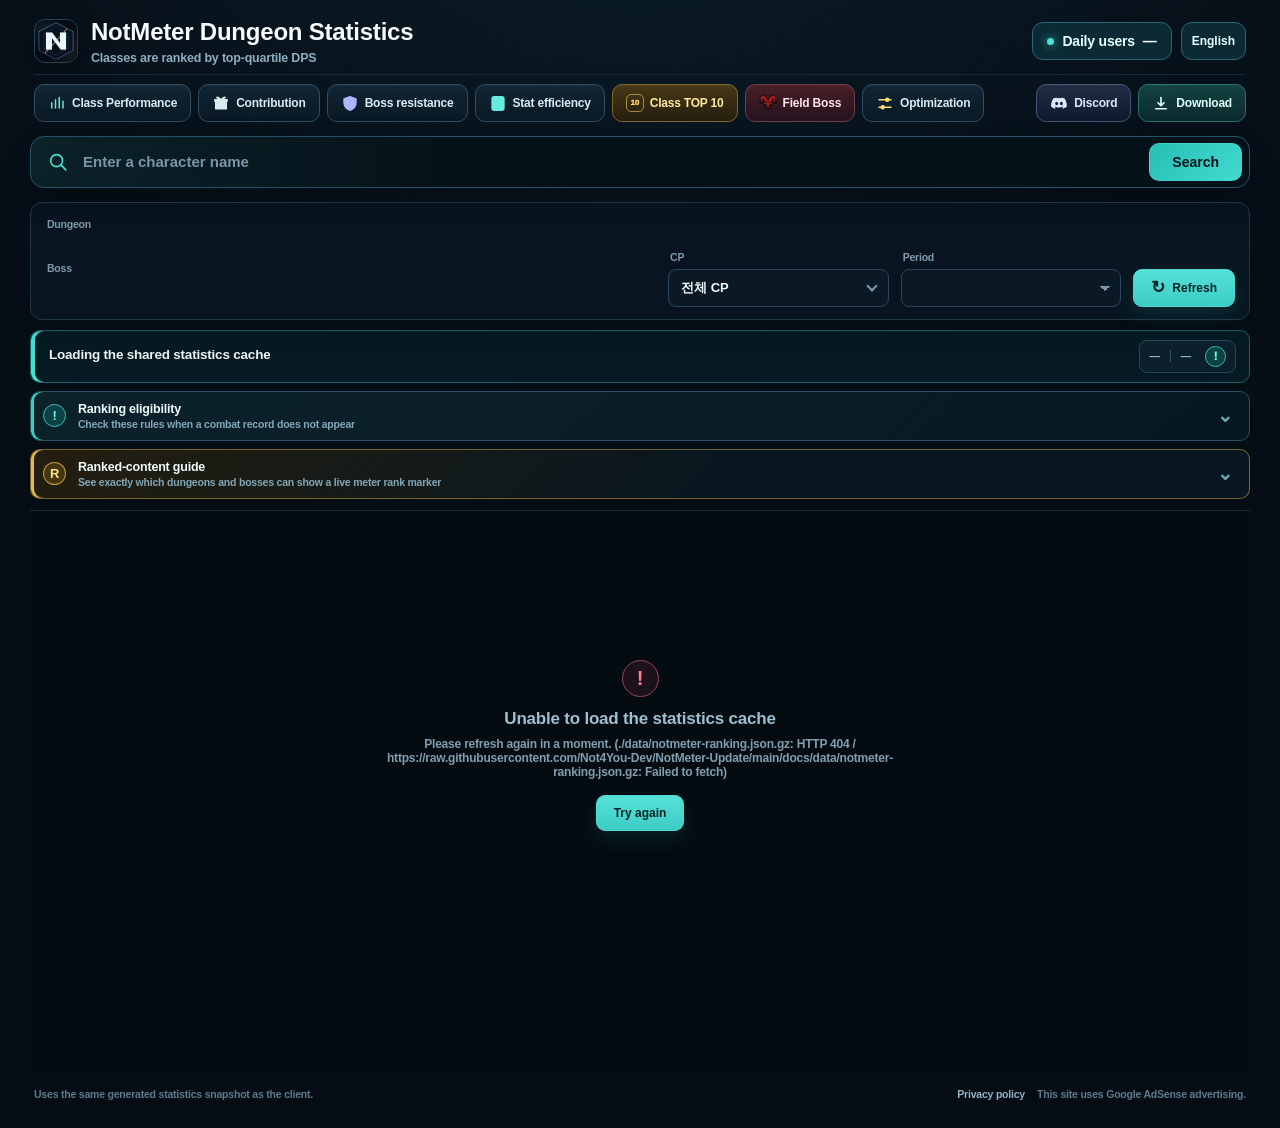
==== docs/index.html @ 3ff5338d "NotMeter 통계 페이지 갱신: index.html" ====
<!doctype html>
<html lang="ko">
<head>
  <meta charset="utf-8">
  <meta name="viewport" content="width=device-width, initial-scale=1">
  <meta name="theme-color" content="#07111a">
  <meta name="description" content="NotMeter 던전 통계와 직업별 DPS 랭킹을 웹에서 확인하세요.">
  <meta name="google-adsense-account" content="ca-pub-7318383767094918">
  <meta property="og:type" content="website">
  <meta property="og:title" content="NotMeter 던전 통계">
  <meta property="og:description" content="직업별 상위 25% DPS와 TOP 20 랭킹을 동일한 통계 캐시로 확인하세요.">
  <meta property="og:url" content="https://notmeter.com/">
  <meta property="og:image" content="https://notmeter.com/assets/og.png">
  <meta name="twitter:card" content="summary_large_image">
  <meta name="twitter:title" content="NotMeter 던전 통계">
  <meta name="twitter:description" content="직업별 상위 25% DPS와 TOP 20 랭킹">
  <meta name="twitter:image" content="https://notmeter.com/assets/og.png">
  <title>NotMeter 던전 통계</title>
  <link rel="canonical" href="https://notmeter.com/">
  <link rel="icon" type="image/png" href="./assets/notmeter-icon.png">
  <link rel="stylesheet" href="./assets/app.css?v=20260821-2">
  <link rel="stylesheet" href="./assets/stat-efficiency.css?v=20260820-04">
  <link rel="stylesheet" href="./assets/character.css?v=20260820-22">
  <script>
    (() => {
      const requestedView = new URLSearchParams(window.location.search).get("view") || "ranking";
      const pageView = ["ranking", "class-top10", "class-performance", "contribution", "boss-resistance", "stat-efficiency", "field-boss", "optimization", "character"]
        .includes(requestedView) ? requestedView : "ranking";
      let savedLocale = "";
      try {
        savedLocale = localStorage.getItem("notmeter-stats-locale") || "";
      } catch {
        // Storage can be unavailable in privacy mode; browser language remains safe.
      }
      const browserLocale = String(navigator.language || "").toLowerCase();
      const locale = ["ko", "en", "zh-TW"].includes(savedLocale)
        ? savedLocale
        : browserLocale.startsWith("zh")
          ? "zh-TW"
          : browserLocale.startsWith("ko") ? "ko" : "en";
      const routeMetadata = {
        ko: {
          ranking: {
            title: "NotMeter 던전 통계",
            description: "NotMeter 던전 통계와 직업별 DPS 랭킹을 웹에서 확인하세요."
          },
          "class-top10": {
            title: "NotMeter 클래스 종합 TOP 10",
            description: "여러 던전과 CP 구간의 성적을 합산한 클래스별 종합 TOP 10을 확인하세요."
          },
          "class-performance": {
            title: "NotMeter CP 보정 직업 DPS 통계",
            description: "이번 주 동일 조건 전투기록을 CP로 보정해 직업별 DPS 성능과 신뢰도를 비교합니다."
          },
          "contribution": {
            title: "NotMeter 기여도 통계",
            description: "이번 주 주요 던전 최종 보스에서 직업별 기여도 5% 미만 발생 빈도를 확인합니다."
          },
          "boss-resistance": {
            title: "NotMeter 보스 저항 통계",
            description: "전체 기간 누적 표본으로 보스별 강타·완벽 저항과 치명타·회피 판정을 분석합니다."
          },
          "stat-efficiency": {
            title: "NotMeter 스탯 효율 계산기",
            description: "딜미터기에서 복사한 내 스탯으로 직업과 스킬별 성장 효율을 간편하게 비교합니다."
          },
          "field-boss": {
            title: "NotMeter 필드보스 현황",
            description: "NotMeter가 수집한 서버별 필드보스 출현 시간과 남은 시간을 확인하세요."
          },
          "optimization": {
            title: "NotMeter 아이온2 그래픽 최적화",
            description: "PC 사양과 증상에 맞는 안전한 아이온2 Unreal Engine 5 설정을 생성합니다."
          },
          "character": {
            title: "NotMeter 캐릭터 검색",
            description: "아이온2 캐릭터의 장비, 영혼 각인, 마석, 스킬과 성장 정보를 한눈에 확인하세요."
          }
        },
        en: {
          ranking: {
            title: "NotMeter Dungeon Statistics",
            description: "Explore NotMeter dungeon statistics and DPS rankings by class."
          },
          "class-top10": {
            title: "NotMeter Class Overall TOP 10",
            description: "View the overall class TOP 10 aggregated across dungeons and CP brackets."
          },
          "class-performance": {
            title: "NotMeter CP-adjusted Class DPS",
            description: "Compare weekly class DPS and confidence using CP-adjusted encounters under matching conditions."
          },
          "contribution": {
            title: "NotMeter Contribution Statistics",
            description: "Compare how often each class falls below 5% contribution on key final bosses this week."
          },
          "boss-resistance": {
            title: "NotMeter Boss Resistance Statistics",
            description: "Estimate Evasion, Critical, Power-hit, and Perfect resistance for each boss from live stats and combat outcomes."
          },
          "stat-efficiency": {
            title: "NotMeter Stat Efficiency Calculator",
            description: "Paste stats copied from NotMeter to compare upgrades by class and skill."
          },
          "field-boss": {
            title: "NotMeter Field Boss Status",
            description: "Check field boss spawn times and remaining time collected by NotMeter for each server."
          },
          "optimization": {
            title: "NotMeter AION2 Graphics Optimizer",
            description: "Generate safe AION2 Unreal Engine 5 settings for your PC and performance issues."
          },
          "character": {
            title: "NotMeter Character Search",
            description: "View AION2 equipment, soul engravings, manastones, skills, and progression in one place."
          }
        },
        "zh-TW": {
          ranking: {
            title: "NotMeter 副本統計",
            description: "查看 NotMeter 副本統計與各職業 DPS 排名。"
          },
          "class-top10": {
            title: "NotMeter 職業綜合 TOP 10",
            description: "查看彙整多個副本與 CP 區間成績的各職業綜合 TOP 10。"
          },
          "class-performance": {
            title: "NotMeter CP 校正職業 DPS 統計",
            description: "使用本週相同條件的戰鬥紀錄校正 CP，比較各職業 DPS 表現與可信度。"
          },
          "contribution": {
            title: "NotMeter 貢獻度統計",
            description: "查看本週主要副本最終首領中，各職業貢獻度低於 5% 的發生頻率。"
          },
          "boss-resistance": {
            title: "NotMeter 首領抗性統計",
            description: "結合角色屬性與戰鬥判定，查看各首領的迴避、暴擊抗性、強擊抗性與完美抗性推估值。"
          },
          "stat-efficiency": {
            title: "NotMeter 屬性效率計算器",
            description: "貼上從 NotMeter 複製的角色屬性，比較各職業與技能的成長效率。"
          },
          "field-boss": {
            title: "NotMeter 世界首領現況",
            description: "查看 NotMeter 收集的各伺服器世界首領出現時間與剩餘時間。"
          },
          "optimization": {
            title: "NotMeter AION2 圖形最佳化",
            description: "依照電腦配備與問題，產生安全的 AION2 Unreal Engine 5 設定。"
          },
          "character": {
            title: "NotMeter 角色搜尋",
            description: "一次查看 AION2 角色的裝備、靈魂刻印、魔石、技能與成長資訊。"
          }
        }
      };
      const metadata = routeMetadata[locale][pageView] || routeMetadata[locale].ranking;

      const canonicalUrl = new URL("https://notmeter.com/");
      canonicalUrl.searchParams.set("view", pageView);
      const canonical = canonicalUrl.toString();
      const setMeta = (selector, content) => {
        const element = document.querySelector(selector);
        if (element) {
          element.setAttribute("content", content);
        }
      };

      document.documentElement.lang = locale;
      document.title = metadata.title;
      document.querySelector('link[rel="canonical"]')?.setAttribute(
        "href",
        pageView === "ranking" ? "https://notmeter.com/" : canonical);
      setMeta('meta[name="description"]', metadata.description);
      setMeta('meta[property="og:title"]', metadata.title);
      setMeta('meta[property="og:description"]', metadata.description);
      setMeta('meta[property="og:url"]', pageView === "ranking" ? "https://notmeter.com/" : canonical);
      setMeta('meta[name="twitter:title"]', metadata.title);
      setMeta('meta[name="twitter:description"]', metadata.description);
    })();
  </script>
  <script async src="https://pagead2.googlesyndication.com/pagead/js/adsbygoogle.js?client=ca-pub-7318383767094918" crossorigin="anonymous"></script>
  <script src="./assets/field-boss-catalog.js?v=20260819-2" defer></script>
  <script src="./assets/field-boss-kibelisk-catalog.js?v=20260819-2" defer></script>
  <script src="./assets/combat-detail-buffs.js?v=20260821-2" defer></script>
  <script src="./assets/stats-copy.zh-TW.js?v=20260819-2" defer></script>
  <script src="./assets/stat-efficiency.js?v=20260820-04" defer></script>
  <script src="./assets/character.js?v=20260820-23" defer></script>
  <script src="./assets/app.js?v=20260821-2" defer></script>
</head>
<body>
  <div class="ambient ambient-one" aria-hidden="true"></div>
  <div class="ambient ambient-two" aria-hidden="true"></div>

  <main class="app-shell">
    <header class="topbar">
      <div class="brand">
        <img class="brand-icon" src="./assets/notmeter-icon.png" width="44" height="44" alt="">
        <div>
          <h1 id="page-title">NotMeter 던전 통계</h1>
          <p id="page-subtitle">직업별 상위 25% DPS 기준으로 정렬합니다</p>
        </div>
      </div>
      <div class="topbar-actions">
        <nav class="service-links" aria-label="NotMeter 바로가기" data-i18n-aria-label="serviceLinksAria">
          <a class="service-link class-performance-link" id="class-performance-button" href="./?view=class-performance" aria-current="false">
            <span class="feature-new-badge" data-feature-new-until="2026-08-17T13:40:00+09:00" data-i18n-title="newFeature" hidden>NEW</span>
            <span class="service-link-icon class-performance-link-icon" aria-hidden="true">
              <svg viewBox="0 0 24 24" focusable="false">
                <path d="M5 18V11M10 18V7M15 18V4M20 18V9"></path>
              </svg>
            </span>
            <span class="service-link-label" data-i18n="classPerformance">직업 성능</span>
          </a>
          <a class="service-link contribution-link" id="contribution-button" href="./?view=contribution" aria-current="false">
            <span class="feature-new-badge" data-feature-new-until="2026-08-19T23:59:59+09:00" data-i18n-title="newFeature" hidden>NEW</span>
            <span class="service-link-icon contribution-link-icon" aria-hidden="true">
              <svg viewBox="0 0 24 24" focusable="false">
                <path d="M4 9h16v11H4zM3 6h18v4H3zM12 6v14M8 6c-2.4 0-3.5-3.2-.7-3.2C9.6 2.8 12 6 12 6M16 6c2.4 0 3.5-3.2.7-3.2C14.4 2.8 12 6 12 6"></path>
              </svg>
            </span>
            <span class="service-link-label" data-i18n="contributionStats">기여도 통계</span>
          </a>
          <a class="service-link boss-resistance-link" id="boss-resistance-button" href="./?view=boss-resistance" aria-current="false">
            <span class="feature-new-badge" data-feature-new-until="2026-08-22T23:59:59+09:00" data-i18n-title="newFeature" hidden>NEW</span>
            <span class="service-link-icon boss-resistance-link-icon" aria-hidden="true">
              <svg viewBox="0 0 24 24" focusable="false">
                <path d="M12 3 20 6v5c0 5-3.2 8.3-8 10-4.8-1.7-8-5-8-10V6l8-3Z"></path>
                <path d="M12 7v9M8.5 11.5h7"></path>
              </svg>
            </span>
            <span class="service-link-label" data-i18n="bossResistanceStats">보스 저항 통계</span>
          </a>
          <a class="service-link stat-efficiency-link" id="stat-efficiency-button" href="./?view=stat-efficiency" aria-current="false">
            <span class="feature-new-badge" data-feature-new-until="2026-08-24T23:59:59+09:00" data-i18n-title="newFeature" hidden>NEW</span>
            <span class="service-link-icon stat-efficiency-link-icon" aria-hidden="true">
              <svg viewBox="0 0 24 24" focusable="false">
                <rect x="4" y="3" width="16" height="18" rx="3"></rect>
                <path d="M8 7h8M8 12h2m4 0h2M8 16h2m4 0h2"></path>
              </svg>
            </span>
            <span class="service-link-label" data-i18n="statEfficiencyCalculator">스탯 효율 계산기</span>
          </a>
          <a class="service-link class-top10-link" id="class-top10-button" href="./?view=class-top10" aria-current="false">
            <span class="service-link-icon class-top10-link-icon" aria-hidden="true">10</span>
            <span class="service-link-label" data-i18n="classTop10">클래스 TOP 10</span>
          </a>
          <a class="service-link field-boss-link" id="field-boss-button" href="./?view=field-boss" aria-current="false">
            <span class="service-link-icon field-boss-link-icon" aria-hidden="true">
              <img src="./assets/boss-icon.png" alt="">
            </span>
            <span class="service-link-label" data-i18n="fieldBoss">필드보스</span>
          </a>
          <a class="service-link optimization-link" id="optimization-button" href="./?view=optimization" aria-current="false">
            <span class="service-link-icon optimization-link-icon" aria-hidden="true">
              <svg viewBox="0 0 24 24" focusable="false">
                <path d="M4 7h9m4 0h3M4 17h3m4 0h9"></path>
                <circle cx="15" cy="7" r="2"></circle>
                <circle cx="9" cy="17" r="2"></circle>
              </svg>
            </span>
            <span class="service-link-label" data-i18n="optimization">최적화</span>
          </a>
          <a class="service-link discord-link" href="https://discord.com/invite/DuAuuhdrwy" target="_blank" rel="noopener noreferrer">
            <span class="service-link-icon discord-icon" aria-hidden="true">
              <svg viewBox="0 0 24 24" focusable="false">
                <path d="M19.5 5.34A17.2 17.2 0 0 0 15.44 4l-.5 1.02a15.7 15.7 0 0 0-5.86 0L8.56 4A17.4 17.4 0 0 0 4.5 5.35C1.93 9.12 1.23 12.8 1.58 16.43a16.5 16.5 0 0 0 4.98 2.52l1.2-1.64a10.8 10.8 0 0 1-1.9-.92l.47-.36c3.67 1.7 7.65 1.7 11.27 0l.48.36c-.61.36-1.25.67-1.91.92l1.2 1.64a16.4 16.4 0 0 0 4.98-2.52c.42-4.2-.72-7.84-2.85-11.09ZM8.87 14.22c-1.1 0-2.01-1.01-2.01-2.25s.89-2.26 2.01-2.26c1.13 0 2.03 1.02 2.01 2.26 0 1.24-.89 2.25-2.01 2.25Zm6.26 0c-1.1 0-2.01-1.01-2.01-2.25s.89-2.26 2.01-2.26c1.13 0 2.03 1.02 2.01 2.26 0 1.24-.88 2.25-2.01 2.25Z"/>
              </svg>
            </span>
            <span class="service-link-label" data-i18n="discord">디스코드</span>
          </a>
          <a class="service-link download-link" href="https://github.com/Not4You-Dev/NotMeter-Update/releases/latest/download/NotMeter.zip">
            <span class="service-link-icon download-icon" aria-hidden="true">
              <svg viewBox="0 0 24 24" focusable="false">
                <path d="M12 4v11m0 0 4-4m-4 4-4-4M5 19h14"/>
              </svg>
            </span>
            <span class="service-link-label" data-i18n="download">다운로드</span>
          </a>
        </nav>
        <div class="live-pill" title="최근 집계된 일일 사용자 수" data-i18n-title="dailyUsersTitle">
          <span class="live-dot" aria-hidden="true"></span>
          <span data-i18n="dailyUsers">일일 사용자</span>
          <strong id="daily-user-count">—</strong>
        </div>
        <button class="ghost-button" id="language-button" type="button" aria-label="언어 전환" data-i18n-aria-label="languageSwitchAria">EN</button>
      </div>
    </header>

    <section class="global-character-search" id="global-character-search" aria-label="캐릭터 검색">
      <form class="character-search-form" id="character-search-form" role="search" autocomplete="off">
        <span class="character-search-mark" aria-hidden="true">
          <svg viewBox="0 0 24 24" focusable="false"><circle cx="10.5" cy="10.5" r="6.5"></circle><path d="m15.5 15.5 5 5"></path></svg>
        </span>
        <label class="sr-only" for="character-search-input">캐릭터 이름</label>
        <input id="character-search-input" name="character" type="search" maxlength="20"
          placeholder="캐릭터 이름을 입력하세요" aria-controls="character-search-popover"
          aria-expanded="false" spellcheck="false">
        <button id="character-search-submit" type="submit">검색</button>
      </form>
      <div class="character-search-popover" id="character-search-popover" hidden>
        <div class="character-search-popover-head">
          <div class="character-search-popover-heading">
            <strong id="character-search-popover-title">최근 검색한 캐릭터</strong>
            <div class="character-search-race-filters" id="character-search-race-filters" role="group"
              aria-label="종족 필터" hidden>
              <button type="button" data-search-race="all" aria-pressed="true">전체</button>
              <button type="button" data-search-race="elyos" aria-pressed="false">천족</button>
              <button type="button" data-search-race="asmodian" aria-pressed="false">마족</button>
            </div>
          </div>
          <span id="character-search-status" aria-live="polite">최대 10개까지 저장됩니다</span>
        </div>
        <div class="character-search-results" id="character-search-results"></div>
      </div>
    </section>

    <aside class="sponsor-mobile" aria-label="광고" data-i18n-aria-label="advertisementAria">
      <a class="sponsor-mobile-link" href="https://buly.kr/8IySyKj" target="_blank"
        rel="sponsored noopener noreferrer" aria-label="사종키나 광고 페이지 열기" data-i18n-aria-label="sponsorOpenAria">
        <span class="sponsor-ad-badge" data-i18n="advertisement">광고</span>
        <img src="./assets/sponsor-kinah-mobile.jpg" width="960" height="480"
          decoding="async" alt="사종키나 키나 직접 최저가 판매 광고">
      </a>
    </aside>

    <section class="optimization-surface" id="optimization-surface" hidden>
      <div class="optimization-surface-heading">
        <div>
          <span class="optimization-surface-kicker">AION2 ENGINE.INI</span>
          <h2 data-i18n="optimizationSurfaceTitle">그래픽 최적화 설정</h2>
          <p data-i18n="optimizationSurfaceDescription">현재 페이지에서 설정을 생성하며 상단 메뉴와 광고는 그대로 유지됩니다.</p>
        </div>
        <a class="ranking-back-button" id="optimization-back-button" href="./">
          <span class="ranking-back-button-icon" aria-hidden="true">←</span>
          <span data-i18n="backToRanking">랭킹으로 돌아가기</span>
        </a>
      </div>
      <div class="optimization-frame-shell">
        <iframe id="optimization-frame"
          title="아이온2 그래픽 최적화 설정 생성기"
          data-i18n-title="optimizationFrameTitle"
          data-src="./optimization.html?embed=1&amp;v=20260815-1"
          allow="clipboard-write"
          loading="eager"></iframe>
      </div>
    </section>

    <section class="character-surface" id="character-surface" hidden>
      <header class="character-page-heading">
        <div>
          <span class="character-page-kicker">AION2 CHARACTER · OFFICIAL DATA</span>
          <h2 id="character-page-title">캐릭터 정보</h2>
          <p id="character-page-description">장비 옵션과 영혼 각인, 마석을 한 화면에서 비교할 수 있습니다.</p>
        </div>
        <a class="ranking-back-button" id="character-back-button" href="./">
          <span class="ranking-back-button-icon" aria-hidden="true">←</span>
          <span>랭킹으로 돌아가기</span>
        </a>
      </header>
      <div class="character-page-state" id="character-loading-state">
        <div class="spinner" aria-hidden="true"></div>
        <strong>공식 캐릭터 정보를 불러오는 중입니다</strong>
        <span>장비별 영혼 각인과 마석을 함께 확인하고 있습니다.</span>
      </div>
      <div class="character-page-state character-page-error" id="character-error-state" hidden>
        <div class="error-mark" aria-hidden="true">!</div>
        <strong id="character-error-title">캐릭터 정보를 불러오지 못했습니다</strong>
        <span id="character-error-message">잠시 후 다시 시도해 주세요.</span>
        <button class="refresh-button compact" id="character-retry-button" type="button">다시 시도</button>
      </div>
      <div class="character-profile-content" id="character-profile-content" hidden></div>
    </section>

    <section class="contribution-surface" id="contribution-surface" hidden>
      <div class="contribution-heading">
        <div class="contribution-heading-copy">
          <span class="contribution-heading-icon" aria-hidden="true"><svg viewBox="0 0 24 24" focusable="false"><path d="M4 9h16v11H4zM3 6h18v4H3zM12 6v14M8 6c-2.4 0-3.5-3.2-.7-3.2C9.6 2.8 12 6 12 6M16 6c2.4 0 3.5-3.2.7-3.2C14.4 2.8 12 6 12 6"></path></svg></span>
          <div>
            <span class="contribution-kicker">FINAL BOSS · SHARE &lt; 5% · THIS WEEK</span>
            <h2 data-i18n="contributionStatsTitle">최종 보스 기여도 통계</h2>
            <p data-i18n="contributionStatsDescription">이번 주 주요 던전 최종 보스에서 직업별 기여도 5% 미만 발생 빈도를 비교합니다.</p>
          </div>
        </div>
        <a class="ranking-back-button" id="contribution-back-button" href="./"><span class="ranking-back-button-icon" aria-hidden="true">←</span><span data-i18n="backToRanking">랭킹으로 돌아가기</span></a>
      </div>
      <div class="contribution-summary" id="contribution-summary" hidden>
        <div><span data-i18n="contributionPeriod">집계 기간</span><strong id="contribution-period">—</strong></div>
        <div><span data-i18n="contributionRecords">최종 보스 기록</span><strong id="contribution-records">—</strong></div>
        <div><span data-i18n="contributionSamples">플레이어 표본</span><strong id="contribution-samples">—</strong></div>
        <div><span data-i18n="contributionLowSamples">5% 미만</span><strong id="contribution-low-samples">—</strong></div>
      </div>
      <nav class="contribution-tabs" id="contribution-tabs" aria-label="기여도 통계 던전 선택" data-i18n-aria-label="contributionDungeonAria"></nav>
      <div class="contribution-state" id="contribution-loading-state"><div class="spinner" aria-hidden="true"></div><p data-i18n="contributionLoading">이번 주 기여도 통계 캐시를 불러오는 중입니다</p></div>
      <div class="contribution-state contribution-error-state" id="contribution-error-state" hidden><div class="error-mark" aria-hidden="true">!</div><strong data-i18n="contributionLoadError">기여도 통계 캐시를 불러오지 못했습니다</strong><p id="contribution-error-message"></p><button class="refresh-button compact" id="contribution-retry-button" type="button" data-i18n="retry">다시 시도</button></div>
      <div class="contribution-state" id="contribution-empty-state" hidden><p data-i18n="contributionEmpty">이번 주 집계 가능한 최종 보스 기록이 아직 없습니다</p></div>
      <div class="contribution-content" id="contribution-content" hidden>
        <div class="contribution-content-heading"><div><strong id="contribution-dungeon-title">—</strong><span id="contribution-boss-title">—</span></div><span data-i18n="contributionSortGuide">5% 미만 발생률 높은 순</span></div>
        <div class="contribution-table-heading" aria-hidden="true"><span data-i18n="job">직업</span><span data-i18n="contributionLowCount">5% 미만</span><span data-i18n="contributionTotalCount">전체 표본</span><span data-i18n="contributionRate">발생률</span></div>
        <div class="contribution-rows" id="contribution-rows"></div>
      </div>
      <details class="contribution-method" open>
        <summary data-i18n="contributionMethodTitle">기여도 통계는 어떻게 계산하나요?</summary>
        <div class="contribution-method-grid">
          <article><b>01</b><strong data-i18n="contributionMethodScopeTitle">집계 대상</strong><p data-i18n="contributionMethodScopeText">이번 주 수요일 05:00부터 다음 수요일 05:00까지 저장된 4개 던전의 최종 보스 확정 처치 기록만 사용합니다.</p></article>
          <article><b>02</b><strong data-i18n="contributionMethodFormulaTitle">5% 계산</strong><p data-i18n="contributionMethodFormulaText">처치기록에 저장된 기여도를 사용하며 5% 미만만 집계합니다. 과거 기록은 저장된 피해량과 보스 MAX HP로 같은 기준을 복원하고, 정확히 5%는 제외합니다.</p></article>
          <article><b>03</b><strong data-i18n="contributionMethodSampleTitle">표본 단위</strong><p data-i18n="contributionMethodSampleText">한 캐릭터가 여러 번 참여하면 각 전투를 별도 표본으로 셉니다. 발생률은 5% 미만 표본 수 ÷ 해당 직업 전체 표본 수입니다.</p></article>
          <article><b>04</b><strong data-i18n="contributionMethodTrustTitle">신뢰성 기준</strong><p data-i18n="contributionMethodTrustText">서버·직업·파티원이 모두 확인되고 통계 유효성 검증을 통과한 완전한 기록만 사용합니다. 불완전하거나 변조가 의심되는 기록은 제외합니다.</p></article>
        </div>
        <p class="contribution-caution" data-i18n="contributionCaution">이 지표는 보상 기준 미달이 발생한 빈도이며 직업 DPS 순위가 아닙니다. 파티 구성·공략 역할·숙련도 차이를 함께 고려해 해석해 주세요.</p>
      </details>
    </section>

    <section class="boss-resistance-surface" id="boss-resistance-surface" hidden>
      <div class="boss-resistance-page-heading">
        <div class="boss-resistance-page-heading-copy">
          <span class="boss-resistance-page-icon" aria-hidden="true">
            <svg viewBox="0 0 24 24" focusable="false">
              <path d="M12 3 20 6v5c0 5-3.2 8.3-8 10-4.8-1.7-8-5-8-10V6l8-3Z"></path>
              <path d="M12 7v9M8.5 11.5h7"></path>
            </svg>
          </span>
          <div>
            <span class="boss-resistance-page-kicker">ALL TIME · ACCURACY · CRITICAL · HARD HIT · PERFECT</span>
            <h2 data-i18n="bossResistanceStatsTitle">보스 저항 통계</h2>
            <p data-i18n="bossResistanceStatsDescription">강타·완벽 저항은 추정값을 표시하고, 치명타·회피는 수치 구간별 판정 표본으로 환산식을 검증합니다.</p>
          </div>
        </div>
        <a class="ranking-back-button" id="boss-resistance-back-button" href="./">
          <span class="ranking-back-button-icon" aria-hidden="true">←</span>
          <span data-i18n="backToRanking">랭킹으로 돌아가기</span>
        </a>
      </div>
      <div class="boss-resistance-guide">
        <span data-i18n="bossResistanceAllTime">전체 기간 누적</span>
        <p data-i18n="bossResistanceSamplesGuide">치명타·회피는 유효 스탯 구간별 성공·실패를 분리해 수집하며, 검증된 환산식이 나오기 전에는 저항 수치를 표시하지 않습니다. 페리·막기는 회피와 별도 판정입니다.</p>
      </div>
      <nav class="boss-resistance-tabs" id="boss-resistance-tabs" aria-label="보스 저항 통계 던전 선택" data-i18n-aria-label="bossResistanceDungeonAria"></nav>
      <div class="boss-resistance-content" id="boss-resistance-content" hidden>
        <div class="boss-resistance-content-heading">
          <strong id="boss-resistance-dungeon-title">—</strong>
          <span data-i18n="bossResistanceAllTime">전체 기간 누적</span>
        </div>
        <div class="boss-resistance-rows" id="boss-resistance-rows"></div>
      </div>
      <div class="boss-resistance-empty" id="boss-resistance-empty" hidden data-i18n="bossResistanceNoData">표시할 보스 정보가 없습니다.</div>
    </section>

    <section class="stat-efficiency-surface" id="stat-efficiency-surface" hidden>
      <div class="stat-efficiency-heading">
        <div class="stat-efficiency-heading-copy">
          <span class="stat-efficiency-heading-icon" aria-hidden="true">
            <svg viewBox="0 0 24 24" focusable="false">
              <rect x="4" y="3" width="16" height="18" rx="3"></rect>
              <path d="M8 7h8M8 12h2m4 0h2M8 16h2m4 0h2"></path>
            </svg>
          </span>
          <div>
            <span class="stat-efficiency-kicker">MY BUILD · GROWTH GUIDE</span>
            <h2 data-stat-i18n="title">스탯 효율 계산기</h2>
            <p data-stat-i18n="subtitle">내 캐릭터에서 무엇을 올려야 가장 강해지는지 비교합니다.</p>
          </div>
        </div>
        <a class="ranking-back-button" id="stat-efficiency-back-button" href="./">
          <span class="ranking-back-button-icon" aria-hidden="true">←</span>
          <span data-i18n="backToRanking">랭킹으로 돌아가기</span>
        </a>
      </div>

      <section class="stat-import-card" aria-labelledby="stat-import-title">
        <div class="stat-import-copy">
          <span class="stat-import-step">1</span>
          <div>
            <strong id="stat-import-title" data-stat-i18n="importTitle">딜미터기에서 복사한 내 스탯 붙여넣기</strong>
            <p data-stat-i18n="importDescription">딜미터기 처치 기록 상단의 ‘내 스탯 복사’를 누른 뒤 아래 칸에 붙여넣으면 현재 캐릭터 스탯이 자동 입력됩니다.</p>
          </div>
        </div>
        <div class="stat-import-control">
          <textarea id="stat-import" rows="1" autocomplete="off" autocapitalize="off" spellcheck="false"
            data-stat-i18n-placeholder="importPlaceholder" placeholder="여기를 누르고 Ctrl+V로 붙여넣기"></textarea>
          <span class="stat-import-status" id="stat-import-status" aria-live="polite" data-stat-i18n="importWaiting">복사한 값을 기다리고 있습니다</span>
        </div>
      </section>

      <section class="test-notice" role="note">
        <span aria-hidden="true">!</span>
        <div>
          <strong data-stat-i18n="noticeTitle">테스트 기능 안내</strong>
          <p data-stat-i18n="notice">이 기능은 테스트 기능이며, 신뢰 테스트가 진행전 입니다.</p>
        </div>
      </section>

      <section class="efficiency-hero">
        <div>
          <span class="efficiency-kicker" data-stat-i18n="heroKicker">실전 데이터 기반</span>
          <h3 data-stat-i18n="heroTitle">직업 전체 전투 기준 성장 우선순위를 확인하세요</h3>
          <p data-stat-i18n="heroDescription">주신 스탯과 PVE·보스 스탯을 함께 비교하며, 던전에서 받은 정상적인 파티 버프도 분석에 반영합니다.</p>
        </div>
        <div class="model-state collecting" id="model-state" aria-live="polite">
          <span class="model-state-dot" aria-hidden="true"></span>
          <div>
            <strong id="model-state-title" data-stat-i18n="collecting">표본 수집 중 · 준비 중</strong>
            <span id="model-sample-count">표본 수 확인 중</span>
          </div>
        </div>
      </section>

      <section class="source-scope" aria-label="수집 대상">
        <span data-stat-i18n="sourceOnly">분석 대상</span>
        <strong data-stat-i18n="deus">잠식된 데우스 연구기지(어려움)</strong>
        <i aria-hidden="true"></i>
        <strong data-stat-i18n="noiran">노이란의 숨겨진 유산(4단계)</strong>
      </section>

      <section class="calculation-guide" aria-labelledby="calculation-guide-title">
        <div class="calculation-guide-heading">
          <span aria-hidden="true">?</span>
          <div>
            <strong id="calculation-guide-title" data-stat-i18n="guideTitle">어떤 결과가 표시되나요?</strong>
            <p data-stat-i18n="guideDescription">스탯을 넣지 않아도 통계를 볼 수 있고, 내 스탯을 붙여넣으면 개인 기준으로 자동 보정됩니다.</p>
          </div>
        </div>
        <div class="calculation-guide-modes">
          <article>
            <b data-stat-i18n="guideOverviewTitle">스탯 미입력 · 전체 통계</b>
            <span data-stat-i18n="guideOverviewDescription">선택한 직업의 실제 표본 중 대표 스탯을 기준으로 전체 전투 효율 순위를 바로 보여줍니다.</span>
          </article>
          <i aria-hidden="true">→</i>
          <article class="personal">
            <b data-stat-i18n="guidePersonalTitle">내 스탯 붙여넣기 · 개인 보정</b>
            <span data-stat-i18n="guidePersonalDescription">현재 공격력·증폭·판정 수치를 반영해 내 캐릭터에서 실제로 더 유리한 순위로 자동 변경합니다.</span>
          </article>
        </div>
        <div class="calculation-method" aria-label="스탯 효율 계산 기준" data-stat-i18n-aria-label="methodAria">
          <strong data-stat-i18n="methodTitle">어떻게 계산하나요?</strong>
          <div class="calculation-method-grid">
            <article><b data-stat-i18n="methodDataTitle">1. 실전 표본 수집</b><span data-stat-i18n="methodDataDescription">지원 던전에서 최종 스탯·직업·스킬·공격 방향·보스 상태가 함께 확인된 피해만 사용합니다.</span></article>
            <article><b data-stat-i18n="methodModelTitle">2. 직업별 피해 모델</b><span data-stat-i18n="methodModelDescription">여러 사용자의 표본을 교차 검증하고 특정 설치의 과도한 업로드 비중을 제한해 직업 전체 전투를 구성합니다.</span></article>
            <article><b data-stat-i18n="methodCompareTitle">3. 상승 전후 재계산</b><span data-stat-i18n="methodCompareDescription">현재 기준에서 각 스탯을 +1, +10 또는 +1%p 바꿔 보스 기대 피해 변화량을 동일 조건으로 비교합니다.</span></article>
            <article><b data-stat-i18n="methodValidationTitle">4. 검증 후 공개</b><span data-stat-i18n="methodValidationDescription">서로 다른 사용자 수와 중앙·상위 오차 기준을 통과한 직업 결과만 표시하며 실패 모델은 기존 결과를 대체하지 않습니다.</span></article>
          </div>
        </div>
      </section>

      <div class="efficiency-layout">
        <form class="efficiency-form" id="efficiency-form" novalidate>
          <section class="efficiency-card">
            <header><span>01</span><div><h3 data-stat-i18n="combatProfile">전투 조건</h3><p data-stat-i18n="combatProfileHelp">직업만 선택하면 검증된 보스의 전체 스킬·공격 방향 표본을 종합합니다.</p></div></header>
            <div class="field-grid profile-grid job-profile-grid">
              <div class="job-profile-summary">
                <span data-stat-i18n="analysisScope">분석 범위</span>
                <strong data-stat-i18n="jobOverallScope">직업 전체 전투 종합</strong>
                <small data-stat-i18n="jobOverallHelp">스킬·레벨·특성을 따로 고르지 않고 실제 수집된 전체 전투 표본으로 계산합니다.</small>
              </div>
            </div>
          </section>

          <section class="efficiency-card divine-card">
            <header><span>02</span><div><h3 data-stat-i18n="divineStats">주신 스탯</h3><p data-stat-i18n="divineStatsHelp">각 스탯 1당 확인된 상승 효과를 함께 표시합니다.</p></div></header>
            <div class="field-grid divine-grid">
              <label><span data-stat-i18n="power">위력</span><small data-stat-i18n="powerGrowth">1당 공격력 증가 +0.1%p</small><input name="power" type="number" min="0" max="10000" required></label>
              <label><span data-stat-i18n="vitality">체력</span><small data-stat-i18n="growthPending">공격 연동 효과 확인 중</small><input name="vitality" type="number" min="0" max="10000" required></label>
              <label><span data-stat-i18n="agility">민첩</span><small data-stat-i18n="growthPending">공격 연동 효과 확인 중</small><input name="agility" type="number" min="0" max="10000" required></label>
              <label><span data-stat-i18n="knowledge">지식</span><small data-stat-i18n="growthPending">공격 연동 효과 확인 중</small><input name="knowledge" type="number" min="0" max="10000" required></label>
              <label><span data-stat-i18n="precision">정확</span><small data-stat-i18n="precisionGrowth">1당 명중·치명타 증가 +0.1%p</small><input name="precision" type="number" min="0" max="10000" required></label>
              <label><span data-stat-i18n="will">의지</span><small data-stat-i18n="growthPending">공격 연동 효과 확인 중</small><input name="will" type="number" min="0" max="10000" required></label>
              <label><span data-stat-i18n="justice">정의</span><small data-stat-i18n="justiceGrowth">1당 완벽 +0.2%p</small><input name="justice" type="number" min="0" max="10000" required></label>
              <label><span data-stat-i18n="freedom">자유</span><small data-stat-i18n="freedomGrowth">1당 명중 증가 +0.2%p</small><input name="freedom" type="number" min="0" max="10000" required></label>
              <label><span data-stat-i18n="illusion">환상</span><small data-stat-i18n="illusionGrowth">1당 재시전 시간 −0.2%p</small><input name="illusion" type="number" min="0" max="10000" required></label>
              <label><span data-stat-i18n="life">생명</span><small data-stat-i18n="growthPending">공격 연동 효과 확인 중</small><input name="life" type="number" min="0" max="10000" required></label>
              <label><span data-stat-i18n="time">시간</span><small data-stat-i18n="timeGrowth">1당 전투 속도 +0.2%p</small><input name="time" type="number" min="0" max="10000" required></label>
              <label><span data-stat-i18n="destruction">파괴</span><small data-stat-i18n="destructionGrowth">1당 공격력 증가 +0.2%p</small><input name="destruction" type="number" min="0" max="10000" required></label>
              <label><span data-stat-i18n="death">죽음</span><small data-stat-i18n="deathGrowth">1당 치명타 증가 +0.2%p</small><input name="death" type="number" min="0" max="10000" required></label>
              <label><span data-stat-i18n="wisdom">지혜</span><small data-stat-i18n="wisdomGrowth">1당 강타 +0.2%p</small><input name="wisdom" type="number" min="0" max="10000" required></label>
              <label><span data-stat-i18n="destiny">운명</span><small data-stat-i18n="growthPending">공격 연동 효과 확인 중</small><input name="destiny" type="number" min="0" max="10000" required></label>
              <label><span data-stat-i18n="space">공간</span><small data-stat-i18n="growthPending">공격 연동 효과 확인 중</small><input name="space" type="number" min="0" max="10000" required></label>
            </div>
          </section>

          <section class="efficiency-card">
            <header><span>03</span><div><h3 data-stat-i18n="attackStats">공격 스탯</h3><p data-stat-i18n="attackStatsHelp">복사 기능을 사용하면 자동 입력됩니다.</p></div></header>
            <div class="field-grid stat-grid">
			  <label><span data-stat-i18n="attack">기초 공격력</span><input name="attack" type="number" min="1" max="10000000" required></label>
			  <label><span data-stat-i18n="additionalAttack">추가 공격력</span><input name="additionalAttack" type="number" min="0" max="10000000" required></label>
			  <label><span data-stat-i18n="minimumAttack">최소 공격력</span><input name="minimumAttack" type="number" min="0" max="10000000" required></label>
			  <label><span data-stat-i18n="maximumAttack">최대 공격력</span><input name="maximumAttack" type="number" min="0" max="10000000" required></label>
			  <label><span data-stat-i18n="criticalAttackPower">치명타 공격력</span><input name="criticalAttackPower" type="number" min="0" max="10000000" required></label>
			  <label><span data-stat-i18n="sealstoneAdditionalDamage">봉혼석 추가 피해</span><input name="sealstoneAdditionalDamage" type="number" min="0" max="10000000" required></label>
              <label><span data-stat-i18n="accuracy">명중</span><input name="accuracy" type="number" min="0" max="10000000" required></label>
			  <label><span data-stat-i18n="weaponAccuracy">무기 명중</span><input name="weaponAccuracy" type="number" min="0" max="10000000" required></label>
              <label><span data-stat-i18n="critical">치명타</span><input name="critical" type="number" min="0" max="10000000" required></label>
			  <label><span data-stat-i18n="defense">방어력</span><input name="defense" type="number" min="0" max="10000000" required></label>
			  <label><span data-stat-i18n="armorDefense">방어구 방어력</span><input name="armorDefense" type="number" min="0" max="10000000" required></label>
              <label><span data-stat-i18n="penetration">관통</span><input name="penetration" type="number" min="0" max="10000000" required></label>
              <label><span data-stat-i18n="pveAttack">PVE 공격력</span><input name="pveAttack" type="number" min="0" max="10000000" value="0"></label>
              <label><span data-stat-i18n="pveAccuracy">PVE 명중</span><input name="pveAccuracy" type="number" min="0" max="10000000" value="0"></label>
              <label><span data-stat-i18n="bossAttack">보스 공격력</span><input name="bossAttack" type="number" min="0" max="10000000" value="0"></label>
              <label><span data-stat-i18n="frontAttack">전방 공격력</span><input name="frontAttack" type="number" min="0" max="10000000" value="0"></label>
              <label><span data-stat-i18n="backAttack">후방 공격력</span><input name="backAttack" type="number" min="0" max="10000000" value="0"></label>
			  <label><span data-stat-i18n="frontCritical">전방 치명타</span><input name="frontCritical" type="number" min="0" max="10000000" value="0"></label>
			  <label><span data-stat-i18n="backCritical">후방 치명타</span><input name="backCritical" type="number" min="0" max="10000000" value="0"></label>
            </div>
          </section>

          <section class="efficiency-card">
            <header><span>04</span><div><h3 data-stat-i18n="percentStats">증폭·판정 스탯</h3><p data-stat-i18n="percentStatsHelp">화면에 표시된 값을 그대로 사용합니다.</p></div></header>
            <div class="field-grid stat-grid percent-grid">
			  <label><span data-stat-i18n="attackIncrease">공격력 증가율</span><input name="attackIncreasePercent" type="number" min="0" max="1000" step="0.01" value="0"></label>
			  <label><span data-stat-i18n="accuracyIncrease">명중 증가율</span><input name="accuracyIncreasePercent" type="number" min="0" max="1000" step="0.01" value="0"></label>
			  <label><span data-stat-i18n="criticalIncrease">치명타 증가율</span><input name="criticalIncreasePercent" type="number" min="0" max="1000" step="0.01" value="0"></label>
			  <label><span data-stat-i18n="defenseIncrease">방어력 증가율</span><input name="defenseIncreasePercent" type="number" min="0" max="1000" step="0.01" value="0"></label>
              <label><span data-stat-i18n="damageAmp">피해 증폭</span><input name="damageAmplificationPercent" type="number" min="0" max="1000" step="0.01" value="0"></label>
              <label><span data-stat-i18n="weaponAmp">무기 피해 증폭</span><input name="weaponDamageAmplificationPercent" type="number" min="0" max="1000" step="0.01" value="0"></label>
              <label><span data-stat-i18n="pveAmp">PVE 피해 증폭</span><input name="pveDamageAmplificationPercent" type="number" min="0" max="1000" step="0.01" value="0"></label>
              <label><span data-stat-i18n="bossAmp">보스 피해 증폭</span><input name="bossDamageAmplificationPercent" type="number" min="0" max="1000" step="0.01" value="0"></label>
              <label><span data-stat-i18n="criticalAmp">치명타 피해 증폭</span><input name="criticalDamageAmplificationPercent" type="number" min="0" max="1000" step="0.01" value="0"></label>
              <label><span data-stat-i18n="additionalHit">다단 히트 적중</span><input name="additionalHitAccuracyPercent" type="number" min="0" max="1000" step="0.01" value="0"></label>
              <label><span data-stat-i18n="perfect">완벽</span><input name="perfectPercent" type="number" min="0" max="1000" step="0.01" value="0"></label>
              <label><span data-stat-i18n="hardHit">강타</span><input name="hardHitPercent" type="number" min="0" max="1000" step="0.01" value="0"></label>
              <label><span data-stat-i18n="cooldownTime">재시전 시간</span><input name="cooldownTimePercent" type="number" min="-95" max="0" step="0.01" value="0" placeholder="-37.2"></label>
              <label><span data-stat-i18n="combatSpeed">전투 속도</span><input name="combatSpeedPercent" type="number" min="0" max="1000" step="0.01" value="0"></label>
              <label><span data-stat-i18n="frontAmp">전방 피해 증폭</span><input name="frontDamageAmplificationPercent" type="number" min="0" max="1000" step="0.01" value="0"></label>
              <label><span data-stat-i18n="backAmp">후방 피해 증폭</span><input name="backDamageAmplificationPercent" type="number" min="0" max="1000" step="0.01" value="0"></label>
            </div>
          </section>

		  <section class="efficiency-card">
			<header><span>05</span><div><h3 data-stat-i18n="attributeStats">속성·대상 증폭</h3></div></header>
			<div class="field-grid stat-grid percent-grid">
			  <label><span data-stat-i18n="waterAmp">물 속성 증폭</span><input name="waterDamageAmplificationPercent" type="number" min="0" max="1000" step="0.01" value="0"></label>
			  <label><span data-stat-i18n="fireAmp">불 속성 증폭</span><input name="fireDamageAmplificationPercent" type="number" min="0" max="1000" step="0.01" value="0"></label>
			  <label><span data-stat-i18n="windAmp">바람 속성 증폭</span><input name="windDamageAmplificationPercent" type="number" min="0" max="1000" step="0.01" value="0"></label>
			  <label><span data-stat-i18n="earthAmp">땅 속성 증폭</span><input name="earthDamageAmplificationPercent" type="number" min="0" max="1000" step="0.01" value="0"></label>
			  <label><span data-stat-i18n="holyAmp">신성 속성 증폭</span><input name="holyDamageAmplificationPercent" type="number" min="0" max="1000" step="0.01" value="0"></label>
			  <label><span data-stat-i18n="darkAmp">암흑 속성 증폭</span><input name="darkDamageAmplificationPercent" type="number" min="0" max="1000" step="0.01" value="0"></label>
			  <label><span data-stat-i18n="intellectAmp">지성형 피해 증폭</span><input name="intellectDamageAmplificationPercent" type="number" min="0" max="1000" step="0.01" value="0"></label>
			  <label><span data-stat-i18n="feralAmp">야성형 피해 증폭</span><input name="feralDamageAmplificationPercent" type="number" min="0" max="1000" step="0.01" value="0"></label>
			  <label><span data-stat-i18n="natureAmp">자연형 피해 증폭</span><input name="natureDamageAmplificationPercent" type="number" min="0" max="1000" step="0.01" value="0"></label>
			  <label><span data-stat-i18n="transAmp">변이형 피해 증폭</span><input name="transDamageAmplificationPercent" type="number" min="0" max="1000" step="0.01" value="0"></label>
			</div>
		  </section>

          <button class="calculate-button" type="submit" data-stat-i18n="calculate">효율 계산</button>
          <p class="form-error" id="form-error" role="alert" hidden></p>
        </form>

        <aside class="result-column">
          <section class="result-job-picker" aria-labelledby="result-job-picker-title">
            <div class="result-job-picker-heading">
              <strong id="result-job-picker-title" data-stat-i18n="jobPickerTitle">비교할 직업 선택</strong>
              <span data-stat-i18n="jobPickerHelp">직업 마크를 누르면 전체 효율 순위가 즉시 변경됩니다.</span>
            </div>
            <div class="result-job-options" id="result-job-options" role="group" aria-labelledby="result-job-picker-title"></div>
            <select class="job-picker-native" id="job" name="jobName" form="efficiency-form" required tabindex="-1" aria-hidden="true"></select>
          </section>
          <section class="result-card" id="result-card">
            <header><div><span class="result-kicker" data-stat-i18n="resultKicker">직업 전체 분석</span><h3 data-stat-i18n="resultTitle">스탯 효율 순위</h3><small class="result-source" id="result-source">직업 대표 표본 기준</small></div><span class="confidence pending" id="confidence">검증 전</span></header>
			<div class="displayed-stats" id="displayed-stats" hidden>
			  <div class="displayed-stats-heading">
				<div><strong data-stat-i18n="displayedStatsTitle">실시간 스탯 시뮬레이션</strong><span data-stat-i18n="displayedStatsHelp">복사 기준에서 입력값을 바꾸면 게임 표시 최종 스탯이 바로 갱신됩니다.</span></div>
				<button id="simulation-reset" type="button" data-stat-i18n="simulationReset">복사 기준으로 초기화</button>
			  </div>
			  <div class="displayed-stats-grid">
				<div><span data-stat-i18n="displayedAttack">최종 공격력</span><strong id="displayed-attack">—</strong><small id="displayed-attack-delta"></small></div>
				<div><span data-stat-i18n="displayedAccuracy">최종 명중</span><strong id="displayed-accuracy">—</strong><small id="displayed-accuracy-delta"></small></div>
				<div><span data-stat-i18n="displayedCritical">최종 치명타</span><strong id="displayed-critical">—</strong><small id="displayed-critical-delta"></small></div>
				<div><span data-stat-i18n="displayedDefense">최종 방어력</span><strong id="displayed-defense">—</strong><small id="displayed-defense-delta"></small></div>
				<div><span data-stat-i18n="displayedCooldownTime">재시전 시간</span><strong id="displayed-cooldownTimePercent">—</strong><small id="displayed-cooldownTimePercent-delta"></small></div>
				<div><span data-stat-i18n="displayedCombatSpeed">전투 속도</span><strong id="displayed-combatSpeedPercent">—</strong><small id="displayed-combatSpeedPercent-delta"></small></div>
			  </div>
			  <div class="simulation-damage"><span data-stat-i18n="simulationDamage">예상 종합 피해 변화</span><strong id="simulation-damage-gain">—</strong><small id="simulation-damage-state" data-stat-i18n="simulationWaiting">기준 스탯을 붙여넣으면 자동 계산됩니다.</small></div>
            </div>
            <div class="result-empty" id="result-empty"><span class="result-empty-mark" aria-hidden="true">∿</span><strong>직업 전체 통계를 불러오는 중입니다</strong><p>스탯 입력 없이도 직업별 집계 순위를 볼 수 있습니다.</p></div>
            <div class="result-summary" id="result-summary" hidden></div>
            <section class="result-directional" id="result-directional" hidden></section>
            <details class="result-details" id="result-details" open hidden>
              <summary id="result-details-label">전체 효율 순위</summary>
              <div class="result-list" id="result-list" hidden></div>
            </details>
            <footer><span data-stat-i18n="resultGuide">+1, +10, +1%p 단위별 순위이며 서로 다른 단위끼리는 직접 비교하지 않습니다.</span><b id="formula-version">—</b></footer>
          </section>
          <section class="quality-card">
            <h3 data-stat-i18n="easyTitle">간편하게 사용하는 방법</h3>
            <ol>
              <li data-stat-i18n="easyOne">딜미터기 처치 기록 상단에서 ‘내 스탯 복사’를 누릅니다.</li>
              <li data-stat-i18n="easyTwo">이 페이지 상단 입력칸에 붙여넣습니다.</li>
              <li data-stat-i18n="easyThree">직업만 확인하고 계산하면 전체 스킬·공격 방향 표본을 종합한 순위가 표시됩니다.</li>
            </ol>
          </section>
        </aside>
      </div>
    </section>

    <section class="field-boss-surface" id="field-boss-surface" hidden>
      <div class="field-boss-heading">
        <div class="field-boss-heading-copy">
          <span class="field-boss-heading-icon" aria-hidden="true">
            <img src="./assets/boss-icon.png" alt="">
          </span>
          <div>
            <h2 data-i18n="fieldBossStatus">필드보스 현황</h2>
          </div>
        </div>
        <a class="ranking-back-button field-boss-back-button" id="field-boss-back-button" href="./">
          <span class="ranking-back-button-icon" aria-hidden="true">←</span>
          <span data-i18n="backToRanking">랭킹으로 돌아가기</span>
        </a>
      </div>

      <div class="field-boss-controls">
        <div class="filter-field field-boss-server-field">
          <label for="field-boss-server" data-i18n="server">서버</label>
          <div class="field-boss-server-search">
            <span class="field-boss-server-search-icon" aria-hidden="true"></span>
            <input id="field-boss-server" type="text" role="combobox"
              autocomplete="off" autocapitalize="off" spellcheck="false"
              aria-autocomplete="list" aria-expanded="false"
              aria-controls="field-boss-server-results"
              data-i18n-placeholder="fieldBossServerSearchPlaceholder"
              placeholder="서버명 또는 초성 검색">
            <div class="field-boss-server-results" id="field-boss-server-results"
              role="listbox" hidden></div>
          </div>
        </div>
        <button class="refresh-button" id="field-boss-refresh-button" type="button">
          <span class="refresh-glyph" aria-hidden="true">↻</span>
          <span data-i18n="refresh">새로고침</span>
        </button>
      </div>

      <div class="field-boss-snapshot" id="field-boss-snapshot" hidden>
        <div>
          <strong id="field-boss-snapshot-title">—</strong>
          <span id="field-boss-snapshot-caption">—</span>
        </div>
        <div class="field-boss-snapshot-meta">
          <strong id="field-boss-entry-count">—</strong>
          <span id="field-boss-cache-age">—</span>
        </div>
      </div>

      <div class="field-boss-state" id="field-boss-loading-state">
        <div class="spinner" aria-hidden="true"></div>
        <p data-i18n="fieldBossLoading">필드보스 공유 캐시를 불러오는 중입니다</p>
      </div>
      <div class="field-boss-state field-boss-error-state" id="field-boss-error-state" hidden>
        <div class="error-mark" aria-hidden="true">!</div>
        <strong data-i18n="fieldBossLoadError">필드보스 캐시를 불러오지 못했습니다</strong>
        <p id="field-boss-error-message"></p>
        <button class="refresh-button compact" id="field-boss-retry-button" type="button" data-i18n="retry">다시 시도</button>
      </div>
      <div class="field-boss-state" id="field-boss-empty-state" hidden>
        <p data-i18n="fieldBossEmpty">선택한 서버에서 수집된 필드보스 시간이 아직 없습니다</p>
      </div>

      <div class="field-boss-content" id="field-boss-content" hidden>
        <nav class="field-boss-tabs" id="field-boss-tabs" aria-label="필드보스 지역" data-i18n-aria-label="fieldBossRegionsAria"></nav>
        <div class="field-boss-list" id="field-boss-list"></div>
      </div>
    </section>

    <section class="class-performance-surface" id="class-performance-surface" hidden>
      <div class="class-performance-heading">
        <div>
          <span class="class-performance-kicker">CP 800K+ · PARTY GAP ≤100K · SHARE &gt;10%</span>
          <h2 data-i18n="classPerformanceTitle">CP 보정 직업 DPS 통계</h2>
          <p data-i18n="classPerformanceDescription">이번 주 검증 기록 중 CP 800K 이상·파티 CP 차이 100K 이하·기여도 10% 초과 표본을 같은 보스·10K CP 조건으로 맞춘 상대 지표입니다. 원시 DPS 순위가 아닙니다.</p>
        </div>
        <button class="ranking-back-button" id="class-performance-back-button" type="button">
          <span class="ranking-back-button-icon" aria-hidden="true">←</span>
          <span data-i18n="backToRanking">랭킹으로 돌아가기</span>
        </button>
      </div>

      <div class="class-performance-method">
        <article>
          <span class="class-performance-method-index">01</span>
          <div>
            <strong data-i18n="classPerformanceCpTitle">검증 기록만 수집</strong>
            <p data-i18n="classPerformanceCpText">이번 주 통계 검증을 통과한 보스 처치 중 서버·캐릭터·직업이 확인되고 CP가 800K 이상인 기록만 사용합니다. 최대 CP 제한은 없습니다.</p>
          </div>
        </article>
        <article>
          <span class="class-performance-method-index">02</span>
          <div>
            <strong data-i18n="classPerformancePartyTitle">파티 표본 정제</strong>
            <p data-i18n="classPerformancePartyText">파티원 정보가 모두 확인되고 CP 최고·최저 차이가 100K 이하인 전투만 사용하며, 파티 총 피해 기여도가 10%를 초과한 캐릭터만 표본에 포함합니다.</p>
          </div>
        </article>
        <article>
          <span class="class-performance-method-index">03</span>
          <div>
            <strong data-i18n="classPerformanceDedupeTitle">캐릭터별 대표 기록</strong>
            <p data-i18n="classPerformanceDedupeText">같은 캐릭터·보스는 한 번만 반영합니다. 기록이 2회 이상이면 최대 상위 3회 중 두 번째 기록을 사용해 단발성 고점을 줄입니다.</p>
          </div>
        </article>
        <article>
          <span class="class-performance-method-index">04</span>
          <div>
            <strong data-i18n="classPerformanceTrustTitle">동일 조건끼리 비교</strong>
            <p data-i18n="classPerformanceTrustText">같은 던전·보스·10K CP 안에서만 직업을 비교하고, 조건별 직업 중앙값을 100으로 환산합니다.</p>
          </div>
        </article>
      </div>

      <section class="class-performance-proof" aria-labelledby="class-performance-proof-title">
        <article class="class-performance-proof-card calculation">
          <div class="class-performance-proof-heading">
            <div>
              <span data-i18n="classPerformanceFormulaKicker">점수 산식</span>
              <h3 id="class-performance-proof-title" data-i18n="classPerformanceFormulaTitle">100점은 어떻게 계산하나요?</h3>
            </div>
            <b data-i18n="classPerformanceVerifiedBadge">검증 통과 기록만</b>
          </div>
          <div class="class-performance-formula" data-i18n="classPerformanceFormulaExpression">직업 백분위 DPS ÷ 동일 조건 직업 중앙값 × 100</div>
          <p data-i18n="classPerformanceFormulaText">점수 105는 같은 보스·같은 10K CP 조건의 직업 중앙값보다 관측 DPS가 약 5% 높다는 뜻입니다.</p>
          <div class="class-performance-proof-rule">
            <strong data-i18n="classPerformanceCellGateTitle">비교 셀 통과 조건</strong>
            <span data-i18n="classPerformanceCellGateText">동일 보스·10K CP에 전체 대표 기록 30개 이상, 직업별 5개 이상, 비교 가능한 직업 4개 이상일 때만 계산합니다.</span>
          </div>
          <div class="class-performance-proof-rule">
            <strong data-i18n="classPerformanceCombineTitle">콘텐츠 균등 합산</strong>
            <span data-i18n="classPerformanceCombineText">CP 구간의 표본 수는 완만하게 반영하고, 최종 점수는 각 보스를 같은 비중의 기하평균으로 합쳐 인기 보스 쏠림을 줄입니다.</span>
          </div>
        </article>

        <article class="class-performance-proof-card confidence">
          <div class="class-performance-proof-heading">
            <div>
              <span data-i18n="classPerformanceConfidenceKicker">순위 공개 기준</span>
              <h3 data-i18n="classPerformanceConfidenceTitle">신뢰도 A·B·C는 무엇인가요?</h3>
            </div>
            <b class="confidence-basis" data-i18n="classPerformanceConfidenceBasis">P75 기준</b>
          </div>
          <div class="class-performance-grade-list">
            <div class="grade-a"><strong>A</strong><span data-i18n="classPerformanceGradeAText">고유 250명+ · 콘텐츠 75% 이상·최소 6개 · 95% 오차 ±4% 이하</span></div>
            <div class="grade-b"><strong>B</strong><span data-i18n="classPerformanceGradeBText">고유 100명+ · 콘텐츠 50% 이상·최소 4개 · 95% 오차 ±7% 이하</span></div>
            <div class="grade-c"><strong>C</strong><span data-i18n="classPerformanceGradeCText">고유 40명+ · 콘텐츠 최소 3개 · 95% 오차 ±12% 이하</span></div>
            <div class="grade-off"><strong>—</strong><span data-i18n="classPerformanceGradeOffText">C 기준 미달은 표본 부족으로 표시하고 순위에서 제외</span></div>
          </div>
          <p class="class-performance-confidence-note" data-i18n="classPerformanceConfidenceNote">95% 신뢰구간은 콘텐츠를 하나씩 제외했을 때의 점수 변화와 고유 캐릭터 수를 함께 반영한 추정 범위입니다. 집계 가능한 전체 콘텐츠가 기준 개수보다 적으면 전체 콘텐츠 수를 기준으로 판정합니다.</p>
        </article>
      </section>

      <section class="class-performance-composition" aria-labelledby="class-performance-composition-title">
        <div class="class-performance-composition-heading">
          <div>
            <span data-i18n="classPerformanceCompositionKicker">직업 제외 필터</span>
            <h3 id="class-performance-composition-title" data-i18n="classPerformanceCompositionTitle">제외할 직업 선택</h3>
            <p data-i18n="classPerformanceCompositionText">보고 싶지 않은 직업을 여러 개 선택하면 해당 직업이 한 명도 없는 파티 기록만 다시 집계합니다.</p>
          </div>
          <button class="class-performance-composition-reset" id="class-performance-composition-reset" type="button" data-i18n="classPerformanceCompositionReset">제외 초기화</button>
        </div>
        <div class="class-performance-composition-jobs" id="class-performance-composition-jobs" aria-label="제외할 파티 직업" data-i18n-aria-label="classPerformanceCompositionAria"></div>
        <div class="class-performance-composition-status" id="class-performance-composition-status" aria-live="polite">제외 직업 없음 · 전체 파티 집계</div>
      </section>

      <div class="class-performance-toolbar">
        <div class="class-performance-metric-selector">
          <div class="class-performance-metrics" role="group" aria-label="성능 지표" data-i18n-aria-label="classPerformanceMetricsAria">
            <button type="button" data-performance-metric="p50Score">P50</button>
            <button type="button" data-performance-metric="p75Score" class="active">P75</button>
            <button type="button" data-performance-metric="p90Score">P90</button>
          </div>
          <div class="class-performance-metric-guide" aria-live="polite">
            <strong id="class-performance-metric-title" data-i18n="classPerformanceP75Title">P75 · 상위 25% 기준</strong>
            <p id="class-performance-metric-description" data-i18n="classPerformanceP75Text">전체 기록의 75%가 이 값 이하인 지점으로, 숙련된 유저의 실전 성능을 비교합니다.</p>
          </div>
        </div>
        <div class="class-performance-summary" id="class-performance-summary">—</div>
      </div>

      <div class="class-performance-state" id="class-performance-pending">
        <div class="spinner" aria-hidden="true"></div>
        <strong data-i18n="classPerformancePending">신뢰도 통계 캐시 갱신을 기다리는 중입니다.</strong>
      </div>
      <div class="class-performance-state" id="class-performance-empty" hidden>
        <strong data-i18n="classPerformanceEmpty">신뢰도 기준을 충족한 직업 표본이 아직 없습니다.</strong>
      </div>
      <div class="class-performance-chart" id="class-performance-chart" hidden></div>

      <details class="class-performance-notice" open>
        <summary data-i18n="classPerformanceNoticeTitle">이 통계를 어디까지 신뢰할 수 있나요?</summary>
        <p data-i18n="classPerformanceNoticeText">CP 800K 이상·파티 CP 차이 100K 이하·기여도 10% 초과 조건과 보스·중복 캐릭터·표본 부족 보정을 적용한 이번 주 실전 비교 지표입니다. A가 가장 안정적이고 C는 참고 가능한 최소 기준입니다. 파티 버프·보스별 역할·숙련도 차이까지 완전히 제거할 수는 없으므로 밸런스의 절대 판정이나 이론상 최대 DPS가 아니라, 실제 수집 기록에서 반복 관측된 경향으로 해석해 주세요.</p>
      </details>
    </section>

    <section class="class-top10-surface" id="class-top10-surface" hidden>
      <div class="class-top10-heading">
        <div>
          <span class="class-top10-kicker">ALL CONTENT</span>
          <h2 data-i18n="classTop10Title">클래스별 종합 TOP 10</h2>
          <p data-i18n="classTop10Description">모든 CP의 던전·악몽·허수아비 TOP 20 성적을 합산한 클래스별 종합 랭킹입니다.</p>
        </div>
        <button class="ranking-back-button" id="class-top10-back-button" type="button">
          <span class="ranking-back-button-icon" aria-hidden="true">←</span>
          <span data-i18n="backToRanking">랭킹으로 돌아가기</span>
        </button>
      </div>

      <div class="class-top10-guide">
        <article>
          <span class="class-top10-guide-index">01</span>
          <div>
            <strong data-i18n="classTop10ScoreTitle">점수 계산</strong>
            <p data-i18n="classTop10ScoreText">1위 100점부터 20위 5점까지 5점 간격으로 환산합니다.</p>
          </div>
        </article>
        <article>
          <span class="class-top10-guide-index">02</span>
          <div>
            <strong data-i18n="classTop10EntryTitle">종합 랭킹 조건</strong>
            <p data-i18n="classTop10EntryText">종합 점수, 총합 DPS, 1위 횟수, TOP 20 진입 콘텐츠 수 순으로 TOP 10을 선정합니다.</p>
          </div>
        </article>
        <article>
          <span class="class-top10-guide-index">03</span>
          <div>
            <strong data-i18n="classTop10DedupeTitle">중복 기록 처리</strong>
            <p data-i18n="classTop10DedupeText">전체 CP·전체 기간 TOP 20의 실제 순위를 그대로 사용하며, 캐릭터별 최고 DPS와 갱신된 CP를 함께 반영합니다.</p>
          </div>
        </article>
      </div>

      <nav class="class-top10-tabs" id="class-top10-tabs" aria-label="클래스 선택" data-i18n-aria-label="classTabsAria"></nav>

      <div class="class-top10-state" id="class-top10-pending" hidden>
        <div class="spinner" aria-hidden="true"></div>
        <strong data-i18n="classTop10Pending">종합 랭킹 캐시 갱신을 기다리는 중입니다.</strong>
      </div>
      <div class="class-top10-state" id="class-top10-empty" hidden>
        <strong data-i18n="classTop10Empty">모든 콘텐츠 TOP 20 조건을 충족한 기록이 아직 없습니다.</strong>
      </div>

      <div class="table-scroll class-top10-table-scroll" id="class-top10-view" hidden>
        <table class="ranking-table class-top10-table">
          <thead>
            <tr>
              <th class="rank-column" data-i18n="rank">순위</th>
              <th data-i18n="character">캐릭터</th>
              <th class="number-column" data-i18n="combinedScore">종합 점수</th>
              <th class="number-column" data-i18n="totalDps">총합 DPS</th>
              <th class="number-column" data-i18n="firstPlaces">1위 횟수</th>
              <th data-i18n="contentResults">콘텐츠 성적</th>
            </tr>
          </thead>
          <tbody id="class-top10-rows"></tbody>
        </table>
      </div>
    </section>

    <section class="filter-panel" aria-label="통계 필터" data-i18n-aria-label="statsFiltersAria">
      <div class="filter-choice filter-choice-dungeon">
        <div class="filter-choice-heading">
          <span data-i18n="dungeon">던전</span>
          <button class="filter-expand-button" id="dungeon-filter-more" type="button" hidden></button>
        </div>
        <div class="filter-button-list dungeon-filter-buttons" id="dungeon-filter-buttons" role="radiogroup" aria-label="던전 선택" data-i18n-aria-label="dungeonSelectionAria"></div>
        <select class="filter-native-select" id="dungeon-filter" tabindex="-1" aria-hidden="true"></select>
      </div>
      <div class="filter-choice filter-choice-boss">
        <div class="filter-choice-heading">
          <span data-i18n="boss">보스</span>
        </div>
        <div class="filter-button-list boss-filter-buttons" id="boss-filter-buttons" role="radiogroup" aria-label="보스 선택" data-i18n-aria-label="bossSelectionAria"></div>
        <select class="filter-native-select" id="boss-filter" tabindex="-1" aria-hidden="true"></select>
      </div>
      <div class="filter-field filter-cp-field">
        <span>CP</span>
        <button class="cp-filter-toggle" id="cp-filter-toggle" type="button"
          aria-haspopup="dialog" aria-expanded="false" aria-controls="cp-filter-menu"
          data-i18n-aria-label="cpSelectionAria">
          <span id="cp-filter-current">전체 CP</span>
          <span class="cp-filter-toggle-glyph" aria-hidden="true"></span>
        </button>
        <div class="cp-filter-menu" id="cp-filter-menu" role="dialog"
          aria-modal="false" aria-labelledby="cp-filter-menu-title" hidden>
          <div class="cp-filter-menu-heading">
            <div>
              <strong id="cp-filter-menu-title" data-i18n="cpSelectionTitle">CP 구간 선택</strong>
              <span data-i18n="cpSelectionDescription">빠른 선택 또는 100K 묶음 안의 25K 구간을 선택하세요</span>
            </div>
            <button class="cp-filter-menu-close" id="cp-filter-menu-close" type="button"
              aria-label="CP 구간 선택 닫기" data-i18n-aria-label="cpSelectionCloseAria">×</button>
          </div>
          <section class="cp-filter-menu-section">
            <strong data-i18n="cpQuickTitle">빠른 선택</strong>
            <div class="cp-filter-quick" id="cp-filter-quick"></div>
          </section>
          <section class="cp-filter-menu-section cp-filter-preset-section">
            <strong data-i18n="cpPresetTitle">25K 구간</strong>
            <div class="cp-filter-groups" id="cp-filter-groups"></div>
          </section>
        </div>
        <select class="filter-native-select" id="cp-filter" tabindex="-1" aria-hidden="true"></select>
      </div>
      <label class="filter-field">
        <span data-i18n="period">기간</span>
        <select id="period-filter"></select>
      </label>
      <button class="refresh-button" id="refresh-button" type="button">
        <span class="refresh-glyph" aria-hidden="true">↻</span>
        <span data-i18n="refresh">새로고침</span>
      </button>
    </section>

    <section class="custom-cp-panel" id="custom-cp-panel" hidden>
      <div class="custom-cp-heading">
        <strong data-i18n="customCpTitle">직접 CP 지정</strong>
        <span data-i18n="customCpDescription">400은 40만 CP이며, 최소값과 최대값 사이 기록만 조회합니다</span>
      </div>
      <label class="custom-cp-input">
        <span data-i18n="customCpMinimum">최소 CP</span>
        <span class="custom-cp-control">
          <input id="custom-cp-min" type="number" min="400" max="1998" step="1" inputmode="numeric" value="400">
          <b>K</b>
        </span>
      </label>
      <label class="custom-cp-input">
        <span data-i18n="customCpMaximum">최대 CP</span>
        <span class="custom-cp-control">
          <input id="custom-cp-max" type="number" min="401" max="1999" step="1" inputmode="numeric" value="420">
          <b>K</b>
        </span>
      </label>
      <button class="custom-cp-apply" id="custom-cp-apply" type="button" data-i18n="customCpApply">적용</button>
      <span class="custom-cp-result" id="custom-cp-result"></span>
    </section>

    <section class="snapshot-bar" aria-live="polite">
      <div>
        <strong id="snapshot-title" data-i18n="loading">통계를 불러오는 중입니다</strong>
        <span id="snapshot-caption"></span>
      </div>
      <div class="snapshot-meta">
        <span id="sample-meta">—</span>
        <span class="meta-divider" aria-hidden="true"></span>
        <div class="generated-status">
          <span id="generated-meta">—</span>
          <span id="cache-age"></span>
          <details class="refresh-schedule">
            <summary aria-label="통계 갱신 시간 안내" data-i18n-aria-label="refreshScheduleAria">
              <span aria-hidden="true">!</span>
            </summary>
            <div class="refresh-schedule-card">
              <b data-i18n="refreshScheduleTitle">통계 갱신 시간 안내</b>
              <p data-i18n="refreshScheduleCadence">통계 집계는 매시 정각과 30분에 시작합니다.</p>
              <p data-i18n="refreshScheduleDelay">표시된 시각은 통계 생성본의 기준 시각입니다. 기록량이 많으면 집계·압축·업로드 처리에 시간이 더 걸려 홈페이지 반영이 늦어질 수 있습니다.</p>
              <p data-i18n="refreshSchedulePage">열어 둔 홈페이지는 약 5분마다 새 통계를 확인합니다. 바로 확인하려면 ‘새로고침’을 눌러주세요.</p>
            </div>
          </details>
        </div>
      </div>
    </section>

    <section class="weekly-guide ranking-entry-guide" id="ranking-entry-guide">
      <details>
        <summary>
          <span class="weekly-guide-icon" aria-hidden="true">!</span>
          <span class="weekly-guide-heading">
            <strong data-i18n="rankingEntryGuideTitle">랭킹 등록 기준 안내</strong>
            <span data-i18n="rankingEntryGuideSubtitle">기록이 보이지 않을 때 먼저 확인해 주세요</span>
          </span>
          <span class="weekly-guide-toggle" aria-hidden="true">⌄</span>
        </summary>
        <div class="weekly-guide-body">
          <div class="weekly-guide-copy">
            <div>
              <strong data-i18n="rankingEntrySpreadTitle">파티 전투력 차이</strong>
              <p data-i18n="rankingEntrySpread">전투 기록에서 CP가 확인된 파티원 중 최고 전투력과 최저 전투력의 차이가 200K(200,000) 이상이면 해당 전투 전체가 통계와 TOP 20 랭킹에서 제외됩니다.</p>
            </div>
            <div>
              <strong data-i18n="rankingEntryCalculationTitle">계산 방법</strong>
              <p data-i18n="rankingEntryCalculation">최고 CP − 최저 CP로 계산하며 정확히 200K인 경우도 제외됩니다. 예를 들어 900K와 700K가 함께 기록되면 차이가 200K이므로 등록되지 않습니다.</p>
            </div>
            <div>
              <strong data-i18n="rankingEntryPurposeTitle">적용 목적</strong>
              <p data-i18n="rankingEntryPurpose">버스 또는 전투력 격차가 큰 파티의 기록으로 인해 직업별 DPS 통계가 왜곡되는 것을 방지하기 위한 기준입니다.</p>
            </div>
            <div>
              <strong data-i18n="rankingEntryRankerDisplayTitle">딜미터기 랭커 표시</strong>
              <p data-i18n="rankingEntryRankerDisplay">실시간 랭커 아이콘과 랭커 닉네임 효과는 현재 감지 CP와 전체 기간 순위 기록이 같은 25K 구간일 때만 적용됩니다. 예: 900,000~924,999 구간 기록은 899,999 이하 또는 925,000 이상에서 모두 숨겨집니다. 선택한 스킨 설정은 유지되며, 다시 같은 구간의 TOP 3 자격이 확인되면 자동 복원됩니다.</p>
            </div>
          </div>
          <p class="weekly-guide-note" data-i18n="rankingEntryNote">CP를 알 수 없는 파티원은 차이 계산에서 제외됩니다. 일반 던전 기록은 확정 처치와 파티원 5인 이상 조건을 충족해야 하며, 1인 콘텐츠인 악몽은 1인 이상 확정 처치부터 집계합니다. 훈련용 허수아비는 별도 기준을 사용합니다.</p>
        </div>
      </details>
    </section>

    <section class="weekly-guide ranker-dungeon-guide" id="ranker-dungeon-guide">
      <details>
        <summary>
          <span class="weekly-guide-icon" aria-hidden="true">R</span>
          <span class="weekly-guide-heading">
            <strong data-i18n="rankerDungeonGuideTitle">구간 랭킹 던전 안내</strong>
            <span data-i18n="rankerDungeonGuideSubtitle">딜미터기 순위 마크가 표시되는 던전과 보스를 확인하세요</span>
          </span>
          <span class="weekly-guide-toggle" aria-hidden="true">⌄</span>
        </summary>
        <div class="weekly-guide-body ranker-dungeon-guide-body">
          <p class="ranker-dungeon-guide-intro" data-i18n="rankerDungeonGuideIntro">현재 딜미터기 구간 랭커 마크(TOP 20)는 아래 7개 콘텐츠에서 각 보스·직업·CP 구간별로 표시됩니다.</p>
          <div class="ranker-dungeon-list">
            <article class="ranker-dungeon-item" data-dungeon-key="deus-research-hard" data-ranking-basis="dps">
              <span class="ranker-dungeon-number" aria-hidden="true">01</span>
              <div>
                <strong data-i18n="rankerDungeonDeusTitle">잠식된 데우스 연구기지(어려움)</strong>
                <p data-i18n="rankerDungeonDeusBosses">감독관 그롬카스 · 연구소장 자일러스 · 오만의 아티엘</p>
              </div>
            </article>
            <article class="ranker-dungeon-item" data-dungeon-key="noiran-legacy-4" data-ranking-basis="dps">
              <span class="ranker-dungeon-number" aria-hidden="true">02</span>
              <div>
                <strong data-i18n="rankerDungeonNoiranTitle">노이란의 숨겨진 유산(4단계)</strong>
                <p data-i18n="rankerDungeonNoiranBosses">불완전한 브라운트 · 광기의 클로민스터 · 아스크란</p>
              </div>
            </article>
            <article class="ranker-dungeon-item" data-dungeon-key="bakron-trial" data-ranking-basis="dps">
              <span class="ranker-dungeon-number" aria-hidden="true">03</span>
              <div>
                <strong data-i18n="rankerDungeonBakronTitle">시련: 바크론의 공중섬</strong>
                <p data-i18n="rankerDungeonBakronBosses">티에 · 타몬 · 바크론</p>
              </div>
            </article>
            <article class="ranker-dungeon-item" data-dungeon-key="musphel-hard" data-ranking-basis="dps">
              <span class="ranker-dungeon-number" aria-hidden="true">04</span>
              <div>
                <strong data-i18n="rankerDungeonMusphelTitle">무스펠의 성배(어려움)</strong>
                <p data-i18n="rankerDungeonMusphelBosses">이스카리엘 · 칼드릭스</p>
              </div>
            </article>
            <article class="ranker-dungeon-item" data-dungeon-key="fallen-deva-hard" data-ranking-basis="dps">
              <span class="ranker-dungeon-number" aria-hidden="true">05</span>
              <div>
                <strong data-i18n="rankerDungeonFallenDevaTitle">타락한 데바의 성(어려움)</strong>
                <p data-i18n="rankerDungeonFallenDevaBosses">의지의 투르겐 · 금기의 마수 그리오사 · 위악의 바실루스</p>
              </div>
            </article>
            <article class="ranker-dungeon-item" data-dungeon-key="abyss-horn-4" data-ranking-basis="dps">
              <span class="ranker-dungeon-number" aria-hidden="true">06</span>
              <div>
                <strong data-i18n="rankerDungeonAbyssHornTitle">심연의 뿔 암굴(4단계)</strong>
                <p data-i18n="rankerDungeonAbyssHornBosses">카푸 · 다칸 · 가르가움</p>
              </div>
            </article>
            <article class="ranker-dungeon-item ranker-dungeon-item-special" data-dungeon-key="nightmare-atheron-10" data-ranking-basis="combat-time">
              <span class="ranker-dungeon-number" aria-hidden="true">07</span>
              <div>
                <strong data-i18n="rankerDungeonNightmareTitle">악몽</strong>
                <p data-i18n="rankerDungeonNightmareBosses">각성한 아테론 10단계 · DPS가 아닌 빠른 전투 시간 순</p>
              </div>
            </article>
          </div>
          <div class="ranker-dungeon-guide-notes">
            <p data-i18n="rankerDungeonGuideScope">일반 던전 6개는 높은 DPS 순, 악몽은 짧은 전투 시간 순으로 집계합니다. ‘전체 보스’ 조회는 통계를 한 번에 보는 기능이며, 랭커 마크는 각 보스의 개별 순위로 판정합니다.</p>
            <p data-i18n="rankerDungeonGuideDummy">훈련용 허수아비(1분)는 홈페이지 랭킹만 제공하며, 딜미터기 전투 종료 구간 순위·상위% 배지와 실시간 랭커 마크 대상에서는 제외됩니다.</p>
            <p data-i18n="rankerDungeonGuidePeriod">딜미터기 랭커 마크와 랭커 닉네임 효과는 전체 기간 기록을 기준으로 하되, 현재 감지 CP가 해당 기록과 같은 25K 구간일 때만 적용됩니다. 다른 구간으로 벗어나면 즉시 숨겨집니다.</p>
          </div>
        </div>
      </details>
    </section>

    <section class="weekly-guide" id="weekly-guide" hidden>
      <details>
        <summary>
          <span class="weekly-guide-icon" aria-hidden="true">i</span>
          <span class="weekly-guide-heading">
            <strong data-i18n="weeklyGuideTitle">▲▼ 이번 주 변화 표시 안내</strong>
            <span data-i18n="weeklyGuideSubtitle">직전 주 동일 조건의 직업별 상위 25% DPS와 비교합니다</span>
          </span>
          <span class="weekly-guide-toggle" aria-hidden="true">⌄</span>
        </summary>
        <div class="weekly-guide-body">
          <div class="weekly-guide-legend" aria-label="주간 변화 기호" data-i18n-aria-label="weeklyLegendAria">
            <span class="up"><b>▲</b><span data-i18n="weeklyUp">상승</span></span>
            <span class="down"><b>▼</b><span data-i18n="weeklyDown">하락</span></span>
            <span class="flat"><b>–</b><span data-i18n="weeklyFlat">변화 없음</span></span>
          </div>
          <div class="weekly-guide-copy">
            <div>
              <strong data-i18n="weeklyGuidePurposeTitle">표시 목적</strong>
              <p data-i18n="weeklyGuidePurpose">밸런스 패치 이후 직업별 실전 성능 흐름을 빠르게 비교하기 위한 참고 지표입니다.</p>
            </div>
            <div>
              <strong data-i18n="weeklyGuideBasisTitle">비교 기준</strong>
              <p data-i18n="weeklyGuideBasis">상위 25% DPS는 직업별 전체 표본에서 상위 25%가 시작되는 경계값(P75)입니다. 현재 선택한 던전·보스·CP 구간을 동일하게 맞춰 이번 주와 직전 주의 P75를 비교하며, 한 주는 매주 수요일 오전 5시부터 다음 수요일 오전 5시까지입니다.</p>
            </div>
            <div>
              <strong data-i18n="weeklyGuideMeaningTitle">퍼센트 의미</strong>
              <p data-i18n="weeklyGuideMeaning">변화율은 (이번 주 P75−직전 주 P75)÷직전 주 P75×100으로 계산합니다. ▲2.4%는 이번 주 값이 2.4% 높고, ▼2.4%는 2.4% 낮다는 뜻입니다.</p>
            </div>
            <div>
              <strong data-i18n="weeklyGuideRankingTitle">랭킹 반영 방식</strong>
              <p data-i18n="weeklyGuideRanking">직업 순서는 이번 주 상위 25% DPS로 정렬됩니다. 딜미터기·처치 기록의 랭커 표시, 상위 %, 구간 1~20위는 표본 확보를 위해 전체 기간 동일 조건을 기준으로 계산합니다.</p>
            </div>
          </div>
          <p class="weekly-guide-note" data-i18n="weeklyGuideNote">직전 주에 같은 조건의 기록이 없으면 화살표가 표시되지 않습니다. 화살표에 마우스를 올리면 이전·현재 DPS와 표본 수를 확인할 수 있습니다.</p>
        </div>
      </details>
    </section>

    <section class="ranking-panel">
      <div class="view-heading" id="class-heading" hidden>
        <button class="ranking-back-button" id="back-button" type="button">
          <span class="ranking-back-button-icon" aria-hidden="true">←</span>
          <span data-i18n="backToJobs">직업 목록으로</span>
        </button>
        <div>
          <div class="heading-line">
            <h2 id="class-title"></h2>
            <span class="top-badge" id="class-badge">TOP 20</span>
          </div>
          <p id="class-caption"></p>
        </div>
      </div>

      <div class="loading-state" id="loading-state">
        <div class="spinner" aria-hidden="true"></div>
        <p data-i18n="loading">동일한 통계 캐시를 불러오는 중입니다</p>
      </div>

      <div class="error-state" id="error-state" hidden>
        <div class="error-mark" aria-hidden="true">!</div>
        <h2 data-i18n="loadError">통계 캐시를 불러오지 못했습니다</h2>
        <p id="error-message"></p>
        <button class="refresh-button compact" id="retry-button" type="button" data-i18n="retry">다시 시도</button>
      </div>

      <div class="empty-state" id="empty-state" hidden>
        <p data-i18n="empty">선택한 조건에 해당하는 통계가 아직 없습니다</p>
      </div>

      <div class="table-scroll" id="summary-view" hidden>
        <table class="ranking-table summary-table">
          <thead>
            <tr>
              <th class="rank-column" data-i18n="rank">순위</th>
              <th data-i18n="job">직업</th>
              <th class="number-column" id="sample-column-heading" data-i18n="sample">표본</th>
              <th class="number-column" data-i18n="top25">상위 25%</th>
              <th class="number-column" data-i18n="median">중앙값</th>
              <th class="number-column" data-i18n="max">최고</th>
              <th class="distribution-column" data-i18n="distribution">분포</th>
              <th class="chevron-column"><span class="sr-only" data-i18n="details">상세</span></th>
            </tr>
          </thead>
          <tbody id="summary-rows"></tbody>
        </table>
      </div>

      <div class="table-scroll" id="class-view" hidden>
        <table class="ranking-table class-table">
          <thead>
            <tr>
              <th class="rank-column" data-i18n="rank">순위</th>
              <th data-i18n="character">캐릭터</th>
              <th data-i18n="boss">보스</th>
              <th class="number-column" data-i18n="duration">전투 시간</th>
              <th class="number-column">DPS</th>
              <th class="detail-column" data-i18n="details">상세</th>
            </tr>
          </thead>
          <tbody id="class-rows"></tbody>
        </table>
      </div>
    </section>

    <footer class="page-footer">
      <span data-i18n="cacheNotice">클라이언트와 동일한 통계 생성본을 사용합니다.</span>
      <nav class="footer-links" aria-label="서비스 안내" data-i18n-aria-label="footerLinksAria">
        <a href="./privacy.html" data-i18n="privacyPolicy">개인정보처리방침</a>
        <span data-i18n="advertisingNotice">Google AdSense 광고를 사용합니다.</span>
      </nav>
    </footer>
  </main>

  <aside class="sponsor-rail" aria-label="광고" data-i18n-aria-label="advertisementAria">
    <a class="sponsor-ad-link" href="https://buly.kr/8IySyKj" target="_blank"
      rel="sponsored noopener noreferrer" aria-label="사종키나 광고 페이지 열기" data-i18n-aria-label="sponsorOpenAria">
      <span class="sponsor-ad-badge" data-i18n="advertisement">광고</span>
      <img src="./assets/sponsor-kinah.jpg" width="300" height="600"
        loading="lazy" decoding="async" alt="사종키나 키나 직접 최저가 판매 광고">
    </a>
  </aside>

  <div class="detail-modal" id="combat-detail-modal" hidden>
    <section class="detail-panel" role="dialog" aria-modal="true" aria-labelledby="detail-title">
      <header class="detail-header">
        <div class="detail-identity">
          <span id="detail-job-icon"></span>
          <div>
            <div class="detail-title-line">
              <img class="detail-boss-icon" src="./assets/boss-icon.png" alt="">
              <h2 id="detail-title">전투 상세 정보</h2>
              <span class="detail-duration" id="detail-duration">01:00</span>
            </div>
            <strong class="detail-character-line" id="detail-character"></strong>
          </div>
        </div>
        <button class="detail-close" id="detail-close" type="button" aria-label="닫기" data-i18n-aria-label="closeAria">×</button>
      </header>

      <nav class="detail-party-tabs" id="detail-party-tabs" aria-label="파티원" data-i18n-aria-label="partyTabsAria" hidden></nav>

      <div class="detail-display-settings">
        <div>
          <span class="detail-settings-mark" aria-hidden="true"></span>
          <strong><span data-i18n="visibleItems">표시 항목</span> <span id="detail-visible-count">14/14</span></strong>
        </div>
        <button id="detail-settings-toggle" type="button" data-i18n="openSettings">설정 열기</button>
      </div>
      <div class="detail-settings-options" id="detail-settings-options" hidden></div>

      <div class="detail-content">
        <aside class="detail-summary">
          <div class="detail-summary-metric"><span data-i18n="totalDamage">총 데미지</span><strong id="detail-total-damage">—</strong></div>
          <div class="detail-summary-metric"><span>DPS</span><strong id="detail-dps">—</strong></div>
          <div class="detail-summary-metric"><span data-i18n="contribution">기여도</span><strong id="detail-share">—</strong></div>
          <div class="detail-summary-metric"><span data-i18n="duration">전투 시간</span><strong id="detail-summary-duration">—</strong></div>
          <div class="detail-summary-metric detail-death-metric"><span data-i18n="deathCount">사망 횟수</span><strong id="detail-death-count">—</strong></div>
          <div class="detail-summary-metric" data-detail-metric="hits"><span data-i18n="hits">타수</span><strong id="detail-hits">—</strong></div>
          <div class="detail-summary-metric" data-detail-metric="parry"><span data-i18n="parry">페리</span><strong id="detail-parry-rate">—</strong></div>
          <div class="detail-summary-metric detail-cp-metric" id="detail-cp-row">
            <span class="detail-cp-label"><img src="./assets/combat-power.png" alt=""><span data-i18n="combatPower">전투력 CP</span></span>
            <strong id="detail-cp">—</strong>
          </div>
          <div class="detail-rate-grid">
            <div data-detail-metric="critical"><span data-i18n="critical">크리</span><strong id="detail-critical-rate">—</strong></div>
            <div data-detail-metric="front"><span data-i18n="front">전방</span><strong id="detail-front-rate">—</strong></div>
            <div data-detail-metric="back"><span data-i18n="back">후방</span><strong id="detail-back-rate">—</strong></div>
            <div data-detail-metric="perfect"><span data-i18n="perfect">완벽</span><strong id="detail-perfect-rate">—</strong></div>
            <div data-detail-metric="double"><span data-i18n="doubleDamage">강타</span><strong id="detail-double-rate">—</strong></div>
            <div data-detail-metric="avoidance"><span data-i18n="avoidance">회피</span><strong id="detail-evade-rate">—</strong></div>
            <div id="detail-block-row" data-detail-metric="avoidance" title="내 공격이 막힌 횟수가 아니라, 보스의 공격을 해당 캐릭터가 막아낸 횟수와 받은 직접 공격 대비 비율입니다"><span data-i18n="block">받은 공격 막기</span><strong id="detail-block-rate">—</strong></div>
          </div>
        </aside>

        <section class="detail-ledger">
          <div class="detail-ledger-header">
            <strong data-i18n="skill">스킬</strong>
            <strong data-i18n="damageHealing">피해 / 치유</strong>
          </div>
          <div class="detail-skill-list" id="detail-skill-rows"></div>
        </section>
      </div>

      <section class="detail-buff-strip" id="detail-buffs-section">
        <h3>
          <span data-i18n="buffUptime">버프 업타임</span>
          <span data-i18n="buffUptimeCaption"> / 전투 시간 대비 유지율</span>
          <span id="detail-buff-count"></span>
        </h3>
        <div class="detail-buffs" id="detail-buffs"></div>
      </section>
    </section>
  </div>
</body>
</html>
---- docs/assets/app.css ----
:root {
  color-scheme: dark;
  --bg: #050c13;
  --surface: #091520;
  --surface-2: #0c1a27;
  --surface-3: #102230;
  --line: #1e394c;
  --line-soft: #142a39;
  --text: #f3f8fb;
  --muted: #8da9bb;
  --muted-2: #68869a;
  --accent: #46e0d5;
  --accent-strong: #25c6bc;
  --cyan: #55d7ff;
  --yellow: #ffd96b;
  --danger: #ff6877;
  --radius: 12px;
  --font: "Pretendard", "SUIT", "Noto Sans KR", "Segoe UI", sans-serif;
}

html[lang="zh-TW"] {
  --font: "Noto Sans TC", "PingFang TC", "Microsoft JhengHei", "Segoe UI", sans-serif;
}

* {
  box-sizing: border-box;
}

html {
  min-width: 0;
  background: var(--bg);
}

body {
  min-height: 100vh;
  margin: 0;
  overflow-x: hidden;
  background:
    radial-gradient(circle at 50% -18%, rgba(25, 83, 105, 0.18), transparent 39rem),
    linear-gradient(180deg, #07111a 0%, var(--bg) 36rem);
  color: var(--text);
  font-family: var(--font);
  font-size: 14px;
  font-weight: 600;
  letter-spacing: -0.015em;
}

body.detail-open {
  overflow: hidden;
}

body.field-boss-view .filter-panel,
body.field-boss-view .custom-cp-panel,
body.field-boss-view .snapshot-bar,
body.field-boss-view .weekly-guide,
body.field-boss-view .ranking-panel {
  display: none !important;
}

body.class-top10-view .filter-panel,
body.class-top10-view .custom-cp-panel,
body.class-top10-view .snapshot-bar,
body.class-top10-view .weekly-guide,
body.class-top10-view .ranking-panel {
  display: none !important;
}

body.class-performance-view .filter-panel,
body.class-performance-view .custom-cp-panel,
body.class-performance-view .snapshot-bar,
body.class-performance-view .weekly-guide,
body.class-performance-view .ranking-panel {
  display: none !important;
}

body.optimization-view .filter-panel,
body.optimization-view .custom-cp-panel,
body.optimization-view .snapshot-bar,
body.optimization-view .weekly-guide,
body.optimization-view .ranking-panel {
  display: none !important;
}

body.contribution-view .filter-panel,
body.contribution-view .custom-cp-panel,
body.contribution-view .snapshot-bar,
body.contribution-view .weekly-guide,
body.contribution-view .ranking-panel {
  display: none !important;
}

body.boss-resistance-view .filter-panel,
body.boss-resistance-view .custom-cp-panel,
body.boss-resistance-view .snapshot-bar,
body.boss-resistance-view .weekly-guide,
body.boss-resistance-view .ranking-panel {
  display: none !important;
}

body.stat-efficiency-view .filter-panel,
body.stat-efficiency-view .custom-cp-panel,
body.stat-efficiency-view .snapshot-bar,
body.stat-efficiency-view .weekly-guide,
body.stat-efficiency-view .ranking-panel {
  display: none !important;
}

.contribution-surface {
  min-height: 620px;
  overflow: hidden;
  border: 1px solid #28515a;
  border-radius: 14px;
  background: linear-gradient(145deg, rgba(72, 224, 211, 0.055), transparent 32rem), rgba(6, 15, 23, 0.95);
  box-shadow: 0 18px 52px rgba(0, 0, 0, 0.22);
}

.contribution-surface[hidden],
.contribution-state[hidden],
.contribution-summary[hidden],
.contribution-content[hidden] { display: none; }

.contribution-heading,
.contribution-heading-copy,
.contribution-summary,
.contribution-content-heading,
.contribution-row-identity { display: flex; align-items: center; }

.contribution-heading { justify-content: space-between; gap: 18px; padding: 20px 22px 17px; border-bottom: 1px solid #1c3b46; background: rgba(8, 22, 31, 0.84); }
.contribution-heading-copy { gap: 13px; min-width: 0; }
.contribution-heading-icon { display: grid; width: 42px; height: 42px; flex: 0 0 auto; place-items: center; border: 1px solid #3f8f87; border-radius: 11px; color: #76e7d9; background: rgba(41, 143, 132, 0.16); }
.contribution-heading-icon svg { width: 24px; fill: none; stroke: currentColor; stroke-width: 1.7; stroke-linecap: round; stroke-linejoin: round; }
.contribution-kicker { color: #66dcd1; font-size: 9px; font-weight: 950; letter-spacing: .14em; }
.contribution-heading h2 { margin: 3px 0 0; color: #efffff; font-size: 22px; font-weight: 950; }
.contribution-heading p { margin: 5px 0 0; color: #8fa9b9; font-size: 13px; line-height: 1.5; }

.contribution-summary { display: grid; grid-template-columns: repeat(4, minmax(0, 1fr)); gap: 8px; padding: 13px 14px; }
.contribution-summary > div { padding: 11px 13px; border: 1px solid #20414d; border-radius: 9px; background: rgba(9, 28, 38, .76); }
.contribution-summary span { display: block; color: #7899aa; font-size: 10px; }
.contribution-summary strong { display: block; margin-top: 4px; color: #e7f8fa; font-size: 15px; font-variant-numeric: tabular-nums; }

.contribution-tabs { display: flex; gap: 7px; padding: 0 14px 13px; overflow-x: auto; }
.contribution-tab { min-height: 37px; padding: 0 14px; border: 1px solid #285463; border-radius: 8px; color: #a9c2ce; background: #0c1d29; white-space: nowrap; cursor: pointer; }
.contribution-tab:hover, .contribution-tab.active { border-color: #42cabe; color: #ecffff; background: rgba(35, 136, 132, .22); box-shadow: inset 0 -2px #48ded1; }

.contribution-state { min-height: 250px; display: grid; place-items: center; align-content: center; gap: 12px; padding: 30px; color: #91acb9; text-align: center; }
.contribution-content { padding: 0 14px 14px; }
.contribution-content-heading { justify-content: space-between; gap: 12px; padding: 12px 13px; border: 1px solid #214552; border-radius: 9px 9px 0 0; background: #0b202b; }
.contribution-content-heading > div { display: flex; flex-wrap: wrap; align-items: baseline; gap: 8px; }
.contribution-content-heading strong { color: #efffff; font-size: 16px; }
.contribution-content-heading span { color: #7fa4b3; font-size: 11px; }
.contribution-table-heading, .contribution-row { display: grid; grid-template-columns: minmax(170px, 1fr) 100px 100px 120px; align-items: center; gap: 8px; }
.contribution-table-heading { padding: 8px 13px; color: #6f94a6; font-size: 10px; }
.contribution-row { position: relative; min-height: 51px; padding: 7px 13px; overflow: hidden; border: 1px solid #1b3b48; border-radius: 8px; background: #0b1d29; font-variant-numeric: tabular-nums; }
.contribution-row::before { content: ""; position: absolute; inset: 0 auto 0 0; width: var(--contribution-rate); max-width: 100%; background: linear-gradient(90deg, rgba(234, 97, 91, .16), transparent); pointer-events: none; }
.contribution-row + .contribution-row { margin-top: 6px; }
.contribution-row > * { position: relative; z-index: 1; }
.contribution-row-identity { gap: 9px; }
.contribution-row-identity .job-icon { width: 30px; height: 30px; }
.contribution-row-rate { color: #ffbd76; font-size: 16px; }

.contribution-method { margin: 0 14px 14px; border: 1px solid #214552; border-radius: 10px; background: rgba(8, 25, 34, .82); }
.contribution-method summary { padding: 13px 15px; color: #d9f4f4; cursor: pointer; }
.contribution-method-grid { display: grid; grid-template-columns: repeat(2, minmax(0, 1fr)); gap: 8px; padding: 0 12px 12px; }
.contribution-method article { position: relative; min-height: 76px; padding: 11px 12px 10px 46px; border: 1px solid #1e404c; border-radius: 8px; background: rgba(11, 30, 40, .8); }
.contribution-method article b { position: absolute; top: 11px; left: 11px; display: grid; width: 25px; height: 25px; place-items: center; border: 1px solid #287a7b; border-radius: 6px; color: #6de1d8; font-size: 9px; }
.contribution-method article strong { color: #dceaf1; }
.contribution-method article p { margin: 5px 0 0; color: #86a6b5; font-size: 11px; line-height: 1.55; }
.contribution-caution { margin: 0 12px 12px; padding: 10px 12px; border-left: 3px solid #d29c49; color: #c2a978; background: rgba(126, 81, 21, .1); font-size: 11px; line-height: 1.55; }

button,
select,
input {
  font: inherit;
}

button,
select,
input,
.job-row {
  -webkit-tap-highlight-color: transparent;
}

.ambient {
  position: fixed;
  z-index: -1;
  width: 34rem;
  height: 34rem;
  border-radius: 50%;
  filter: blur(100px);
  opacity: 0.11;
  pointer-events: none;
}

.ambient-one {
  top: 16%;
  left: -24rem;
  background: #34d5ff;
}

.ambient-two {
  right: -25rem;
  bottom: 6%;
  background: #41dacb;
}

.app-shell {
  width: min(1220px, calc(100% - 28px));
  min-height: 100vh;
  margin: 0 auto;
  padding: 18px 0 28px;
}

.sponsor-rail {
  position: absolute;
  top: 138px;
  left: calc(50% + 626px);
  z-index: 2;
  display: none;
  width: 300px;
}

.sponsor-mobile {
  display: none;
  margin: 0 0 10px;
}

.sponsor-ad-link {
  position: relative;
  display: block;
  overflow: hidden;
  width: 300px;
  height: 600px;
  border: 1px solid rgba(223, 179, 63, 0.45);
  border-radius: 14px;
  background: #080b0d;
  box-shadow: 0 18px 54px rgba(0, 0, 0, 0.36);
  transition: border-color 140ms ease, box-shadow 140ms ease, transform 140ms ease;
}

.sponsor-ad-link:hover {
  border-color: rgba(255, 211, 92, 0.78);
  box-shadow: 0 22px 62px rgba(0, 0, 0, 0.48);
  transform: translateY(-2px);
}

.sponsor-ad-link:focus-visible {
  outline: 2px solid var(--accent);
  outline-offset: 3px;
}

.sponsor-ad-link img {
  display: block;
  width: 100%;
  height: 100%;
  object-fit: cover;
}

.sponsor-mobile-link {
  position: relative;
  display: block;
  overflow: hidden;
  width: 100%;
  aspect-ratio: 2 / 1;
  border: 1px solid rgba(223, 179, 63, 0.45);
  border-radius: 11px;
  background: #080b0d;
  box-shadow: 0 12px 34px rgba(0, 0, 0, 0.3);
}

.sponsor-mobile-link:focus-visible {
  outline: 2px solid var(--accent);
  outline-offset: 2px;
}

.sponsor-mobile-link img {
  display: block;
  width: 100%;
  height: 100%;
  object-fit: cover;
}

.sponsor-ad-badge {
  position: absolute;
  top: 8px;
  right: 8px;
  z-index: 1;
  padding: 4px 7px;
  border: 1px solid rgba(255, 255, 255, 0.2);
  border-radius: 999px;
  background: rgba(0, 0, 0, 0.68);
  color: rgba(255, 255, 255, 0.82);
  font-size: 10px;
  font-weight: 700;
  letter-spacing: 0;
}

body.detail-open .sponsor-rail,
body.detail-open .sponsor-mobile {
  visibility: hidden;
}

@media (min-width: 1900px) {
  .sponsor-rail {
    display: block;
  }
}

@media (max-width: 600px) {
  .sponsor-mobile {
    display: block;
  }
}

.topbar {
  display: grid;
  grid-template-columns: minmax(0, 1fr) auto auto;
  align-items: center;
  gap: 9px;
  min-height: 62px;
  margin-bottom: 14px;
  padding: 0 4px;
}

.brand {
  display: flex;
  min-width: 0;
  align-items: center;
  gap: 13px;
}

.brand > div {
  min-width: 0;
}

.brand-icon {
  width: 44px;
  height: 44px;
  flex: 0 0 auto;
  border: 1px solid #254253;
  border-radius: 11px;
  background: #07131d;
  object-fit: contain;
  box-shadow: 0 8px 30px rgba(0, 0, 0, 0.28);
}

h1,
h2,
p {
  margin: 0;
}

.brand h1 {
  overflow: hidden;
  color: #f8fbfd;
  font-size: clamp(19px, 2.4vw, 24px);
  font-weight: 900;
  line-height: 1.15;
  text-overflow: ellipsis;
  white-space: nowrap;
}

.brand p {
  margin-top: 5px;
  color: #8eadc0;
  font-size: 12.5px;
  font-weight: 700;
}

.topbar-actions {
  display: contents;
}

.service-links {
  display: flex;
  width: 100%;
  grid-column: 1 / -1;
  grid-row: 2;
  align-items: center;
  justify-content: flex-end;
  gap: 7px;
  padding-top: 9px;
  border-top: 1px solid var(--line-soft);
}

.service-link {
  position: relative;
  display: inline-flex;
  height: 38px;
  align-items: center;
  justify-content: center;
  gap: 6px;
  padding: 0 13px;
  border: 1px solid #314d61;
  border-radius: 10px;
  background: linear-gradient(180deg, rgba(18, 38, 54, 0.96), rgba(9, 24, 36, 0.96));
  color: #dceaf1;
  cursor: pointer;
  font-size: 12px;
  font-weight: 900;
  line-height: 1;
  text-decoration: none;
  white-space: nowrap;
  box-shadow: inset 0 1px rgba(255, 255, 255, 0.035);
  transition: border-color 120ms ease, background 120ms ease, color 120ms ease;
}

.feature-new-badge {
  position: absolute;
  top: -7px;
  right: -5px;
  z-index: 2;
  min-width: 27px;
  padding: 3px 5px 2px;
  border: 1px solid #ffe493;
  border-radius: 999px;
  background: linear-gradient(180deg, #ffe88c, #eeb53d);
  box-shadow: 0 2px 5px rgba(5, 17, 25, 0.48);
  color: #2a1b02;
  font-size: 8px;
  font-weight: 950;
  letter-spacing: 0.045em;
  line-height: 1;
  pointer-events: none;
  text-align: center;
}

.feature-new-badge[hidden] {
  display: none;
}

.optimization-link-icon {
  color: var(--yellow);
  line-height: 1;
}

.optimization-link {
  margin-right: auto;
}

.optimization-link-icon svg {
  fill: none;
  stroke: currentColor;
  stroke-linecap: round;
  stroke-linejoin: round;
  stroke-width: 2;
}

.optimization-link:hover,
.optimization-link:focus-visible,
.optimization-link.active {
  border-color: rgba(255, 217, 107, 0.58);
  background: linear-gradient(180deg, rgba(83, 67, 25, 0.98), rgba(43, 34, 15, 0.98));
  color: #fff3bd;
}

.class-performance-link-icon {
  color: #68e4dc;
}

.class-performance-link-icon svg {
  fill: none;
  stroke: currentColor;
  stroke-linecap: round;
  stroke-width: 2;
}

.class-performance-link:hover,
.class-performance-link:focus-visible,
.class-performance-link.active {
  border-color: rgba(70, 224, 213, 0.62);
  background: linear-gradient(180deg, rgba(18, 77, 82, 0.98), rgba(8, 38, 48, 0.98));
  color: #dcfffc;
}

.boss-resistance-link-icon {
  color: #a9b7ff;
}

.boss-resistance-link-icon svg {
  fill: none;
  stroke: currentColor;
  stroke-linecap: round;
  stroke-linejoin: round;
  stroke-width: 1.8;
}

.boss-resistance-link:hover,
.boss-resistance-link:focus-visible,
.boss-resistance-link.active {
  border-color: rgba(154, 172, 255, 0.62);
  background: linear-gradient(180deg, rgba(48, 57, 106, 0.98), rgba(22, 28, 61, 0.98));
  color: #edf0ff;
}

.stat-efficiency-link-icon {
  color: #66eadc;
}

.stat-efficiency-link-icon svg {
  fill: none;
  stroke: currentColor;
  stroke-linecap: round;
  stroke-linejoin: round;
  stroke-width: 1.8;
}

.stat-efficiency-link:hover,
.stat-efficiency-link:focus-visible {
  border-color: rgba(70, 224, 213, 0.62);
  background: linear-gradient(180deg, rgba(18, 77, 82, 0.98), rgba(8, 38, 48, 0.98));
  color: #dcfffc;
}

.service-link-icon {
  display: grid;
  width: 18px;
  height: 18px;
  flex: 0 0 auto;
  place-items: center;
}

.service-link-icon svg {
  display: block;
  width: 18px;
  height: 18px;
  fill: currentColor;
  transform: translateY(0.5px);
}

.download-icon svg {
  fill: none;
  stroke: currentColor;
  stroke-linecap: round;
  stroke-linejoin: round;
  stroke-width: 2.2;
}

.field-boss-link-icon img {
  display: block;
  width: 18px;
  height: 18px;
  object-fit: contain;
}

.service-link-label {
  display: block;
  height: 18px;
  line-height: 18px;
}

.discord-link {
  border-color: #405577;
  background: linear-gradient(180deg, rgba(32, 45, 69, 0.96), rgba(15, 27, 45, 0.96));
  color: #dfe7ff;
}

.field-boss-link {
  border-color: #6f3d49;
  background: linear-gradient(180deg, rgba(76, 31, 42, 0.96), rgba(38, 18, 28, 0.96));
  color: #ffe4e8;
}

.class-top10-link {
  border-color: #80672a;
  background: linear-gradient(180deg, rgba(74, 58, 20, 0.96), rgba(38, 30, 13, 0.96));
  color: #ffe9a0;
}

.class-top10-link:hover,
.class-top10-link.active {
  border-color: #d1a93d;
  background: linear-gradient(180deg, rgba(103, 79, 24, 0.98), rgba(52, 40, 15, 0.98));
  color: #fff7d1;
}

.class-top10-link-icon {
  border: 1px solid rgba(255, 220, 105, 0.55);
  border-radius: 5px;
  color: #ffdd69;
  font-size: 8px;
  font-variant-numeric: tabular-nums;
  font-weight: 950;
}

.field-boss-link:hover,
.field-boss-link.active {
  border-color: #dc6979;
  background: linear-gradient(180deg, rgba(108, 39, 53, 0.98), rgba(55, 22, 34, 0.98));
  color: #fff;
}

.download-link {
  border-color: #28736f;
  background: linear-gradient(180deg, rgba(20, 70, 69, 0.94), rgba(10, 42, 44, 0.96));
  color: #dffffb;
}

.optimization-surface {
  display: grid;
  gap: 10px;
  margin-bottom: 14px;
}

.optimization-surface[hidden] {
  display: none;
}

.optimization-surface-heading {
  display: flex;
  min-height: 70px;
  align-items: center;
  justify-content: space-between;
  gap: 18px;
  padding: 13px 15px;
  border: 1px solid rgba(255, 217, 107, 0.3);
  border-radius: var(--radius);
  background:
    linear-gradient(115deg, rgba(255, 217, 107, 0.075), transparent 32rem),
    rgba(9, 22, 33, 0.96);
  box-shadow: inset 4px 0 0 rgba(255, 217, 107, 0.88);
}

.optimization-surface-heading > div {
  min-width: 0;
}

.optimization-surface-kicker {
  display: block;
  margin-bottom: 4px;
  color: #d8b84f;
  font-size: 9px;
  font-weight: 950;
  letter-spacing: 0.15em;
}

.optimization-surface-heading h2 {
  color: #fff8df;
  font-size: 18px;
  font-weight: 950;
}

.optimization-surface-heading p {
  margin-top: 5px;
  color: var(--muted);
  font-size: 11.5px;
  font-weight: 650;
  line-height: 1.5;
}

.optimization-frame-shell {
  min-width: 0;
  overflow: hidden;
}

.optimization-frame-shell iframe {
  display: block;
  width: 100%;
  min-height: 820px;
  border: 0;
  background: transparent;
}

.discord-link:hover {
  border-color: #627dab;
  background: linear-gradient(180deg, rgba(44, 59, 89, 0.98), rgba(20, 35, 57, 0.98));
  color: #fff;
}

.download-link:hover {
  border-color: #39aaa2;
  background: linear-gradient(180deg, rgba(24, 91, 87, 0.98), rgba(11, 52, 53, 0.98));
  color: #fff;
}

.service-link:focus-visible {
  outline: 2px solid var(--accent);
  outline-offset: 2px;
}

.live-pill,
.ghost-button {
  min-height: 38px;
  border: 1px solid #286778;
  border-radius: 11px;
  background: rgba(12, 47, 56, 0.84);
  color: #eaffff;
}

.live-pill {
  display: flex;
  grid-column: 2;
  grid-row: 1;
  align-items: center;
  gap: 8px;
  padding: 0 14px;
  white-space: nowrap;
}

.live-pill strong {
  color: #fff;
  font-weight: 900;
}

.live-dot {
  width: 7px;
  height: 7px;
  border-radius: 50%;
  background: var(--accent);
  box-shadow: 0 0 10px rgba(70, 224, 213, 0.8);
}

.ghost-button {
  display: inline-flex;
  grid-column: 3;
  grid-row: 1;
  flex: 0 0 auto;
  align-items: center;
  justify-content: center;
  min-width: 42px;
  padding: 0 10px;
  cursor: pointer;
  font-size: 12px;
  font-weight: 900;
  white-space: nowrap;
  word-break: keep-all;
  transition: border-color 120ms ease, background 120ms ease;
}

.ghost-button:hover {
  border-color: #42b4bf;
  background: rgba(18, 65, 74, 0.96);
}

.field-boss-surface {
  display: grid;
  gap: 10px;
  margin-bottom: 14px;
}

.field-boss-surface[hidden] {
  display: none;
}

.field-boss-heading,
.field-boss-controls,
.field-boss-snapshot,
.field-boss-content {
  border: 1px solid var(--line);
  border-radius: var(--radius);
  background: rgba(9, 22, 33, 0.94);
}

.field-boss-heading {
  display: flex;
  min-height: 64px;
  align-items: center;
  justify-content: space-between;
  gap: 18px;
  padding: 12px 14px;
  box-shadow: inset 4px 0 0 #e66e7f;
}

.field-boss-heading-copy {
  display: flex;
  min-width: 0;
  align-items: center;
  gap: 12px;
}

.field-boss-heading-icon {
  display: grid;
  width: 42px;
  height: 42px;
  flex: 0 0 auto;
  place-items: center;
  border: 1px solid rgba(230, 110, 127, 0.5);
  border-radius: 10px;
  background: rgba(80, 25, 37, 0.62);
}

.field-boss-heading-icon img {
  width: 29px;
  height: 29px;
  object-fit: contain;
}

.field-boss-heading h2 {
  color: #f8fbfd;
  font-size: 17px;
  font-weight: 900;
}

.field-boss-heading p {
  margin-top: 5px;
  color: var(--muted);
  font-size: 11.5px;
}

.field-boss-back-button {
  min-width: 142px;
}

.field-boss-controls {
  display: grid;
  grid-template-columns: minmax(260px, 1fr) auto;
  align-items: end;
  gap: 10px;
  padding: 10px 14px;
}

.field-boss-server-field {
  position: relative;
}

.field-boss-server-field > label {
  padding-left: 2px;
  color: #7f9bac;
  font-size: 10.5px;
  font-weight: 800;
}

.field-boss-server-search {
  position: relative;
}

.field-boss-server-search-icon {
  position: absolute;
  z-index: 1;
  top: 50%;
  left: 13px;
  width: 11px;
  height: 11px;
  border: 2px solid #6e93a5;
  border-radius: 50%;
  pointer-events: none;
  transform: translateY(-58%);
}

.field-boss-server-search-icon::after {
  position: absolute;
  right: -5px;
  bottom: -3px;
  width: 5px;
  height: 2px;
  border-radius: 2px;
  background: #6e93a5;
  content: "";
  transform: rotate(45deg);
}

.field-boss-server-search input {
  width: 100%;
  height: 38px;
  padding: 0 12px 0 36px;
  border: 1px solid #29485d;
  border-radius: 8px;
  outline: none;
  background: #0b1925;
  color: #f3f8fb;
  font: inherit;
  font-size: 14px;
  font-weight: 800;
}

.field-boss-server-search input:focus {
  border-color: #3ccdc4;
  box-shadow: 0 0 0 2px rgba(60, 205, 196, 0.13);
}

.field-boss-server-results {
  position: absolute;
  z-index: 80;
  top: calc(100% + 6px);
  right: 0;
  left: 0;
  display: grid;
  max-height: 268px;
  grid-template-columns: repeat(2, minmax(0, 1fr));
  gap: 5px;
  padding: 7px;
  overflow-y: auto;
  border: 1px solid #31566a;
  border-radius: 9px;
  background: rgba(7, 18, 27, 0.99);
  box-shadow: 0 16px 38px rgba(0, 0, 0, 0.46);
}

.field-boss-server-option {
  display: flex;
  min-width: 0;
  height: 34px;
  align-items: center;
  justify-content: space-between;
  gap: 8px;
  padding: 0 10px;
  border: 1px solid #203e50;
  border-radius: 7px;
  background: #0c1d2a;
  color: #dcebf2;
  cursor: pointer;
  text-align: left;
}

.field-boss-server-option:hover,
.field-boss-server-option.active {
  border-color: #3ccdc4;
  background: rgba(21, 65, 72, 0.98);
  color: #ffffff;
}

.field-boss-server-option[aria-selected="true"] {
  box-shadow: inset 3px 0 0 #e66e7f;
}

.field-boss-server-option strong {
  overflow: hidden;
  font-size: 12px;
  font-weight: 900;
  text-overflow: ellipsis;
  white-space: nowrap;
}

.field-boss-server-option span {
  flex: 0 0 auto;
  color: #7293a5;
  font-size: 9.5px;
  font-weight: 800;
}

.field-boss-server-no-results {
  grid-column: 1 / -1;
  padding: 13px 10px;
  color: var(--muted);
  font-size: 11px;
  font-weight: 800;
  text-align: center;
}

.field-boss-snapshot {
  display: flex;
  min-height: 54px;
  align-items: center;
  justify-content: space-between;
  gap: 18px;
  padding: 10px 14px 10px 18px;
  border-color: #315060;
  background: rgba(8, 27, 39, 0.88);
  box-shadow: inset 4px 0 0 #e66e7f;
}

.field-boss-snapshot[hidden] {
  display: none;
}

.field-boss-snapshot > div:first-child {
  min-width: 0;
}

.field-boss-snapshot strong {
  display: block;
  overflow: hidden;
  color: #f2f8fb;
  font-size: 13px;
  font-weight: 900;
  text-overflow: ellipsis;
  white-space: nowrap;
}

.field-boss-snapshot span {
  display: block;
  margin-top: 3px;
  color: var(--muted);
  font-size: 10.5px;
}

.field-boss-snapshot-meta {
  flex: 0 0 auto;
  text-align: right;
}

.field-boss-snapshot-meta strong {
  color: #f3c2c9;
}

.field-boss-state {
  display: flex;
  min-height: 230px;
  align-items: center;
  justify-content: center;
  gap: 10px;
  flex-direction: column;
  border: 1px solid var(--line);
  border-radius: var(--radius);
  background: rgba(7, 17, 26, 0.76);
  color: var(--muted);
  text-align: center;
}

.field-boss-state[hidden] {
  display: none;
}

.field-boss-error-state strong {
  color: #f1f7fa;
  font-size: 15px;
}

.field-boss-error-state p {
  color: #91aebe;
  font-size: 11px;
}

.field-boss-content {
  overflow: hidden;
}

.field-boss-content[hidden] {
  display: none;
}

.field-boss-tabs {
  display: grid;
  grid-template-columns: repeat(6, minmax(0, 1fr));
  gap: 7px;
  padding: 10px;
  border-bottom: 1px solid var(--line);
  background: #0a1722;
}

.field-boss-tab {
  display: inline-flex;
  min-width: 0;
  height: 38px;
  align-items: center;
  justify-content: center;
  gap: 6px;
  padding: 0 8px;
  border: 1px solid #2a4355;
  border-radius: 9px;
  background: rgba(17, 35, 49, 0.8);
  color: #91a8b7;
  cursor: pointer;
  font-size: 11px;
  font-weight: 900;
  white-space: nowrap;
}

.field-boss-tab > span {
  display: inline-flex;
  height: 18px;
  box-sizing: border-box;
  align-items: center;
  justify-content: center;
  line-height: 1;
  vertical-align: middle;
}

.field-boss-tab-count {
  min-width: 19px;
  padding: 0 5px;
  border-radius: 999px;
  background: rgba(255, 255, 255, 0.06);
  color: #b5c8d2;
  font-size: 9px;
}

.field-boss-tab.has-data {
  border-color: rgba(104, 177, 185, 0.52);
  color: #d7edf0;
}

.field-boss-tab.active {
  border-color: #e66e7f;
  background: rgba(120, 39, 55, 0.5);
  color: #fff;
  box-shadow: inset 0 0 0 1px rgba(255, 167, 178, 0.12);
}

.field-boss-list {
  display: grid;
  grid-template-columns: repeat(2, minmax(0, 1fr));
  gap: 8px;
  padding: 10px;
}

.field-boss-row {
  display: grid;
  min-width: 0;
  min-height: 62px;
  grid-template-columns: 42px minmax(0, 1fr) auto;
  align-items: center;
  gap: 8px;
  padding: 8px 11px;
  border: 1px solid rgba(119, 151, 177, 0.31);
  border-radius: 10px;
  background: rgba(17, 30, 44, 0.88);
}

.field-boss-row.no-time {
  border-color: rgba(119, 151, 177, 0.16);
  background: rgba(13, 23, 34, 0.62);
}

.field-boss-row-icon {
  display: grid;
  width: 34px;
  height: 34px;
  place-items: center;
}

.field-boss-row-icon img {
  width: 27px;
  height: 27px;
  object-fit: contain;
}

.field-boss-row.no-time .field-boss-row-icon {
  opacity: 0.46;
}

.field-boss-row-copy {
  min-width: 0;
}

.field-boss-row-copy strong,
.field-boss-row-copy > span {
  display: block;
  overflow: hidden;
  text-overflow: ellipsis;
  white-space: nowrap;
}

.field-boss-row-copy strong {
  display: flex;
  align-items: baseline;
  gap: 4px;
  min-width: 0;
  color: #eff6fa;
  font-size: 12px;
  font-weight: 900;
}

.field-boss-row-copy > span {
  margin-top: 4px;
  color: #7e97a8;
  font-size: 9.5px;
}

.field-boss-row-name {
  flex: 0 1 auto;
  min-width: 0;
  overflow: hidden;
  text-overflow: ellipsis;
  white-space: nowrap;
}

.field-boss-kibelisk {
  flex: 0 1 auto;
  min-width: 0;
  overflow: hidden;
  color: #72c9cf;
  font-size: 10px;
  font-weight: 750;
  text-overflow: ellipsis;
  white-space: nowrap;
}

.field-boss-row.no-time .field-boss-kibelisk {
  color: #617e89;
}

.field-boss-row.no-time .field-boss-row-copy strong {
  color: #7f91a0;
}

.field-boss-remaining {
  min-width: 118px;
  color: #65ddd4;
  font-family: "Consolas", "Malgun Gothic", monospace;
  font-size: 11.5px;
  font-weight: 900;
  text-align: right;
  white-space: nowrap;
}

.field-boss-remaining.warning {
  color: #ffd36e;
}

.field-boss-remaining.soon,
.field-boss-remaining.reached {
  color: #ff7d8c;
}

.field-boss-remaining.no-time {
  color: #657d8c;
  font-family: var(--font);
  font-size: 10px;
}

.filter-panel {
  position: relative;
  display: grid;
  grid-template-columns: minmax(420px, 1.8fr) minmax(135px, 0.65fr) minmax(135px, 0.65fr) auto;
  gap: 12px;
  padding: 12px 14px;
  border: 1px solid var(--line);
  border-radius: var(--radius);
  background: rgba(9, 22, 33, 0.94);
  box-shadow: 0 14px 48px rgba(0, 0, 0, 0.16);
}

.filter-choice {
  display: grid;
  min-width: 0;
  gap: 6px;
}

.filter-choice-dungeon {
  grid-column: 1 / -1;
}

.filter-choice-heading {
  display: flex;
  min-height: 18px;
  align-items: center;
  justify-content: space-between;
  gap: 8px;
  padding: 0 2px;
  color: #7f9bac;
  font-size: 10.5px;
  font-weight: 800;
}

.filter-expand-button {
  display: inline-flex;
  min-width: 132px;
  height: 30px;
  align-items: center;
  justify-content: center;
  gap: 7px;
  padding: 0 13px;
  border: 1px solid #43c9c4;
  border-radius: 999px;
  background: linear-gradient(180deg, rgba(26, 119, 124, 0.96), rgba(13, 73, 83, 0.98));
  color: #efffff;
  box-shadow: inset 0 0 0 1px rgba(133, 245, 234, 0.12), 0 4px 14px rgba(35, 196, 188, 0.16);
  cursor: pointer;
  font-size: 10.5px;
  font-weight: 900;
  white-space: nowrap;
  transition: border-color 120ms ease, background 120ms ease, box-shadow 120ms ease, transform 120ms ease;
}

.filter-expand-button::after {
  content: "\25BE";
  color: #a8fff6;
  font-size: 11px;
  line-height: 1;
}

.filter-expand-button[aria-expanded="true"]::after {
  content: "\25B4";
}

.filter-expand-button:hover {
  border-color: #79eee5;
  background: linear-gradient(180deg, rgba(32, 143, 145, 0.98), rgba(16, 88, 97, 0.98));
  box-shadow: inset 0 0 0 1px rgba(175, 255, 246, 0.18), 0 6px 18px rgba(35, 196, 188, 0.23);
  transform: translateY(-1px);
}

.filter-expand-button:focus-visible {
  outline: 2px solid #9afff5;
  outline-offset: 2px;
}

.filter-button-list {
  display: grid;
  min-width: 0;
  gap: 7px;
}

.dungeon-filter-buttons {
  grid-template-columns: repeat(6, minmax(0, 1fr));
}

.boss-filter-buttons {
  grid-template-columns: repeat(auto-fit, minmax(112px, 1fr));
}

.boss-resistance-surface {
  min-height: 620px;
  overflow: hidden;
  border: 1px solid rgba(118, 139, 230, 0.48);
  border-radius: 14px;
  background: linear-gradient(145deg, rgba(112, 128, 220, 0.085), transparent 32rem), rgba(6, 15, 23, 0.96);
  box-shadow: 0 18px 52px rgba(0, 0, 0, 0.24);
}

.boss-resistance-surface[hidden],
.boss-resistance-content[hidden],
.boss-resistance-empty[hidden] {
  display: none;
}

.boss-resistance-page-heading,
.boss-resistance-page-heading-copy,
.boss-resistance-content-heading,
.boss-resistance-row,
.boss-resistance-boss,
.boss-resistance-metric {
  display: flex;
  align-items: center;
}

.boss-resistance-page-heading {
  justify-content: space-between;
  gap: 18px;
  padding: 20px 22px 17px;
  border-bottom: 1px solid rgba(101, 119, 196, 0.35);
  background: rgba(8, 19, 31, 0.9);
}

.boss-resistance-page-heading-copy {
  min-width: 0;
  gap: 13px;
}

.boss-resistance-page-icon {
  display: grid;
  width: 42px;
  height: 42px;
  flex: 0 0 auto;
  place-items: center;
  border: 1px solid rgba(154, 172, 255, 0.58);
  border-radius: 11px;
  color: #b6c2ff;
  background: rgba(79, 94, 171, 0.2);
}

.boss-resistance-page-icon svg {
  width: 25px;
  fill: none;
  stroke: currentColor;
  stroke-linecap: round;
  stroke-linejoin: round;
  stroke-width: 1.7;
}

.boss-resistance-page-kicker {
  color: #a9b7ff;
  font-size: 9px;
  font-weight: 950;
  letter-spacing: .13em;
}

.boss-resistance-page-heading h2 {
  margin: 3px 0 4px;
  color: var(--text);
  font-size: 20px;
}

.boss-resistance-page-heading p {
  margin: 0;
  color: var(--muted);
  font-size: 12px;
}

.boss-resistance-guide {
  display: flex;
  align-items: center;
  gap: 12px;
  margin: 16px 18px 0;
  padding: 12px 14px;
  border: 1px solid rgba(119, 139, 225, 0.3);
  border-radius: 10px;
  background: rgba(17, 29, 51, 0.76);
}

.boss-resistance-guide > span {
  flex: 0 0 auto;
  padding: 5px 9px;
  border: 1px solid rgba(154, 172, 255, 0.4);
  border-radius: 999px;
  color: #c9d1ff;
  font-size: 10px;
  font-weight: 850;
}

.boss-resistance-guide p {
  margin: 0;
  color: var(--muted);
  font-size: 11px;
  line-height: 1.55;
}

.boss-resistance-tabs {
  display: flex;
  gap: 7px;
  margin: 14px 18px;
  overflow-x: auto;
  padding-bottom: 3px;
  scrollbar-width: thin;
}

.boss-resistance-tab {
  min-height: 36px;
  flex: 0 0 auto;
  padding: 0 13px;
  border: 1px solid var(--line-strong);
  border-radius: 9px;
  color: var(--muted);
  background: rgba(10, 25, 37, 0.92);
  font: inherit;
  font-size: 11px;
  font-weight: 800;
  cursor: pointer;
}

.boss-resistance-tab:hover,
.boss-resistance-tab:focus-visible,
.boss-resistance-tab.active {
  border-color: rgba(154, 172, 255, 0.72);
  color: #eef0ff;
  background: rgba(55, 67, 124, 0.68);
}

.boss-resistance-content {
  margin: 0 18px 18px;
  overflow: hidden;
  border: 1px solid rgba(104, 123, 203, 0.38);
  border-radius: 12px;
  background: rgba(6, 16, 25, 0.74);
}

.boss-resistance-content-heading {
  justify-content: space-between;
  gap: 12px;
  padding: 13px 15px;
  border-bottom: 1px solid rgba(96, 114, 190, 0.3);
}

.boss-resistance-content-heading strong {
  color: var(--text);
  font-size: 15px;
}

.boss-resistance-content-heading span {
  color: #aab8f4;
  font-size: 10px;
  font-weight: 800;
}

.boss-resistance-row {
  display: grid;
  grid-template-columns: minmax(160px, 1.1fr) repeat(4, minmax(130px, .72fr));
  gap: 10px;
  align-items: center;
}

.boss-resistance-rows {
  display: grid;
  gap: 8px;
  padding: 10px;
}

.boss-resistance-row {
  padding: 10px;
  border: 1px solid var(--line);
  border-radius: 10px;
  background: linear-gradient(90deg, rgba(19, 42, 57, 0.94), rgba(11, 27, 40, 0.92));
}

.boss-resistance-boss {
  min-width: 0;
  gap: 10px;
}

.boss-resistance-order {
  display: grid;
  width: 25px;
  height: 25px;
  flex: 0 0 auto;
  place-items: center;
  border: 1px solid rgba(154, 172, 255, 0.42);
  border-radius: 7px;
  color: #c4ceff;
  background: rgba(71, 84, 153, 0.24);
  font-size: 10px;
  font-weight: 900;
}

.boss-resistance-boss-copy {
  display: grid;
  min-width: 0;
  gap: 4px;
}

.boss-resistance-boss-copy strong {
  overflow: hidden;
  color: var(--text);
  font-size: 13px;
  text-overflow: ellipsis;
  white-space: nowrap;
}

.boss-resistance-sample {
  width: max-content;
  max-width: 100%;
  padding: 2px 7px;
  border: 1px solid rgba(83, 214, 211, 0.28);
  border-radius: 999px;
  color: #86cfce;
  background: rgba(29, 117, 120, 0.12);
  font-size: 9px;
  font-weight: 800;
  line-height: 1.35;
}

.boss-resistance-metric {
  position: relative;
  min-width: 0;
  min-height: 66px;
  align-items: stretch;
  gap: 9px;
  padding: 9px 11px;
  overflow: hidden;
  border: 1px solid rgba(106, 128, 158, 0.38);
  border-radius: 9px;
  background: rgba(4, 14, 23, 0.58);
}

.boss-resistance-metric::before {
  width: 3px;
  flex: 0 0 auto;
  border-radius: 999px;
  background: #8f9ecf;
  content: "";
}

.boss-resistance-metric.hard-hit::before {
  background: #ffc760;
}

.boss-resistance-metric.perfect::before {
  background: #aab8ff;
}

.boss-resistance-metric.critical::before {
  background: #ff8f73;
}

.boss-resistance-metric.evasion::before {
  background: #55d9d3;
}

.boss-resistance-metric-label {
  align-self: center;
  flex: 0 0 auto;
  color: var(--muted);
  font-size: 10px;
  font-weight: 850;
}

.boss-resistance-reading {
  display: grid;
  min-width: 0;
  margin-left: auto;
  justify-items: end;
  align-content: center;
  gap: 1px;
  text-align: right;
}

.boss-resistance-setting-label {
  color: var(--muted-2);
  font-size: 8px;
  font-weight: 800;
}

.boss-resistance-reading > strong {
  color: #c8d1ff;
  font-size: 21px;
  font-weight: 950;
  font-variant-numeric: tabular-nums;
  line-height: 1.05;
}

.boss-resistance-metric.hard-hit .boss-resistance-reading > strong {
  color: #ffd274;
}

.boss-resistance-metric.critical .boss-resistance-reading > strong {
  color: #ffab96;
}

.boss-resistance-metric.evasion .boss-resistance-reading > strong {
  color: #7de6df;
}

.boss-resistance-measured {
  overflow: hidden;
  max-width: 100%;
  color: #8292a7;
  font-size: 8px;
  font-weight: 750;
  text-overflow: ellipsis;
  white-space: nowrap;
}

.boss-resistance-metric.pending .boss-resistance-reading > strong {
  color: var(--muted);
}

.boss-resistance-empty {
  margin: 18px;
  padding: 46px 18px;
  border: 1px dashed rgba(119, 138, 217, 0.38);
  border-radius: 12px;
  color: var(--muted);
  text-align: center;
}

@media (max-width: 1100px) {
  .boss-resistance-row {
    grid-template-columns: repeat(2, minmax(0, 1fr));
  }

  .boss-resistance-boss {
    grid-column: 1 / -1;
  }
}

@media (max-width: 760px) {
  .boss-resistance-page-heading {
    align-items: flex-start;
    flex-direction: column;
  }

  .boss-resistance-guide {
    align-items: flex-start;
    flex-direction: column;
  }

  .boss-resistance-row {
    grid-template-columns: 1fr;
  }

  .boss-resistance-boss {
    grid-column: auto;
  }

  .boss-resistance-metric {
    min-height: 58px;
  }
}

.filter-option-button {
  display: inline-flex;
  min-width: 0;
  height: 38px;
  align-items: center;
  justify-content: center;
  gap: 7px;
  padding: 0 11px;
  overflow: hidden;
  border: 1px solid #29485d;
  border-radius: 8px;
  background: #0b1925;
  color: #dce9ef;
  cursor: pointer;
  font-size: 12px;
  font-weight: 850;
  text-align: center;
  transition: border-color 120ms ease, background 120ms ease, color 120ms ease;
}

.filter-option-button > span {
  min-width: 0;
  overflow: hidden;
  text-overflow: ellipsis;
  white-space: nowrap;
}

.filter-option-button:hover {
  border-color: #3e8796;
  background: #102533;
  color: #ffffff;
}

.filter-option-button.is-active {
  border-color: #4edbd3;
  background: linear-gradient(180deg, rgba(31, 111, 119, 0.72), rgba(17, 69, 80, 0.86));
  color: #ffffff;
  box-shadow: inset 0 0 0 1px rgba(83, 229, 219, 0.2), 0 5px 16px rgba(31, 184, 178, 0.08);
}

.boss-filter-order {
  display: inline-flex;
  flex: 0 0 20px;
  height: 20px;
  align-items: center;
  justify-content: center;
  border: 1px solid rgba(104, 213, 210, 0.34);
  border-radius: 6px;
  background: rgba(4, 25, 33, 0.48);
  color: #8ee7e2;
  font-size: 10px;
}

.filter-option-button.is-active .boss-filter-order {
  border-color: rgba(141, 241, 232, 0.62);
  color: #ffffff;
}

.filter-native-select {
  display: none;
}

.filter-field {
  display: grid;
  min-width: 0;
  gap: 6px;
}

.filter-field > span {
  padding-left: 2px;
  color: #7f9bac;
  font-size: 10.5px;
  font-weight: 800;
}

.filter-cp-field {
  position: relative;
}

.cp-filter-toggle {
  display: flex;
  width: 100%;
  height: 38px;
  min-width: 0;
  align-items: center;
  justify-content: space-between;
  gap: 10px;
  padding: 0 12px;
  border: 1px solid #29485d;
  border-radius: 8px;
  background: #0b1925;
  color: #f3f8fb;
  cursor: pointer;
  font-size: 13px;
  font-weight: 800;
  text-align: left;
}

.cp-filter-toggle > span:first-child {
  min-width: 0;
  overflow: hidden;
  text-overflow: ellipsis;
  white-space: nowrap;
}

.cp-filter-toggle:hover,
.cp-filter-toggle[aria-expanded="true"] {
  border-color: #4edbd3;
  background: #102533;
}

.cp-filter-toggle-glyph {
  flex: 0 0 8px;
  width: 8px;
  height: 8px;
  border-right: 2px solid #7998a9;
  border-bottom: 2px solid #7998a9;
  transform: translateY(-2px) rotate(45deg);
  transition: transform 120ms ease;
}

.cp-filter-toggle[aria-expanded="true"] .cp-filter-toggle-glyph {
  transform: translateY(2px) rotate(225deg);
}

.cp-filter-menu {
  position: absolute;
  z-index: 120;
  top: calc(100% + 8px);
  right: 0;
  width: min(710px, calc(100vw - 44px));
  max-height: min(68vh, 650px);
  overflow-y: auto;
  overscroll-behavior: contain;
  padding: 14px;
  border: 1px solid #2c6072;
  border-radius: 12px;
  background: rgba(6, 17, 27, 0.985);
  box-shadow: 0 24px 72px rgba(0, 0, 0, 0.56), inset 0 0 0 1px rgba(83, 229, 219, 0.05);
}

.cp-filter-menu[hidden] {
  display: none;
}

.cp-filter-menu-heading {
  display: flex;
  align-items: flex-start;
  justify-content: space-between;
  gap: 14px;
  padding-bottom: 12px;
  border-bottom: 1px solid rgba(60, 105, 125, 0.44);
}

.cp-filter-menu-heading > div {
  display: grid;
  gap: 4px;
}

.cp-filter-menu-heading strong {
  color: #f5fbff;
  font-size: 15px;
}

.cp-filter-menu-heading span {
  color: #89a6b6;
  font-size: 11px;
}

.cp-filter-menu-close {
  display: inline-flex;
  flex: 0 0 30px;
  width: 30px;
  height: 30px;
  align-items: center;
  justify-content: center;
  border: 1px solid #315064;
  border-radius: 8px;
  background: #10202e;
  color: #b7cad4;
  cursor: pointer;
  font-size: 20px;
  line-height: 1;
}

.cp-filter-menu-close:hover {
  border-color: #4edbd3;
  color: #ffffff;
}

.cp-filter-menu-section {
  display: grid;
  gap: 8px;
  padding-top: 12px;
}

.cp-filter-menu-section > strong {
  color: #7f9bac;
  font-size: 10.5px;
  letter-spacing: 0.02em;
}

.cp-filter-quick {
  display: grid;
  grid-template-columns: repeat(3, minmax(0, 1fr));
  gap: 7px;
}

.cp-filter-groups {
  display: grid;
  grid-template-columns: repeat(2, minmax(0, 1fr));
  gap: 8px;
}

.cp-filter-group {
  display: grid;
  gap: 7px;
  padding: 9px;
  border: 1px solid rgba(47, 82, 102, 0.72);
  border-radius: 9px;
  background: rgba(11, 26, 38, 0.78);
}

.cp-filter-group > strong {
  color: #90b0c1;
  font-size: 10.5px;
}

.cp-filter-group-buttons {
  display: grid;
  grid-template-columns: repeat(2, minmax(0, 1fr));
  gap: 6px;
}

.cp-filter-option {
  display: inline-flex;
  min-width: 0;
  min-height: 34px;
  align-items: center;
  justify-content: center;
  padding: 5px 8px;
  border: 1px solid #29485d;
  border-radius: 7px;
  background: #0c1c28;
  color: #dce9ef;
  cursor: pointer;
  font-size: 11.5px;
  font-weight: 800;
  line-height: 1.15;
  text-align: center;
}

.cp-filter-option:hover {
  border-color: #3e8796;
  background: #122938;
  color: #ffffff;
}

.cp-filter-option.is-active {
  border-color: #4edbd3;
  background: linear-gradient(180deg, rgba(31, 125, 130, 0.85), rgba(14, 70, 82, 0.92));
  color: #ffffff;
  box-shadow: inset 0 0 0 1px rgba(127, 244, 234, 0.16);
}

select {
  width: 100%;
  height: 38px;
  padding: 0 38px 0 12px;
  border: 1px solid #29485d;
  border-radius: 8px;
  outline: none;
  background:
    linear-gradient(45deg, transparent 50%, #7998a9 50%) calc(100% - 15px) 16px / 5px 5px no-repeat,
    linear-gradient(135deg, #7998a9 50%, transparent 50%) calc(100% - 10px) 16px / 5px 5px no-repeat,
    #0b1925;
  color: #f3f8fb;
  font-size: 13px;
  font-weight: 800;
  appearance: none;
}

select:focus-visible,
button:focus-visible,
.job-row:focus-visible {
  outline: 2px solid var(--accent);
  outline-offset: 2px;
}

.refresh-button {
  display: inline-flex;
  align-items: center;
  justify-content: center;
  align-self: end;
  height: 38px;
  gap: 7px;
  padding: 0 17px;
  border: 1px solid #51d8d0;
  border-radius: 9px;
  background: linear-gradient(180deg, #55e1d7, #3ccdc4);
  color: #052224;
  cursor: pointer;
  font-size: 12px;
  font-weight: 900;
  box-shadow: 0 8px 22px rgba(44, 204, 195, 0.13);
  transition: filter 120ms ease, transform 120ms ease;
}

.refresh-button:hover {
  filter: brightness(1.06);
  transform: translateY(-1px);
}

.refresh-button:active {
  transform: translateY(0);
}

.refresh-button.compact {
  align-self: auto;
  height: 36px;
  margin-top: 16px;
}

.refresh-button[disabled] .refresh-glyph {
  animation: spin 800ms linear infinite;
}

.refresh-glyph {
  display: inline-block;
  font-size: 17px;
  line-height: 1;
}

.custom-cp-panel {
  display: grid;
  grid-template-columns: minmax(220px, 1fr) 140px 140px auto minmax(150px, auto);
  align-items: end;
  gap: 12px;
  margin-top: 8px;
  padding: 11px 14px;
  border: 1px solid #255466;
  border-radius: 10px;
  background: linear-gradient(135deg, rgba(9, 31, 42, 0.98), rgba(8, 23, 33, 0.98));
  box-shadow: inset 3px 0 0 var(--accent);
}

.custom-cp-panel[hidden] {
  display: none;
}

.custom-cp-heading {
  display: grid;
  align-self: center;
  gap: 3px;
}

.custom-cp-heading strong {
  color: #ecfbfc;
  font-size: 12.5px;
  font-weight: 900;
}

.custom-cp-heading span,
.custom-cp-result {
  color: var(--muted);
  font-size: 10.5px;
  font-weight: 700;
}

.custom-cp-input {
  display: grid;
  gap: 5px;
}

.custom-cp-input > span:first-child {
  padding-left: 2px;
  color: #7f9bac;
  font-size: 10.5px;
  font-weight: 800;
}

.custom-cp-control {
  display: grid;
  height: 38px;
  grid-template-columns: minmax(0, 1fr) 34px;
  align-items: center;
  overflow: hidden;
  border: 1px solid #2d6072;
  border-radius: 8px;
  background: #0b1925;
}

.custom-cp-control:focus-within {
  outline: 2px solid var(--accent);
  outline-offset: 2px;
}

.custom-cp-control input {
  width: 100%;
  height: 100%;
  padding: 0 8px 0 12px;
  border: 0;
  outline: 0;
  background: transparent;
  color: #f3f8fb;
  font-size: 13px;
  font-weight: 900;
}

.custom-cp-control b {
  color: var(--accent);
  font-size: 11px;
  text-align: center;
}

.custom-cp-apply {
  height: 38px;
  padding: 0 16px;
  border: 1px solid #3ccdc4;
  border-radius: 8px;
  background: rgba(29, 108, 111, 0.72);
  color: #eaffff;
  cursor: pointer;
  font-size: 11.5px;
  font-weight: 900;
}

.custom-cp-apply:hover {
  background: rgba(35, 132, 133, 0.88);
}

.custom-cp-result {
  align-self: center;
  padding: 7px 10px;
  border: 1px solid #285163;
  border-radius: 7px;
  background: #0a1c27;
  color: #b9d7e1;
  text-align: center;
  white-space: nowrap;
}

.custom-cp-result.error {
  border-color: rgba(255, 104, 119, 0.55);
  color: #ff9aa4;
}

.snapshot-bar {
  display: flex;
  min-height: 46px;
  align-items: center;
  justify-content: space-between;
  gap: 20px;
  margin-top: 10px;
  padding: 9px 13px 9px 18px;
  border: 1px solid #17636a;
  border-radius: 10px;
  background: rgba(7, 31, 39, 0.8);
  box-shadow: inset 4px 0 0 var(--accent);
}

.snapshot-bar > div:first-child {
  min-width: 0;
}

.snapshot-bar strong {
  display: block;
  overflow: hidden;
  color: #f3f9fb;
  font-size: 13.5px;
  font-weight: 900;
  text-overflow: ellipsis;
  white-space: nowrap;
}

#snapshot-caption {
  display: block;
  margin-top: 3px;
  color: var(--muted);
  font-size: 11px;
}

#snapshot-caption[hidden] {
  display: none;
}

.snapshot-meta {
  position: relative;
  display: flex;
  flex: 0 0 auto;
  align-items: center;
  gap: 10px;
  padding: 5px 9px;
  border: 1px solid #23485b;
  border-radius: 8px;
  background: #0b202b;
  color: #9bb4c4;
  font-size: 10.5px;
  font-weight: 800;
  white-space: nowrap;
}

.generated-status {
  display: flex;
  min-width: 0;
  align-items: center;
  gap: 7px;
}

#cache-age {
  color: #70e8df;
}

#cache-age:not(:empty)::before {
  margin-right: 7px;
  color: #426779;
  content: "·";
}

.refresh-schedule {
  position: relative;
  flex: 0 0 auto;
}

.refresh-schedule summary {
  display: inline-flex;
  width: 21px;
  height: 21px;
  align-items: center;
  justify-content: center;
  border: 1px solid #3abcb6;
  border-radius: 50%;
  background: #0c4245;
  color: #74f4e9;
  cursor: pointer;
  font-size: 11px;
  font-weight: 950;
  list-style: none;
}

.refresh-schedule summary::-webkit-details-marker {
  display: none;
}

.refresh-schedule summary:hover,
.refresh-schedule[open] summary {
  border-color: #78f6ec;
  background: #12565a;
  color: #eaffff;
}

.refresh-schedule summary:focus-visible {
  outline: 2px solid var(--accent);
  outline-offset: 2px;
}

.refresh-schedule-card {
  position: absolute;
  z-index: 40;
  top: calc(100% + 10px);
  right: -7px;
  width: min(370px, calc(100vw - 32px));
  padding: 13px 14px;
  border: 1px solid #2d6870;
  border-radius: 10px;
  background: #0a1a24;
  box-shadow: 0 14px 34px rgba(0, 0, 0, 0.42);
  color: #a9c1cf;
  font-size: 11px;
  font-weight: 650;
  line-height: 1.55;
  white-space: normal;
}

.refresh-schedule-card b {
  display: block;
  margin-bottom: 8px;
  color: #effafa;
  font-size: 12px;
  font-weight: 900;
}

.refresh-schedule-card p {
  margin: 0;
}

.refresh-schedule-card p + p {
  margin-top: 7px;
  padding-top: 7px;
  border-top: 1px solid rgba(63, 105, 121, 0.46);
}

.meta-divider {
  width: 1px;
  height: 12px;
  background: #315366;
}

.weekly-guide {
  margin-top: 8px;
  border: 1px solid #235362;
  border-radius: 10px;
  background: linear-gradient(135deg, rgba(11, 35, 43, 0.96), rgba(8, 24, 34, 0.96));
  box-shadow: inset 3px 0 0 #37cfc4;
}

.weekly-guide summary {
  display: grid;
  min-height: 48px;
  grid-template-columns: 26px minmax(0, 1fr) 24px;
  align-items: center;
  gap: 9px;
  padding: 7px 12px;
  cursor: pointer;
  list-style: none;
}

.weekly-guide summary::-webkit-details-marker {
  display: none;
}

.weekly-guide summary:focus-visible {
  outline: 2px solid var(--accent);
  outline-offset: 2px;
  border-radius: 9px;
}

.weekly-guide-icon {
  display: inline-flex;
  width: 23px;
  height: 23px;
  align-items: center;
  justify-content: center;
  border: 1px solid #3abcb6;
  border-radius: 50%;
  background: #0c4245;
  color: #74f4e9;
  font-family: "Segoe UI", sans-serif;
  font-size: 13px;
  font-weight: 900;
}

.weekly-guide-heading {
  display: grid;
  min-width: 0;
  gap: 2px;
}

.weekly-guide-heading strong {
  color: #effbfb;
  font-size: 12.5px;
  font-weight: 900;
}

.weekly-guide-heading > span {
  overflow: hidden;
  color: #83a7b8;
  font-size: 10.5px;
  text-overflow: ellipsis;
  white-space: nowrap;
}

.weekly-guide-toggle {
  color: #6fa6b5;
  font-size: 19px;
  text-align: center;
  transition: transform 140ms ease;
}

.weekly-guide details[open] .weekly-guide-toggle {
  transform: rotate(180deg);
}

.weekly-guide-body {
  display: grid;
  gap: 9px;
  padding: 10px 13px 12px 47px;
  border-top: 1px solid rgba(46, 93, 108, 0.7);
}

.weekly-guide-legend {
  display: flex;
  flex-wrap: wrap;
  gap: 7px;
}

.weekly-guide-legend > span {
  display: inline-flex;
  min-height: 24px;
  align-items: center;
  gap: 5px;
  padding: 2px 8px;
  border: 1px solid #3a5363;
  border-radius: 7px;
  background: rgba(12, 27, 38, 0.8);
  color: #9db1bf;
  font-size: 10px;
  font-weight: 900;
}

.weekly-guide-legend .up {
  border-color: rgba(67, 219, 162, 0.48);
  color: #5ee3ae;
}

.weekly-guide-legend .down {
  border-color: rgba(255, 112, 125, 0.48);
  color: #ff8792;
}

.weekly-guide-legend .flat {
  color: #b8c4ce;
}

.weekly-guide-copy {
  display: grid;
  grid-template-columns: 1fr 1fr;
  gap: 8px 16px;
}

.weekly-guide-copy > div {
  display: grid;
  grid-template-columns: 82px minmax(0, 1fr);
  gap: 7px;
}

.weekly-guide-copy strong {
  color: #62ddd4;
  font-size: 10.5px;
  font-weight: 900;
}

.weekly-guide-copy p,
.weekly-guide-note {
  margin: 0;
  color: #a1b6c3;
  font-size: 10.5px;
  font-weight: 650;
  line-height: 1.55;
}

.ranker-dungeon-guide {
  border-color: rgba(184, 142, 51, 0.62);
  background: linear-gradient(135deg, rgba(37, 31, 16, 0.96), rgba(8, 24, 34, 0.96) 58%);
  box-shadow: inset 3px 0 0 #e2b84f;
}

.ranker-dungeon-guide .weekly-guide-icon {
  border-color: rgba(230, 186, 77, 0.72);
  background: rgba(98, 73, 14, 0.55);
  color: #ffe18d;
}

.ranker-dungeon-guide-body {
  gap: 10px;
}

.ranker-dungeon-guide-intro {
  margin: 0;
  color: #d7e5ec;
  font-size: 11px;
  line-height: 1.55;
}

.ranker-dungeon-list {
  display: grid;
  grid-template-columns: repeat(2, minmax(0, 1fr));
  gap: 7px;
}

.ranker-dungeon-item {
  display: grid;
  min-width: 0;
  grid-template-columns: 28px minmax(0, 1fr);
  align-items: center;
  gap: 8px;
  padding: 8px 9px;
  border: 1px solid rgba(56, 91, 108, 0.78);
  border-radius: 8px;
  background: rgba(8, 22, 31, 0.82);
}

.ranker-dungeon-item-special {
  border-color: rgba(194, 148, 52, 0.58);
  background: linear-gradient(90deg, rgba(78, 56, 10, 0.28), rgba(8, 22, 31, 0.82));
}

.ranker-dungeon-number {
  display: inline-flex;
  width: 27px;
  height: 23px;
  align-items: center;
  justify-content: center;
  border: 1px solid rgba(82, 154, 171, 0.68);
  border-radius: 6px;
  color: #71d9e1;
  font: 800 9.5px/1 "Segoe UI", sans-serif;
}

.ranker-dungeon-item > div {
  display: grid;
  min-width: 0;
  gap: 2px;
}

.ranker-dungeon-item strong {
  color: #edf7fa;
  font-size: 10.75px;
  font-weight: 900;
}

.ranker-dungeon-item p,
.ranker-dungeon-guide-notes p {
  margin: 0;
  color: #8faabc;
  font-size: 10px;
  line-height: 1.5;
}

.ranker-dungeon-guide-notes {
  display: grid;
  gap: 5px;
  padding: 8px 10px;
  border: 1px solid rgba(69, 111, 128, 0.6);
  border-radius: 8px;
  background: rgba(7, 19, 28, 0.68);
}

.ranker-dungeon-guide-notes p::before {
  content: "·";
  margin-right: 6px;
  color: #e1b64a;
  font-weight: 900;
}

.class-top10-surface {
  min-height: 640px;
  overflow: hidden;
  border: 1px solid #203a4b;
  border-radius: 14px;
  background:
    linear-gradient(135deg, rgba(255, 211, 87, 0.035), transparent 27rem),
    rgba(6, 15, 23, 0.93);
  box-shadow: 0 18px 52px rgba(0, 0, 0, 0.22);
}

.class-top10-surface[hidden] {
  display: none;
}

.class-top10-heading {
  display: flex;
  align-items: center;
  justify-content: space-between;
  gap: 18px;
  padding: 20px 22px 17px;
  border-bottom: 1px solid #1d3545;
  background: rgba(8, 20, 30, 0.82);
}

.class-top10-heading > div {
  min-width: 0;
}

.class-top10-kicker {
  display: block;
  margin-bottom: 4px;
  color: #d3ae47;
  font-size: 9px;
  font-weight: 950;
  letter-spacing: 0.19em;
}

.class-top10-heading h2 {
  color: #fff8df;
  font-size: 22px;
  font-weight: 950;
}

.class-top10-heading p {
  margin-top: 6px;
  color: #8fa9b9;
  font-size: 11.5px;
  font-weight: 650;
  line-height: 1.5;
}

.class-top10-guide {
  display: grid;
  grid-template-columns: repeat(3, minmax(0, 1fr));
  gap: 8px;
  padding: 12px 14px 0;
}

.class-top10-guide article {
  display: flex;
  min-width: 0;
  align-items: flex-start;
  gap: 9px;
  padding: 10px 11px;
  border: 1px solid #203a49;
  border-radius: 9px;
  background: rgba(10, 26, 38, 0.74);
}

.class-top10-guide-index {
  display: inline-flex;
  width: 25px;
  height: 25px;
  flex: 0 0 auto;
  align-items: center;
  justify-content: center;
  border: 1px solid #806a31;
  border-radius: 6px;
  background: rgba(113, 87, 25, 0.16);
  color: #e3bd52;
  font-size: 8.5px;
  font-variant-numeric: tabular-nums;
  font-weight: 950;
}

.class-top10-guide strong {
  display: block;
  color: #dceaf1;
  font-size: 11px;
  font-weight: 900;
}

.class-top10-guide p {
  margin-top: 3px;
  color: #7895a7;
  font-size: 9.5px;
  font-weight: 650;
  line-height: 1.45;
}

.class-top10-tabs {
  display: grid;
  grid-template-columns: repeat(9, minmax(0, 1fr));
  gap: 6px;
  padding: 12px 14px 5px;
}

.class-top10-tab {
  display: flex;
  min-width: 0;
  height: 42px;
  align-items: center;
  justify-content: center;
  gap: 5px;
  padding: 0 7px;
  border: 1px solid #284556;
  border-radius: 8px;
  background: #0b1b28;
  color: #a9bfcc;
  cursor: pointer;
  font-size: 10.5px;
  font-weight: 850;
}

.class-top10-tab .job-icon-frame {
  width: 25px;
  height: 25px;
}

.class-top10-tab .job-icon-frame img {
  width: 19px;
  height: 19px;
}

.class-top10-tab > span:not(.job-icon-frame) {
  overflow: hidden;
  text-overflow: ellipsis;
  white-space: nowrap;
}

.class-top10-tab > b {
  color: #66889b;
  font-size: 8.5px;
  font-variant-numeric: tabular-nums;
}

.class-top10-tab:hover,
.class-top10-tab.active {
  border-color: #a88735;
  background: linear-gradient(180deg, rgba(74, 58, 20, 0.76), rgba(25, 28, 27, 0.94));
  color: #fff0b6;
}

.class-top10-tab.active > b {
  color: #e8c45e;
}

.class-top10-tab:focus-visible {
  outline: 2px solid #d8b44f;
  outline-offset: 2px;
}

.class-top10-state {
  display: flex;
  min-height: 260px;
  align-items: center;
  justify-content: center;
  gap: 10px;
  color: #8da8b8;
  font-size: 12px;
}

.class-top10-state[hidden] {
  display: none;
}

.class-top10-table-scroll {
  padding: 0 14px 14px;
}

.class-top10-table {
  min-width: 1140px;
}

.class-top10-table th:nth-child(2) {
  width: 245px;
}

.class-top10-table th:nth-child(3),
.class-top10-table th:nth-child(4) {
  width: 125px;
}

.class-top10-table th:nth-child(5) {
  width: 85px;
}

.class-top10-row td {
  height: 72px;
}

.class-top10-character .character-main {
  gap: 8px;
}

.class-top10-cp {
  flex: 0 0 auto;
}

.class-top10-score {
  color: #ffdd69 !important;
  font-size: 14px;
}

.class-top10-total-dps {
  color: #4be1d5;
}

.class-top10-results {
  display: grid;
  min-width: 0;
  grid-template-columns: repeat(3, minmax(145px, 1fr));
  gap: 4px;
}

.class-top10-result {
  display: inline-flex;
  min-width: 0;
  min-height: 28px;
  align-items: center;
  justify-content: space-between;
  gap: 5px;
  padding: 4px 6px;
  border: 1px solid #29485a;
  border-radius: 6px;
  background: rgba(13, 35, 49, 0.82);
  color: #91adbd;
  font-size: 9px;
}

.class-top10-result > span {
  min-width: 0;
  line-height: 1.25;
  white-space: normal;
}

.class-top10-result > b {
  flex: 0 0 auto;
  color: #e8c65e;
  font-size: 9px;
  font-variant-numeric: tabular-nums;
}

.class-performance-surface {
  min-height: 640px;
  overflow: hidden;
  border: 1px solid #20505a;
  border-radius: 14px;
  background:
    linear-gradient(135deg, rgba(70, 224, 213, 0.055), transparent 29rem),
    rgba(6, 15, 23, 0.94);
  box-shadow: 0 18px 52px rgba(0, 0, 0, 0.22);
}

.class-performance-surface[hidden],
.class-performance-state[hidden],
.class-performance-chart[hidden] {
  display: none;
}

.class-performance-heading {
  display: flex;
  align-items: center;
  justify-content: space-between;
  gap: 18px;
  padding: 20px 22px 17px;
  border-bottom: 1px solid #1c3b46;
  background: rgba(8, 22, 31, 0.84);
}

.class-performance-heading > div {
  min-width: 0;
}

.class-performance-kicker {
  display: block;
  margin-bottom: 4px;
  color: #65dcd4;
  font-size: 9px;
  font-weight: 950;
  letter-spacing: 0.16em;
}

.class-performance-heading h2 {
  color: #efffff;
  font-size: 22px;
  font-weight: 950;
}

.class-performance-heading p {
  margin-top: 6px;
  color: #8fa9b9;
  font-size: 13px;
  font-weight: 650;
  line-height: 1.5;
}

.class-performance-method {
  display: grid;
  grid-template-columns: repeat(2, minmax(0, 1fr));
  gap: 8px;
  padding: 12px 14px 0;
}

.class-performance-method article {
  display: flex;
  min-width: 0;
  align-items: flex-start;
  gap: 9px;
  padding: 10px 11px;
  border: 1px solid #20414d;
  border-radius: 9px;
  background: rgba(9, 28, 38, 0.76);
}

.class-performance-method-index {
  display: inline-flex;
  width: 25px;
  height: 25px;
  flex: 0 0 auto;
  align-items: center;
  justify-content: center;
  border: 1px solid #287a7b;
  border-radius: 6px;
  background: rgba(32, 112, 113, 0.16);
  color: #6de1d8;
  font-size: 10px;
  font-variant-numeric: tabular-nums;
  font-weight: 950;
}

.class-performance-method strong {
  display: block;
  color: #dceaf1;
  font-size: 14px;
  font-weight: 900;
}

.class-performance-method p {
  margin-top: 3px;
  color: #7895a7;
  font-size: 13px;
  font-weight: 650;
  line-height: 1.55;
}

.class-performance-proof {
  display: grid;
  grid-template-columns: repeat(2, minmax(0, 1fr));
  gap: 8px;
  margin: 8px 14px 0;
}

.class-performance-proof-card {
  min-width: 0;
  padding: 12px;
  border: 1px solid #23505c;
  border-radius: 10px;
  background:
    linear-gradient(135deg, rgba(46, 189, 182, 0.07), transparent 55%),
    rgba(7, 21, 30, 0.9);
}

.class-performance-proof-card.confidence {
  border-color: #3b4d61;
  background:
    linear-gradient(135deg, rgba(86, 135, 171, 0.07), transparent 55%),
    rgba(7, 19, 29, 0.92);
}

.class-performance-proof-heading {
  display: flex;
  min-width: 0;
  align-items: flex-start;
  justify-content: space-between;
  gap: 10px;
}

.class-performance-proof-heading > div {
  min-width: 0;
}

.class-performance-proof-heading span {
  display: block;
  color: #58cbc5;
  font-size: 9.5px;
  font-weight: 950;
  letter-spacing: 0.12em;
}

.class-performance-proof-heading h3 {
  margin-top: 3px;
  color: #e4f4f7;
  font-size: 15px;
  font-weight: 950;
}

.class-performance-proof-heading > b {
  flex: 0 0 auto;
  padding: 4px 7px;
  border: 1px solid rgba(61, 205, 193, 0.42);
  border-radius: 999px;
  background: rgba(37, 139, 133, 0.13);
  color: #73ded5;
  font-size: 9.5px;
  font-weight: 900;
}

.class-performance-proof-heading > b.confidence-basis {
  border-color: rgba(103, 168, 207, 0.4);
  background: rgba(49, 100, 134, 0.14);
  color: #8ec9e7;
}

.class-performance-formula {
  margin-top: 10px;
  padding: 9px 10px;
  border: 1px solid #28636b;
  border-radius: 7px;
  background: rgba(5, 17, 25, 0.84);
  color: #baf7f1;
  font-family: "Cascadia Mono", "Consolas", monospace;
  font-size: 13px;
  font-weight: 850;
  text-align: center;
}

.class-performance-formula + p {
  margin-top: 7px;
  color: #8aa7b6;
  font-size: 12px;
  font-weight: 650;
  line-height: 1.5;
}

.class-performance-proof-rule {
  display: grid;
  grid-template-columns: 118px minmax(0, 1fr);
  gap: 8px;
  margin-top: 7px;
  padding-top: 7px;
  border-top: 1px solid rgba(42, 76, 89, 0.72);
}

.class-performance-proof-rule strong {
  color: #b6d2da;
  font-size: 12px;
  font-weight: 900;
}

.class-performance-proof-rule span {
  color: #708f9f;
  font-size: 12px;
  font-weight: 650;
  line-height: 1.45;
}

.class-performance-grade-list {
  display: grid;
  gap: 5px;
  margin-top: 10px;
}

.class-performance-grade-list > div {
  display: grid;
  min-width: 0;
  grid-template-columns: 28px minmax(0, 1fr);
  align-items: center;
  gap: 8px;
  min-height: 29px;
  padding: 4px 7px;
  border: 1px solid #253f4e;
  border-radius: 6px;
  background: rgba(6, 18, 27, 0.68);
}

.class-performance-grade-list strong {
  display: inline-flex;
  width: 24px;
  height: 20px;
  align-items: center;
  justify-content: center;
  border: 1px solid currentColor;
  border-radius: 5px;
  font-size: 10px;
  font-weight: 950;
}

.class-performance-grade-list span {
  color: #829fad;
  font-size: 12px;
  font-weight: 700;
  line-height: 1.4;
}

.class-performance-grade-list .grade-a strong {
  color: #69dfad;
}

.class-performance-grade-list .grade-b strong {
  color: #69c8e8;
}

.class-performance-grade-list .grade-c strong {
  color: #ddc36d;
}

.class-performance-grade-list .grade-off strong {
  color: #6f8794;
}

.class-performance-confidence-note {
  margin-top: 7px;
  color: #668595;
  font-size: 11.5px;
  font-weight: 650;
  line-height: 1.5;
}

.class-performance-composition {
  display: grid;
  gap: 12px;
  margin: 8px 14px 0;
  padding: 16px;
  border: 1px solid rgba(67, 218, 210, 0.25);
  border-radius: 12px;
  background:
    linear-gradient(135deg, rgba(17, 52, 62, 0.78), rgba(8, 24, 34, 0.92));
  box-shadow: inset 3px 0 0 rgba(75, 226, 216, 0.72);
}

.class-performance-composition-heading {
  display: flex;
  align-items: flex-start;
  justify-content: space-between;
  gap: 18px;
}

.class-performance-composition-heading > div {
  min-width: 0;
}

.class-performance-composition-heading span {
  display: block;
  margin-bottom: 3px;
  color: #59e6dc;
  font-size: 11px;
  font-weight: 900;
  letter-spacing: 0.08em;
}

.class-performance-composition-heading h3 {
  margin: 0;
  color: #f4fbff;
  font-size: 15px;
}

.class-performance-composition-heading p {
  margin: 5px 0 0;
  color: #a9c1cc;
  font-size: 12.5px;
  line-height: 1.55;
}

.class-performance-composition-reset {
  flex: 0 0 auto;
  min-height: 34px;
  padding: 0 14px;
  border: 1px solid rgba(77, 221, 213, 0.42);
  border-radius: 9px;
  background: rgba(21, 66, 76, 0.82);
  color: #dffffb;
  font-size: 12px;
  font-weight: 800;
  cursor: pointer;
}

.class-performance-composition-reset:hover:not(:disabled),
.class-performance-composition-reset:focus-visible {
  border-color: #5ce7dd;
  background: rgba(28, 91, 99, 0.94);
}

.class-performance-composition-reset:disabled {
  opacity: 0.42;
  cursor: default;
}

.class-performance-composition-jobs {
  display: grid;
  grid-template-columns: repeat(9, minmax(0, 1fr));
  gap: 7px;
}

.class-performance-composition-job {
  display: grid;
  gap: 7px;
  min-width: 0;
  padding: 8px;
  border: 1px solid rgba(129, 168, 186, 0.22);
  border-radius: 9px;
  background: rgba(5, 18, 27, 0.72);
}

.class-performance-composition-job.excluded {
  border-color: rgba(239, 119, 119, 0.6);
  background: rgba(63, 23, 29, 0.82);
  box-shadow: inset 0 0 0 1px rgba(239, 119, 119, 0.15);
}

.class-performance-composition-identity {
  display: flex;
  align-items: center;
  justify-content: center;
  gap: 5px;
  min-width: 0;
}

.class-performance-composition-identity .job-icon-frame {
  width: 25px;
  height: 25px;
  flex: 0 0 25px;
}

.class-performance-composition-identity strong {
  min-width: 0;
  overflow: hidden;
  color: #dbe9ef;
  font-size: 11px;
  text-overflow: ellipsis;
  white-space: nowrap;
}

.class-performance-composition-exclude {
  min-height: 23px;
  padding: 0 7px;
  border: 1px solid rgba(129, 168, 186, 0.22);
  border-radius: 6px;
  background: rgba(14, 36, 47, 0.82);
  color: #8faab5;
  font-size: 10px;
  font-weight: 850;
  cursor: pointer;
}

.class-performance-composition-exclude:hover,
.class-performance-composition-exclude:focus-visible {
  border-color: rgba(239, 119, 119, 0.72);
  color: #ffd9d9;
}

.class-performance-composition-exclude[aria-pressed="true"] {
  border-color: rgba(239, 119, 119, 0.72);
  background: rgba(125, 39, 48, 0.72);
  color: #fff0f0;
}

.class-performance-composition-status {
  min-height: 30px;
  padding: 7px 10px;
  border: 1px solid rgba(72, 211, 202, 0.18);
  border-radius: 8px;
  background: rgba(6, 20, 29, 0.64);
  color: #8fe8e0;
  font-size: 12px;
  font-weight: 750;
  text-align: center;
}

.class-performance-composition-status.unavailable {
  border-color: rgba(235, 174, 75, 0.32);
  color: #f1c979;
}

.class-performance-toolbar {
  display: grid;
  grid-template-columns: minmax(0, 1fr) auto;
  min-height: 54px;
  align-items: center;
  justify-content: space-between;
  gap: 12px;
  margin: 11px 14px 0;
  padding: 8px 10px;
  border: 1px solid #1f3d4b;
  border-radius: 9px;
  background: rgba(8, 23, 33, 0.8);
}

.class-performance-metric-selector {
  display: flex;
  min-width: 0;
  align-items: center;
  gap: 11px;
}

.class-performance-metrics {
  display: inline-flex;
  gap: 5px;
}

.class-performance-metrics button {
  min-width: 58px;
  height: 32px;
  padding: 0 11px;
  border: 1px solid #2a4c5d;
  border-radius: 7px;
  background: #0b1c29;
  color: #8eabba;
  cursor: pointer;
  font-size: 11.5px;
  font-weight: 900;
}

.class-performance-metrics button:hover,
.class-performance-metrics button.active {
  border-color: #36bdb6;
  background: #10383e;
  color: #bffcf7;
}

.class-performance-metric-guide {
  min-width: 0;
  padding-left: 11px;
  border-left: 1px solid #244552;
}

.class-performance-metric-guide strong {
  display: block;
  color: #bffcf7;
  font-size: 13px;
  font-weight: 900;
}

.class-performance-metric-guide p {
  margin-top: 3px;
  color: #7897a8;
  font-size: 11.5px;
  font-weight: 650;
  line-height: 1.4;
}

.class-performance-summary {
  color: #86a7b8;
  font-size: 12px;
  font-weight: 750;
  text-align: right;
}

.class-performance-state {
  display: flex;
  min-height: 300px;
  align-items: center;
  justify-content: center;
  gap: 10px;
  color: #8da8b8;
  font-size: 12px;
}

.class-performance-chart {
  display: grid;
  gap: 5px;
  padding: 10px 14px 12px;
}

.class-performance-row {
  display: grid;
  min-height: 64px;
  grid-template-columns: 42px 148px minmax(230px, 1fr) 82px minmax(300px, 0.95fr);
  align-items: center;
  gap: 11px;
  padding: 8px 11px;
  border: 1px solid #1e3c4c;
  border-left: 3px solid var(--job-color);
  border-radius: 9px;
  background: linear-gradient(90deg, color-mix(in srgb, var(--job-color) 7%, #0b1a26), #0a1823 34%);
}

.class-performance-row.insufficient {
  border-left-color: #425c6a;
  opacity: 0.68;
}

.class-performance-rank {
  display: inline-flex;
  width: 30px;
  height: 30px;
  align-items: center;
  justify-content: center;
  border: 1px solid color-mix(in srgb, var(--job-color) 56%, #244657);
  border-radius: 7px;
  background: rgba(8, 23, 33, 0.9);
  color: #e8f4f8;
  font-size: 12px;
  font-variant-numeric: tabular-nums;
  font-weight: 950;
}

.class-performance-identity {
  display: flex;
  min-width: 0;
  align-items: center;
  gap: 8px;
}

.class-performance-identity > span:last-child {
  display: grid;
  min-width: 0;
  gap: 3px;
}

.class-performance-identity strong {
  overflow: hidden;
  color: #f0f7fa;
  font-size: 12px;
  font-weight: 950;
  text-overflow: ellipsis;
  white-space: nowrap;
}

.class-performance-grade {
  width: max-content;
  padding: 2px 5px;
  border: 1px solid #2a5967;
  border-radius: 999px;
  color: #7bc9d0;
  font-size: 8px;
  font-weight: 900;
}

.class-performance-grade.grade-a {
  border-color: rgba(86, 226, 178, 0.55);
  color: #71e3b6;
}

.class-performance-grade.grade-b {
  border-color: rgba(83, 194, 231, 0.52);
  color: #71cce9;
}

.class-performance-grade.grade-c {
  border-color: rgba(225, 194, 97, 0.5);
  color: #ddc36d;
}

.class-performance-graph {
  display: grid;
  min-width: 0;
  gap: 4px;
}

.class-performance-track {
  position: relative;
  display: block;
  height: 11px;
  overflow: hidden;
  border: 1px solid #244656;
  border-radius: 999px;
  background: #07131d;
}

.class-performance-fill {
  display: block;
  width: 0;
  height: 100%;
  border-radius: inherit;
  background: linear-gradient(90deg, color-mix(in srgb, var(--job-color) 64%, #2aaead), var(--job-color));
}

.class-performance-baseline {
  position: absolute;
  top: -2px;
  bottom: -2px;
  width: 1px;
  background: rgba(255, 255, 255, 0.78);
  box-shadow: 0 0 0 1px rgba(4, 15, 21, 0.55);
}

.class-performance-scale {
  display: flex;
  justify-content: space-between;
  color: #56798b;
  font-size: 7.5px;
  font-variant-numeric: tabular-nums;
}

.class-performance-scale i {
  font-style: normal;
}

.class-performance-score {
  display: grid;
  justify-items: end;
  gap: 1px;
  font-variant-numeric: tabular-nums;
  text-align: right;
}

.class-performance-score strong {
  color: var(--job-color);
  font-size: 16px;
  font-weight: 950;
}

.class-performance-score span {
  color: #7997a8;
  font-size: 8.5px;
  font-weight: 750;
}

.class-performance-evidence {
  display: flex;
  min-width: 0;
  flex-wrap: wrap;
  justify-content: flex-end;
  gap: 4px;
}

.class-performance-evidence span {
  padding: 4px 6px;
  border: 1px solid #244657;
  border-radius: 5px;
  background: rgba(8, 23, 34, 0.72);
  color: #83a4b5;
  font-size: 8.5px;
  font-weight: 750;
  white-space: nowrap;
}

.class-performance-evidence .class-performance-comparison {
  border-color: rgba(104, 207, 194, 0.48);
  background: rgba(17, 68, 69, 0.68);
  color: #9af0df;
  font-weight: 900;
}

.class-performance-evidence .class-performance-comparison.negative {
  border-color: rgba(229, 117, 127, 0.48);
  background: rgba(87, 31, 42, 0.68);
  color: #ffb4bc;
}

.class-performance-evidence .class-performance-comparison.neutral {
  border-color: rgba(134, 157, 169, 0.38);
  background: rgba(33, 50, 61, 0.72);
  color: #bdcbd2;
}

.class-performance-notice {
  margin: 0 14px 14px;
  border: 1px solid #1d3948;
  border-radius: 8px;
  background: rgba(7, 19, 28, 0.72);
}

.class-performance-notice summary {
  padding: 9px 11px;
  color: #9eb7c5;
  cursor: pointer;
  font-size: 12px;
  font-weight: 900;
}

.class-performance-notice p {
  padding: 0 11px 11px;
  color: #7794a5;
  font-size: 12.5px;
  line-height: 1.55;
}

.class-performance-notice[open] summary {
  color: #b9d1da;
}

.weekly-guide-note {
  padding: 7px 9px;
  border-radius: 7px;
  background: rgba(6, 18, 26, 0.75);
  color: #849fad;
}

.ranking-panel {
  min-height: 560px;
  margin-top: 11px;
  border-top: 1px solid #152b39;
  background: rgba(4, 11, 17, 0.5);
}

.view-heading {
  display: flex;
  align-items: center;
  gap: 12px;
  padding: 10px 0 8px;
}

.view-heading > div {
  min-width: 0;
}

.ranking-back-button {
  display: inline-flex;
  min-width: 118px;
  height: 38px;
  flex: 0 0 auto;
  align-items: center;
  justify-content: center;
  gap: 8px;
  padding: 0 12px 0 8px;
  border: 1px solid #2d8e91;
  border-radius: 9px;
  background: linear-gradient(180deg, #123a43, #0b2932);
  box-shadow: inset 0 0 0 1px rgba(80, 227, 214, 0.08);
  color: #d9fffb;
  cursor: pointer;
  font-size: 12px;
  font-weight: 850;
  line-height: 1;
  text-decoration: none;
  white-space: nowrap;
  transition: border-color 120ms ease, background 120ms ease, box-shadow 120ms ease;
}

.ranking-back-button-icon {
  display: inline-flex;
  width: 24px;
  height: 24px;
  align-items: center;
  justify-content: center;
  border-radius: 7px;
  background: #3ad6ca;
  color: #052128;
  font-size: 18px;
  font-weight: 900;
  line-height: 1;
}

.ranking-back-button:hover {
  border-color: #55e5da;
  background: linear-gradient(180deg, #174b54, #0d333c);
  box-shadow: 0 0 0 2px rgba(62, 224, 210, 0.1);
}

.ranking-back-button:focus-visible {
  outline: 2px solid #70f5e9;
  outline-offset: 2px;
}

.heading-line {
  display: flex;
  align-items: center;
  gap: 9px;
}

.heading-line h2 {
  font-size: 18px;
  font-weight: 900;
}

.top-badge {
  padding: 3px 7px;
  border: 1px solid #187c7a;
  border-radius: 7px;
  background: #073c3d;
  color: #4fe3d5;
  font-size: 9px;
  font-weight: 900;
}

#class-caption {
  margin-top: 3px;
  color: #8ba8b9;
  font-size: 11px;
}

.table-scroll {
  width: 100%;
  overflow-x: auto;
  scrollbar-color: #295165 #08131c;
  scrollbar-width: thin;
}

.ranking-table {
  width: 100%;
  min-width: 840px;
  border-collapse: separate;
  border-spacing: 0 7px;
  table-layout: fixed;
}

.ranking-table thead {
  transform: translateY(3px);
}

.ranking-table th {
  height: 34px;
  padding: 0 10px;
  border-bottom: 1px solid #142835;
  background: #08131d;
  color: #9ab3c3;
  font-size: 10.5px;
  font-weight: 800;
  text-align: left;
}

.ranking-table th.number-column {
  text-align: right;
}

.ranking-table td {
  height: 55px;
  padding: 0 10px;
  background: #0d1b28;
  color: #e8f1f6;
  vertical-align: middle;
}

.ranking-table tr > :first-child {
  border-radius: 9px 0 0 9px;
}

.ranking-table tr > :last-child {
  border-radius: 0 9px 9px 0;
}

.ranking-table tbody tr {
  filter: drop-shadow(0 3px 8px rgba(0, 0, 0, 0.14));
}

.ranking-table tbody tr:nth-child(1) td {
  background: #171b1c;
  border-top: 1px solid rgba(255, 221, 105, 0.27);
  border-bottom: 1px solid rgba(255, 221, 105, 0.16);
}

.ranking-table tbody tr:nth-child(2) td {
  background: #102837;
  border-top: 1px solid rgba(107, 219, 255, 0.37);
  border-bottom: 1px solid rgba(107, 219, 255, 0.21);
}

.ranking-table tbody tr:nth-child(3) td {
  background: #1a1b1c;
  border-top: 1px solid rgba(231, 158, 102, 0.3);
  border-bottom: 1px solid rgba(231, 158, 102, 0.18);
}

.job-row {
  cursor: pointer;
  transition: filter 120ms ease;
}

.job-row:hover {
  filter: brightness(1.14);
}

.rank-column {
  width: 58px;
  text-align: center !important;
}

.number-column {
  width: 120px;
}

.distribution-column {
  width: 150px;
}

.chevron-column {
  width: 27px;
  padding-left: 0 !important;
  padding-right: 8px !important;
}

.rank-badge {
  display: inline-flex;
  width: 34px;
  height: 25px;
  align-items: center;
  justify-content: center;
  border: 1px solid #45647a;
  border-radius: 7px;
  background: rgba(72, 105, 128, 0.18);
  color: #9cb8ca;
  font-size: 12px;
  font-weight: 900;
}

tr:nth-child(1) .rank-badge {
  border-color: #a48a32;
  background: rgba(164, 138, 50, 0.2);
  color: #ffe070;
}

tr:nth-child(2) .rank-badge {
  border-color: #648b9c;
  background: rgba(100, 139, 156, 0.18);
  color: #c7efff;
}

tr:nth-child(3) .rank-badge {
  border-color: #916440;
  background: rgba(145, 100, 64, 0.18);
  color: #f1ba86;
}

.job-cell,
.character-main,
.party-icons {
  display: flex;
  align-items: center;
}

.job-cell {
  gap: 10px;
  min-width: 0;
}

.job-icon-frame {
  display: inline-flex;
  width: 31px;
  height: 31px;
  flex: 0 0 auto;
  align-items: center;
  justify-content: center;
  overflow: visible;
  border: 0;
  border-radius: 0;
  background: transparent;
}

.job-icon-frame img {
  width: 23px;
  height: 23px;
  object-fit: contain;
}

.job-name {
  overflow: hidden;
  font-size: 14px;
  font-weight: 900;
  text-overflow: ellipsis;
  white-space: nowrap;
}

.weekly-change {
  flex: 0 0 auto;
  padding: 2px 6px;
  border: 1px solid #587082;
  border-radius: 6px;
  background: rgba(151, 169, 184, 0.12);
  color: #aebdca;
  font-size: 10.5px;
  font-weight: 900;
  white-space: nowrap;
}

.weekly-change.up {
  border-color: rgba(67, 219, 162, 0.55);
  background: rgba(67, 219, 162, 0.12);
  color: #5ee3ae;
}

.weekly-change.down {
  border-color: rgba(255, 112, 125, 0.55);
  background: rgba(255, 112, 125, 0.12);
  color: #ff8792;
}

.numeric {
  color: #ecf5fa;
  font-variant-numeric: tabular-nums;
  font-weight: 900;
  text-align: right;
}

.numeric.accent {
  color: var(--accent);
}

.numeric.median {
  color: #f5f8fa;
}

.numeric.max {
  color: #f8fbfd;
}

.distribution {
  display: grid;
  gap: 5px;
}

.distribution-track {
  position: relative;
  height: 8px;
  overflow: hidden;
  border-radius: 999px;
  background: #243746;
}

.distribution-fill {
  height: 100%;
  border-radius: inherit;
  background: linear-gradient(90deg, #3ee0d2, #58a2ff);
}

.distribution-label {
  overflow: hidden;
  color: #7196ad;
  font-size: 9.5px;
  font-variant-numeric: tabular-nums;
  text-overflow: ellipsis;
  white-space: nowrap;
}

.row-chevron {
  color: #7ca2b8;
  font-size: 21px;
  font-weight: 400;
}

.class-table {
  min-width: 720px;
}

.class-table th:nth-child(3) {
  width: 180px;
}

.class-table .detail-column {
  width: 68px;
  text-align: center;
}

.class-table .class-dps {
  width: 146px;
  min-width: 146px;
  vertical-align: middle;
}

.class-dps-total {
  display: block;
  color: var(--accent);
  font-size: inherit;
  font-variant-numeric: tabular-nums;
  line-height: 1.15;
}

.class-dps-adjusted {
  display: grid;
  justify-items: end;
  gap: 1px;
  margin-top: 3px;
  color: #7797aa;
  font-size: 9.5px;
  font-variant-numeric: tabular-nums;
  font-weight: 800;
  line-height: 1.15;
  white-space: nowrap;
}

.class-dps-metric {
  display: grid;
  width: 100%;
  min-width: 96px;
  grid-template-columns: auto minmax(62px, 1fr);
  align-items: baseline;
  gap: 5px;
}

.class-dps-metric-label {
  color: #66879b;
  font-size: 0.92em;
}

.class-dps-metric-value {
  overflow: visible;
  text-align: right;
}

.class-dps-metric.raid {
  color: #8cb1c6;
}

.character-cell {
  padding: 6px 10px !important;
}

.character-stack {
  display: grid;
  gap: 4px;
}

.mobile-class-meta {
  display: none;
}

.character-main {
  gap: 8px;
  min-width: 0;
}

.character-name {
  max-width: 270px;
  overflow: hidden;
  color: #f0f7fa;
  font-size: 13.5px;
  font-weight: 900;
  text-overflow: ellipsis;
  white-space: nowrap;
}

.cp-badge,
.tw-badge {
  display: inline-flex;
  height: 20px;
  flex: 0 0 auto;
  align-items: center;
  gap: 4px;
  padding: 0 6px;
  border: 1px solid #296b70;
  border-radius: 6px;
  background: #0b3b3e;
  color: #67ece4;
  font-size: 9.5px;
  font-weight: 900;
}

.cp-badge img {
  width: 13px;
  height: 13px;
  object-fit: contain;
}

.tw-badge {
  position: relative;
  width: 20px;
  height: 14px;
  overflow: hidden;
  padding: 0;
  border-color: #7f8995;
  border-radius: 2px;
  background: #fe0000;
  color: transparent;
}

.tw-badge::before {
  position: absolute;
  top: 0;
  left: 0;
  width: 50%;
  height: 50%;
  background: #000095;
  content: "";
}

.tw-badge::after {
  position: absolute;
  top: 25%;
  left: 25%;
  width: 4px;
  height: 4px;
  border-radius: 50%;
  background: #fff;
  content: "";
  transform: translate(-50%, -50%);
}

.party-icons {
  gap: 3px;
  width: max-content;
  max-width: calc(100% - 39px);
  min-height: 23px;
  margin-left: 39px;
  padding: 2px 6px 2px 5px;
  flex-wrap: wrap;
  border: 1px solid rgba(68, 184, 193, 0.3);
  border-left: 2px solid rgba(74, 224, 219, 0.72);
  border-radius: 6px;
  background: linear-gradient(90deg, rgba(16, 58, 65, 0.52), rgba(6, 23, 34, 0.72));
  box-shadow: inset 0 1px 0 rgba(154, 244, 241, 0.05);
}

.party-label {
  display: inline-flex;
  min-height: 17px;
  align-items: center;
  align-self: stretch;
  gap: 4px;
  margin-right: 2px;
  padding-right: 6px;
  border-right: 1px solid rgba(92, 158, 173, 0.26);
  color: #91b3c1;
  font-size: 8.5px;
  font-weight: 900;
  letter-spacing: -0.02em;
  white-space: nowrap;
}

.party-count {
  display: inline-flex;
  min-width: 15px;
  height: 14px;
  padding: 0 3px;
  align-items: center;
  justify-content: center;
  border-radius: 4px;
  background: rgba(20, 91, 95, 0.54);
  color: #78e9e3;
  font-size: 8px;
  line-height: 1;
}

.party-icons .job-icon-frame {
  width: 19px;
  height: 19px;
}

.party-icons .job-icon-frame img {
  width: 15px;
  height: 15px;
}

.class-detail-row {
  cursor: pointer;
  transition: filter 120ms ease;
}

.class-detail-row:hover {
  filter: brightness(1.12);
}

.class-detail-row.detail-loading {
  cursor: progress;
  filter: brightness(1.08);
}

.detail-link {
  color: #77d9e6;
  font-size: 10.5px;
  font-weight: 900;
  white-space: nowrap;
}

.ranking-character-profile-link {
  display: inline-flex;
  min-height: 22px;
  flex: 0 0 auto;
  align-items: center;
  padding: 2px 7px;
  border: 1px solid #285b6d;
  border-radius: 7px;
  background: #0a2732;
  color: #73e8e0;
  font-size: 10px;
  font-weight: 900;
  line-height: 1;
  text-decoration: none;
  white-space: nowrap;
}

.ranking-character-profile-link:hover,
.ranking-character-profile-link:focus-visible {
  outline: 0;
  border-color: #52e4dc;
  background: #113844;
  color: #efffff;
}

.detail-modal {
  position: fixed;
  z-index: 100;
  inset: 0;
  display: flex;
  align-items: center;
  justify-content: center;
  padding: 20px;
  background: rgba(1, 6, 10, 0.78);
  backdrop-filter: blur(5px);
}

.detail-modal[hidden] {
  display: none;
}

.detail-panel {
  display: flex;
  width: min(1380px, 100%);
  height: min(820px, calc(100vh - 40px));
  min-height: 620px;
  flex-direction: column;
  overflow: hidden;
  border: 1px solid #263a4b;
  border-radius: 12px;
  background: #070b11;
  box-shadow: 0 24px 80px rgba(0, 0, 0, 0.58);
}

.detail-header {
  display: flex;
  min-height: 64px;
  align-items: center;
  justify-content: space-between;
  gap: 16px;
  padding: 10px 14px;
  border-bottom: 1px solid #223344;
  background: #0c121b;
}

.detail-party-tabs {
  display: flex;
  flex: 0 0 auto;
  gap: 7px;
  overflow-x: auto;
  padding: 8px 14px;
  border-bottom: 1px solid #223344;
  background: #09111a;
  scrollbar-color: #294759 #0b1119;
  scrollbar-width: thin;
}

.detail-party-tabs[hidden] {
  display: none;
}

.detail-party-tab {
  display: flex;
  min-width: 152px;
  align-items: center;
  gap: 8px;
  padding: 6px 9px;
  border: 1px solid #263b4c;
  border-radius: 8px;
  background: #0d1722;
  color: #afbfcb;
  cursor: pointer;
  text-align: left;
}

.detail-party-tab:hover {
  border-color: #3f6578;
  background: #122330;
}

.detail-party-tab.active {
  border-color: #35bdb4;
  background: #10302f;
  color: #f0f9fa;
  box-shadow: inset 3px 0 #4ce1d4;
}

.detail-party-tab .job-icon-frame {
  width: 27px;
  height: 27px;
  flex: 0 0 auto;
}

.detail-party-tab .job-icon-frame img {
  width: 22px;
  height: 22px;
}

.detail-party-tab > span:last-child {
  display: flex;
  min-width: 0;
  flex-direction: column;
  gap: 2px;
}

.detail-party-tab strong,
.detail-party-tab small {
  overflow: hidden;
  text-overflow: ellipsis;
  white-space: nowrap;
}

.detail-party-tab strong {
  font-size: 10.5px;
}

.detail-party-tab small {
  color: #7694a7;
  font-size: 8.5px;
  font-weight: 800;
}

.detail-party-tab.active small {
  color: #78d9d2;
}

.detail-identity,
.detail-title-line {
  display: flex;
  align-items: center;
}

.detail-identity {
  min-width: 0;
  gap: 11px;
}

.detail-identity > div {
  min-width: 0;
}

.detail-title-line {
  gap: 9px;
}

.detail-boss-icon {
  width: 23px;
  height: 23px;
  object-fit: contain;
}

.detail-title-line h2 {
  overflow: hidden;
  margin: 0;
  font-size: 17px;
  font-weight: 900;
  text-overflow: ellipsis;
  white-space: nowrap;
}

.detail-duration {
  padding: 5px 9px;
  border: 1px solid #273b4b;
  border-radius: 8px;
  background: #111b27;
  color: #eef6fa;
  font-size: 11px;
  font-weight: 900;
  font-variant-numeric: tabular-nums;
}

.detail-character-line {
  display: block;
  overflow: hidden;
  margin-top: 5px;
  color: #4ce1d4;
  font-size: 11.5px;
  text-overflow: ellipsis;
  white-space: nowrap;
}

.detail-close {
  width: 34px;
  height: 34px;
  flex: 0 0 auto;
  border: 1px solid #9a4444;
  border-radius: 8px;
  background: #d4473e;
  color: #fff;
  cursor: pointer;
  font-size: 21px;
  line-height: 1;
}

.detail-display-settings {
  display: flex;
  min-height: 43px;
  align-items: center;
  justify-content: space-between;
  padding: 7px 14px;
  border-bottom: 1px solid #223344;
  background: #0c121b;
}

.detail-display-settings > div {
  display: flex;
  align-items: center;
  gap: 8px;
}

.detail-settings-mark {
  width: 4px;
  height: 22px;
  border-radius: 3px;
  background: #4ce1d4;
}

.detail-display-settings strong {
  color: #eef6fa;
  font-size: 11px;
}

.detail-display-settings button {
  border: 0;
  background: transparent;
  color: #91a2b1;
  cursor: pointer;
  font-size: 10.5px;
  font-weight: 700;
}

.detail-settings-options {
  display: flex;
  flex-wrap: wrap;
  gap: 6px;
  padding: 8px 14px;
  border-bottom: 1px solid #223344;
  background: #0b1119;
}

.detail-settings-options button {
  padding: 4px 9px;
  border: 1px solid #263b4c;
  border-radius: 7px;
  background: #0c141f;
  color: #718392;
  cursor: pointer;
  font-size: 10px;
  font-weight: 800;
}

.detail-settings-options button.active {
  border-color: #277a76;
  background: #102827;
  color: #4ce1d4;
}

.detail-content {
  display: grid;
  min-height: 0;
  flex: 1 1 auto;
  grid-template-columns: 258px minmax(0, 1fr);
  gap: 14px;
  padding: 14px 14px 0;
}

.detail-summary,
.detail-ledger {
  min-height: 0;
  border: 1px solid #223344;
  border-radius: 12px;
  background: #0c121b;
}

.detail-summary {
  overflow-y: auto;
  padding: 12px;
  scrollbar-color: #294759 #0b1119;
  scrollbar-width: thin;
}

.detail-summary-metric {
  display: flex;
  min-height: 34px;
  align-items: center;
  justify-content: space-between;
  gap: 8px;
  margin-bottom: 5px;
  padding: 5px 10px;
  border: 1px solid #263441;
  border-radius: 9px;
  background: #131c28;
}

.detail-summary-metric span {
  color: #91a2b1;
  font-size: 11px;
  font-weight: 800;
}

.detail-summary-metric strong {
  overflow: hidden;
  color: #eef6fa;
  font-size: 14px;
  font-variant-numeric: tabular-nums;
  text-align: right;
  text-overflow: ellipsis;
  white-space: nowrap;
}

.detail-summary-metric:nth-child(1) strong {
  color: #2ddcc4;
}

.detail-summary-metric:nth-child(2) strong {
  color: #4ade80;
}

.detail-summary-metric:nth-child(3) strong {
  color: #4ce1d4;
}

.detail-death-metric strong {
  color: #ff7349;
}

.detail-cp-metric {
  border-color: #245c66;
  background: #102128;
}

.detail-cp-label {
  display: flex;
  align-items: center;
  gap: 6px;
}

.detail-cp-label img {
  width: 17px;
  height: 17px;
}

.detail-cp-metric strong {
  color: #66e9ff;
}

.detail-rate-grid {
  display: grid;
  grid-template-columns: 1fr 1fr;
  gap: 6px 8px;
}

.detail-rate-grid > div {
  display: grid;
  place-items: center;
  gap: 2px;
  padding: 5px 8px;
  border: 1px solid #223344;
  border-radius: 9px;
  background: #0c141f;
}

.detail-rate-grid span {
  color: #91a2b1;
  font-size: 9.8px;
  font-weight: 800;
}

.detail-rate-grid strong {
  color: #eef6fa;
  font-size: 12px;
  font-variant-numeric: tabular-nums;
}

.detail-rate-grid [data-detail-metric="critical"] strong {
  color: #ff7349;
}

.detail-rate-grid [data-detail-metric="front"] strong,
.detail-rate-grid [data-detail-metric="back"] strong {
  color: #60b5ff;
}

.detail-rate-grid [data-detail-metric="perfect"] strong {
  color: #c897ff;
}

.detail-rate-grid [data-detail-metric="double"] strong {
  color: #ffac37;
}

.detail-ledger {
  display: flex;
  overflow: hidden;
  flex-direction: column;
}

.detail-ledger-header {
  display: grid;
  grid-template-columns: 1fr auto;
  padding: 8px 12px 8px 54px;
  border-bottom: 1px solid #223344;
  background: #111a25;
  color: #91a2b1;
  font-size: 11px;
}

.detail-ledger-header strong:first-child {
  color: #eef6fa;
  text-align: left;
}

.detail-ledger-header strong:last-child {
  text-align: right;
}

.detail-skill-list {
  min-height: 0;
  overflow-y: auto;
  padding: 8px 8px 4px;
  scrollbar-color: #294759 #0b1119;
  scrollbar-width: thin;
}

.detail-unavailable {
  display: flex;
  min-height: 210px;
  height: 100%;
  align-items: center;
  justify-content: center;
  flex-direction: column;
  gap: 9px;
  padding: 28px;
  border: 1px dashed #365066;
  border-radius: 9px;
  background: rgba(11, 20, 29, 0.88);
  color: #88a3b5;
  text-align: center;
}

.detail-unavailable strong {
  color: #d8e7ef;
  font-size: 15px;
}

.detail-unavailable span {
  max-width: 560px;
  font-size: 12px;
  line-height: 1.65;
}

.detail-skill-row {
  position: relative;
  display: grid;
  height: 56px;
  overflow: hidden;
  grid-template-columns: 36px minmax(0, 1fr) auto;
  grid-template-rows: 24px 24px;
  margin-bottom: 4px;
  padding: 4px 10px;
  border: 1px solid #263441;
  border-radius: 8px;
  background: #070b11;
}

.detail-skill-row:nth-child(even) {
  background: #131c28;
}

.detail-skill-bar {
  position: absolute;
  inset: 0 auto 0 0;
  min-width: 3px;
  border-radius: 8px 0 0 8px;
  background: rgba(29, 157, 147, 0.25);
  pointer-events: none;
}

.detail-skill-row.healing .detail-skill-bar {
  background: rgba(67, 194, 224, 0.28);
}

.detail-skill-row.support .detail-skill-bar {
  background: rgba(224, 180, 77, 0.3);
}

.detail-skill-row.healing .detail-skill-damage {
  color: #6fd8ee;
}

.detail-skill-row.support .detail-skill-damage {
  color: #e5c264;
}

.detail-skill-icon,
.detail-buff-icon {
  position: relative;
  overflow: hidden;
  flex: 0 0 auto;
  border: 1px solid #334b5e;
  background-color: #131c28;
  background-repeat: no-repeat;
}

.detail-skill-icon {
  width: 28px;
  height: 28px;
  grid-row: 1 / 3;
  align-self: center;
  border-radius: 6px;
}

.detail-skill-title,
.detail-skill-name,
.detail-skill-damage,
.detail-skill-chips {
  position: relative;
  z-index: 1;
}

.detail-skill-title {
  display: flex;
  min-width: 0;
  grid-column: 2;
  grid-row: 1;
  align-self: center;
  align-items: center;
  gap: 6px;
}

.detail-skill-name {
  min-width: 0;
  overflow: hidden;
  color: #eef6fa;
  font-size: 12.5px;
  font-weight: 900;
  text-overflow: ellipsis;
  white-space: nowrap;
}

.detail-skill-damage {
  grid-column: 3;
  grid-row: 1;
  align-self: center;
  color: #2ddcc4;
  font-size: 13px;
  font-weight: 800;
  font-variant-numeric: tabular-nums;
  text-align: right;
  white-space: nowrap;
}

.detail-skill-damage span {
  color: #91a2b1;
  font-size: 11px;
  font-weight: 500;
}

.detail-skill-chips {
  display: flex;
  min-width: 0;
  grid-column: 2 / 4;
  grid-row: 2;
  align-items: center;
  overflow: hidden;
  gap: 5px;
}

.detail-level-badge {
  display: inline-grid;
  width: 40px;
  min-width: 40px;
  height: 14px;
  overflow: hidden;
  grid-template-columns: 14px 24px;
  align-items: center;
  border: 1px solid rgba(60, 124, 118, 0.57);
  border-radius: 4px;
  background: #092d2d;
  box-sizing: border-box;
  font-variant-numeric: tabular-nums;
  line-height: 12px;
  pointer-events: none;
}

.detail-level-prefix,
.detail-level-number {
  display: flex;
  height: 12px;
  align-items: center;
  justify-content: center;
  text-align: center;
}

.detail-level-prefix {
  border-right: 1px solid rgba(49, 101, 97, 0.59);
  color: #83a6a2;
  font-size: 7px;
  font-weight: 600;
}

.detail-level-number {
  color: #69e0d6;
  font-size: 9px;
  font-weight: 900;
}

.detail-chip {
  flex: 0 0 auto;
  padding: 2px 6px;
  border: 1px solid #233445;
  border-radius: 7px;
  background: #0c141f;
  color: #91a2b1;
  font-size: 10.5px;
  font-weight: 800;
  line-height: 13px;
  white-space: nowrap;
}

.detail-chip b {
  color: #eef6fa;
  font-weight: 900;
}

.detail-chip.accent b { color: #4ce1d4; }
.detail-chip.critical b { color: #ff7349; }
.detail-chip.position b { color: #60b5ff; }
.detail-chip.perfect b { color: #c897ff; }
.detail-chip.double b { color: #ffac37; }
.detail-chip.healing b { color: #7dd3fc; }
.detail-chip.maximum b { color: #ffd166; }

.detail-spec-dots {
  display: inline-flex;
  gap: 2px;
  margin-left: 4px;
}

.detail-spec-dots i {
  width: 7px;
  height: 7px;
  border-radius: 2px;
  background: #2f3d4e;
}

.detail-spec-dots i.active {
  background: #2db26f;
}

.detail-buff-strip {
  min-height: 86px;
  max-height: 174px;
  flex: 0 0 auto;
  margin: 12px 14px 14px;
  padding: 10px 12px;
  overflow-y: auto;
  border: 1px solid #263441;
  border-radius: 10px;
  background: #131c28;
  scrollbar-color: #294759 #0b1119;
  scrollbar-width: thin;
}

.detail-buff-strip h3 {
  margin: 0 0 7px;
  color: #dcaaFF;
  font-size: 12px;
}

.detail-buff-strip h3 span:nth-child(n + 2) {
  color: #91a2b1;
}

.detail-buffs {
  display: flex;
  flex-wrap: wrap;
  gap: 7px;
}

.detail-buff {
  position: relative;
  display: grid;
  width: 196px;
  height: 48px;
  overflow: hidden;
  grid-template-columns: 30px minmax(0, 1fr);
  grid-template-rows: 34px 4px;
  align-items: center;
  column-gap: 7px;
  padding: 3px 7px 5px 4px;
  border: 1px solid #223344;
  border-radius: 8px;
  background: #0c121b;
}

.detail-buff-icon {
  display: block;
  width: 30px;
  height: 30px;
  border: 0;
  border-radius: 6px;
}

.detail-buff-icon-slot {
  position: relative;
  display: block;
  width: 30px;
  height: 30px;
  overflow: visible;
}

.detail-buff-up {
  position: absolute;
  z-index: 2;
  top: 1px;
  left: 50%;
  display: flex;
  min-width: 20px;
  height: 11px;
  align-items: center;
  justify-content: center;
  padding: 0 3px;
  transform: translateX(-50%);
  border: 1px solid #fff7be;
  border-radius: 6px;
  background: #a16207;
  color: #fff7be;
  font-size: 7px;
  font-weight: 900;
  line-height: 8px;
  pointer-events: none;
}

.detail-buff-text {
  min-width: 0;
}

.detail-buff-title {
  display: flex;
  min-width: 0;
  align-items: center;
  gap: 6px;
}

.detail-buff-title strong {
  min-width: 0;
  flex: 1 1 auto;
}

.detail-buff-title .detail-level-badge {
  display: inline-grid;
  flex: 0 0 40px;
  overflow: hidden;
  text-overflow: clip;
}

.detail-buff-title .detail-level-badge span {
  overflow: visible;
  text-overflow: clip;
}

.detail-buff-title strong,
.detail-buff-text > span {
  display: block;
  overflow: hidden;
  text-overflow: ellipsis;
  white-space: nowrap;
}

.detail-buff-title strong {
  color: #eef6fa;
  font-size: 11px;
  line-height: 13px;
}

.detail-buff-text > span {
  color: #dcaaFF;
  font-size: 10px;
  font-weight: 900;
  line-height: 12px;
}

.detail-buff-gauge {
  grid-column: 2;
  height: 4px;
  overflow: hidden;
  border-radius: 3px;
  background: #1c2634;
}

.detail-buff-gauge i {
  display: block;
  height: 100%;
  border-radius: inherit;
  background: #dcaaFF;
}

.loading-state,
.error-state,
.empty-state {
  display: flex;
  min-height: 470px;
  align-items: center;
  justify-content: center;
  flex-direction: column;
  color: #9fbed0;
  text-align: center;
}

.loading-state p,
.empty-state p {
  margin-top: 14px;
}

.spinner {
  width: 31px;
  height: 31px;
  border: 3px solid #173342;
  border-top-color: var(--accent);
  border-radius: 50%;
  animation: spin 760ms linear infinite;
}

.error-state h2 {
  margin-top: 12px;
  font-size: 17px;
}

.error-state p {
  max-width: 520px;
  margin-top: 8px;
  color: #819eaf;
  font-size: 12px;
}

.error-mark {
  display: flex;
  width: 37px;
  height: 37px;
  align-items: center;
  justify-content: center;
  border: 1px solid #934657;
  border-radius: 50%;
  background: rgba(146, 49, 69, 0.18);
  color: #ff8090;
  font-size: 20px;
  font-weight: 900;
}

.page-footer {
  display: flex;
  justify-content: space-between;
  gap: 16px;
  padding: 18px 4px 0;
  color: #5e7b8d;
  font-size: 10.5px;
}

.footer-links {
  display: flex;
  flex-wrap: wrap;
  justify-content: flex-end;
  gap: 6px 12px;
}

.footer-links a {
  color: #8fb4c6;
  text-decoration: none;
}

.footer-links a:hover {
  color: var(--accent);
  text-decoration: underline;
  text-underline-offset: 3px;
}

.legal-shell {
  width: min(820px, calc(100% - 28px));
  margin: 0 auto;
  padding: 28px 0 48px;
}

.legal-header {
  display: flex;
  align-items: center;
  gap: 12px;
  margin-bottom: 14px;
}

.legal-header img {
  width: 42px;
  height: 42px;
  border: 1px solid #254253;
  border-radius: 10px;
  background: #07131d;
}

.legal-header h1 {
  font-size: clamp(20px, 4vw, 27px);
}

.legal-language-button {
  margin-left: auto;
}

.legal-card {
  padding: clamp(18px, 4vw, 30px);
  border: 1px solid var(--line);
  border-radius: 14px;
  background: rgba(9, 22, 33, 0.96);
  box-shadow: 0 18px 52px rgba(0, 0, 0, 0.2);
}

.legal-card h2 {
  margin: 26px 0 8px;
  color: #e8f7fb;
  font-size: 16px;
}

.legal-card h2:first-child {
  margin-top: 0;
}

.legal-card p,
.legal-card li {
  color: #9bb5c4;
  font-size: 13px;
  font-weight: 600;
  line-height: 1.75;
}

.legal-card ul {
  margin: 8px 0 0;
  padding-left: 20px;
}

.legal-card a,
.legal-back {
  color: var(--accent);
}

.legal-updated {
  margin-top: 24px;
  color: #69889a;
  font-size: 11px;
}

.legal-back {
  display: inline-flex;
  margin-top: 14px;
  font-size: 12px;
  font-weight: 800;
  text-decoration: none;
}

[hidden] {
  display: none !important;
}

.sr-only {
  position: absolute;
  width: 1px;
  height: 1px;
  padding: 0;
  overflow: hidden;
  clip: rect(0, 0, 0, 0);
  white-space: nowrap;
  border: 0;
}

@keyframes spin {
  to {
    transform: rotate(360deg);
  }
}

@media (max-width: 860px) {
  .class-performance-proof {
    grid-template-columns: 1fr;
  }

  .class-performance-composition-jobs {
    grid-template-columns: repeat(5, minmax(0, 1fr));
  }

  .class-performance-row {
    grid-template-columns: 38px 135px minmax(190px, 1fr) 72px;
  }

  .class-performance-evidence {
    grid-column: 2 / -1;
    justify-content: flex-start;
  }

  .class-top10-tabs {
    grid-template-columns: repeat(3, minmax(0, 1fr));
  }

  .field-boss-controls {
    grid-template-columns: minmax(220px, 1fr) auto;
  }

  .field-boss-tabs {
    grid-template-columns: repeat(3, minmax(0, 1fr));
  }

  .field-boss-list {
    grid-template-columns: 1fr;
  }

  .filter-panel {
    grid-template-columns: 1fr 1fr;
  }

  .filter-choice-boss {
    grid-column: 1 / -1;
  }

  .dungeon-filter-buttons {
    grid-template-columns: repeat(3, minmax(0, 1fr));
  }

  .custom-cp-panel {
    grid-template-columns: minmax(0, 1fr) minmax(0, 1fr) auto;
  }

  .custom-cp-heading {
    grid-column: 1 / -1;
  }

  .custom-cp-result {
    grid-column: 1 / -1;
    min-width: 0;
  }

  .refresh-button {
    grid-column: 1 / -1;
  }

  .snapshot-bar {
    align-items: flex-start;
    flex-direction: column;
    gap: 7px;
  }

  .snapshot-meta {
    align-self: stretch;
    justify-content: center;
  }

  .detail-panel {
    min-height: 0;
  }

  .detail-content {
    grid-template-columns: 210px minmax(520px, 1fr);
    overflow-x: auto;
  }
}

@media (max-width: 720px) {
  .topbar {
    display: grid;
    grid-template-columns: minmax(0, 1fr) auto auto;
    justify-content: stretch;
  }

  .topbar-actions {
    display: contents;
  }

  .service-links {
    width: 100%;
    grid-column: 1 / -1;
    grid-row: 2;
  }

  .service-link {
    flex: 1 1 0;
  }

  .live-pill {
    grid-column: 2;
    grid-row: 1;
  }

  .ghost-button {
    grid-column: 3;
    grid-row: 1;
    margin-left: 6px;
  }
}

@media (max-width: 600px) {
  .app-shell {
    width: min(100% - 16px, 1220px);
    padding-top: 10px;
  }

  .cp-filter-menu {
    position: fixed;
    top: auto;
    right: 10px;
    bottom: 10px;
    left: 10px;
    width: auto;
    max-height: min(76vh, 650px);
    padding: 12px;
  }

  .cp-filter-groups {
    grid-template-columns: 1fr;
  }

  .class-performance-composition {
    margin-inline: 9px;
    padding: 12px;
  }

  .class-performance-composition-heading {
    align-items: stretch;
    flex-direction: column;
    gap: 9px;
  }

  .class-performance-composition-reset {
    width: 100%;
  }

  .class-performance-composition-jobs {
    grid-template-columns: repeat(3, minmax(0, 1fr));
  }

  .topbar .live-pill {
    display: none;
  }

  .topbar {
    align-items: center;
    gap: 8px;
    margin-bottom: 10px;
  }

  .brand-icon {
    width: 36px;
    height: 36px;
    border-radius: 9px;
  }

  .brand p {
    display: none;
  }

  .brand {
    gap: 8px;
  }

  .brand h1 {
    font-size: 17px;
  }

  .topbar-actions {
    gap: 6px;
  }

  .live-pill {
    min-height: 32px;
    gap: 5px;
    padding: 0 8px;
    font-size: 10.5px;
  }

  .live-pill [data-i18n="dailyUsers"] {
    display: none;
  }

  .ghost-button {
    min-width: 56px;
    min-height: 32px;
    padding: 0 8px;
  }

  .service-link {
    min-width: 0;
    gap: 4px;
    padding: 0 7px;
    font-size: 10.5px;
  }

  .service-links {
    display: grid;
    grid-template-columns: repeat(3, minmax(0, 1fr));
    gap: 6px;
  }

  .optimization-link {
    margin-right: 0;
  }

  .service-link {
    width: 100%;
    min-height: 34px;
    justify-content: center;
  }

  .service-link-label {
    min-width: 0;
    overflow: hidden;
    text-overflow: ellipsis;
    white-space: nowrap;
  }

  .class-top10-link .service-link-label {
    font-size: 0;
  }

  .class-top10-link .service-link-label::after {
    content: "TOP 10";
    font-size: 10.5px;
  }

  .class-top10-heading {
    align-items: stretch;
    gap: 12px;
    flex-direction: column;
    padding: 15px 13px;
  }

  .class-performance-heading {
    align-items: stretch;
    gap: 12px;
    flex-direction: column;
    padding: 15px 13px;
  }

  .class-performance-heading h2 {
    font-size: 19px;
  }

  .class-performance-heading .ranking-back-button {
    width: 100%;
  }

  .contribution-heading { align-items: stretch; flex-direction: column; padding: 15px 13px; }
  .contribution-heading h2 { font-size: 19px; }
  .contribution-heading .ranking-back-button { width: 100%; }
  .contribution-summary { grid-template-columns: repeat(2, minmax(0, 1fr)); padding-inline: 9px; }
  .contribution-tabs, .contribution-content { padding-inline: 9px; }
  .contribution-table-heading, .contribution-row { grid-template-columns: minmax(120px, 1fr) 58px 58px 72px; }
  .contribution-table-heading, .contribution-row { gap: 4px; padding-inline: 9px; }
  .contribution-method { margin-inline: 9px; }
  .contribution-method-grid { grid-template-columns: 1fr; }

  .class-performance-method {
    grid-template-columns: 1fr;
    gap: 6px;
    padding-inline: 9px;
  }

  .class-performance-method article {
    padding: 8px 9px;
  }

  .class-performance-toolbar {
    align-items: stretch;
    grid-template-columns: 1fr;
    margin-inline: 9px;
  }

  .class-performance-proof {
    margin-inline: 9px;
  }

  .class-performance-proof-card {
    padding: 10px;
  }

  .class-performance-proof-heading {
    align-items: flex-start;
  }

  .class-performance-proof-rule {
    grid-template-columns: 1fr;
    gap: 3px;
  }

  .class-performance-metric-selector {
    align-items: stretch;
    flex-direction: column;
    gap: 7px;
  }

  .class-performance-metrics {
    display: grid;
    grid-template-columns: repeat(3, minmax(0, 1fr));
  }

  .class-performance-metrics button {
    min-width: 0;
  }

  .class-performance-metric-guide {
    padding: 7px 2px 0;
    border-top: 1px solid #244552;
    border-left: 0;
  }

  .class-performance-summary {
    text-align: left;
  }

  .class-performance-chart {
    padding-inline: 9px;
  }

  .class-performance-row {
    min-height: 112px;
    grid-template-columns: 34px minmax(0, 1fr) 70px;
    grid-template-rows: 38px 28px auto;
    gap: 4px 8px;
    padding: 7px 8px;
  }

  .class-performance-rank {
    grid-column: 1;
    grid-row: 1 / 3;
  }

  .class-performance-identity {
    grid-column: 2;
    grid-row: 1;
  }

  .class-performance-score {
    grid-column: 3;
    grid-row: 1;
  }

  .class-performance-graph {
    grid-column: 2 / 4;
    grid-row: 2;
  }

  .class-performance-evidence {
    grid-column: 1 / 4;
    grid-row: 3;
    justify-content: flex-start;
  }

  .class-performance-evidence span {
    font-size: 8px;
  }

  .class-performance-notice {
    margin-inline: 9px;
  }

  .class-top10-heading h2 {
    font-size: 19px;
  }

  .class-top10-heading .ranking-back-button {
    width: 100%;
  }

  .class-top10-guide {
    grid-template-columns: 1fr;
    gap: 6px;
    padding-inline: 9px;
  }

  .class-top10-guide article {
    padding: 8px 9px;
  }

  .class-top10-tabs {
    grid-template-columns: repeat(3, minmax(0, 1fr));
    gap: 5px;
    padding-inline: 9px;
  }

  .class-top10-tab {
    height: 38px;
    padding-inline: 5px;
    font-size: 10px;
  }

  .class-top10-tab .job-icon-frame {
    width: 23px;
    height: 23px;
  }

  .class-top10-table-scroll {
    padding: 0 9px 9px;
  }

  .field-boss-heading {
    align-items: stretch;
    gap: 10px;
    flex-direction: column;
    padding: 11px;
  }

  .field-boss-heading p {
    font-size: 10.5px;
    line-height: 1.5;
  }

  .field-boss-back-button {
    width: 100%;
  }

  .field-boss-controls {
    grid-template-columns: 1fr;
    align-items: stretch;
    gap: 8px;
    padding: 10px;
  }

  .field-boss-controls .refresh-button {
    align-self: stretch;
  }

  .field-boss-server-results {
    grid-template-columns: 1fr;
  }

  .field-boss-snapshot {
    align-items: flex-start;
    gap: 8px;
    flex-direction: column;
    padding-left: 14px;
  }

  .field-boss-snapshot-meta {
    text-align: left;
  }

  .field-boss-tabs {
    grid-template-columns: repeat(2, minmax(0, 1fr));
  }

  .field-boss-list {
    padding: 8px;
  }

  .field-boss-row {
    grid-template-columns: 36px minmax(0, 1fr);
    gap: 7px;
    padding: 8px 9px;
  }

  .field-boss-remaining {
    min-width: 0;
    grid-column: 2;
    text-align: left;
  }

  .filter-panel {
    gap: 9px;
    padding: 10px;
  }

  .filter-choice-dungeon,
  .filter-choice-boss {
    grid-column: 1 / -1;
  }

  .dungeon-filter-buttons,
  .boss-filter-buttons {
    display: flex;
    overflow-x: auto;
    overscroll-behavior-inline: contain;
    scrollbar-width: thin;
    scroll-snap-type: inline proximity;
  }

  .dungeon-filter-button {
    flex: 0 0 min(74vw, 230px);
    scroll-snap-align: start;
  }

  .boss-filter-button {
    flex: 0 0 min(64vw, 190px);
    scroll-snap-align: start;
  }

  .custom-cp-panel {
    grid-template-columns: minmax(0, 1fr) auto;
    gap: 9px;
    padding: 10px;
  }

  .custom-cp-heading,
  .custom-cp-result {
    grid-column: 1 / -1;
  }

  .custom-cp-result {
    justify-self: stretch;
    white-space: normal;
  }

  .snapshot-bar {
    gap: 8px;
    padding-left: 14px;
  }

  .snapshot-bar strong {
    white-space: normal;
  }

  .snapshot-meta {
    flex-wrap: wrap;
    overflow: visible;
    justify-content: flex-start;
    white-space: normal;
  }

  .generated-status {
    flex-wrap: wrap;
  }

  .refresh-schedule {
    position: static;
  }

  .refresh-schedule-card {
    top: calc(100% + 8px);
    right: 7px;
    left: 7px;
    width: auto;
  }

  .ranking-panel {
    min-height: 490px;
  }

  .weekly-guide summary {
    padding-inline: 10px;
  }

  .weekly-guide-heading > span {
    white-space: normal;
  }

  .weekly-guide-body {
    padding: 9px 10px 11px;
  }

  .weekly-guide-copy {
    grid-template-columns: 1fr;
    gap: 9px;
  }

  .weekly-guide-copy > div {
    grid-template-columns: 72px minmax(0, 1fr);
  }

  .ranker-dungeon-list {
    grid-template-columns: 1fr;
  }

  .table-scroll {
    overflow-x: visible;
  }

  .ranking-table,
  .ranking-table tbody {
    display: block;
    width: 100%;
    min-width: 0;
  }

  .ranking-table {
    border-spacing: 0;
  }

  .ranking-table thead {
    display: none;
  }

  .ranking-table tbody {
    padding-top: 7px;
  }

  .ranking-table tbody tr {
    position: relative;
    width: 100%;
    margin-bottom: 7px;
    overflow: hidden;
    border: 1px solid #1b3344;
    border-radius: 10px;
    background: #0d1b28;
    filter: drop-shadow(0 3px 8px rgba(0, 0, 0, 0.14));
  }

  .ranking-table tbody tr:nth-child(1) {
    border-color: rgba(255, 221, 105, 0.27);
    background: #171b1c;
  }

  .ranking-table tbody tr:nth-child(2) {
    border-color: rgba(107, 219, 255, 0.37);
    background: #102837;
  }

  .ranking-table tbody tr:nth-child(3) {
    border-color: rgba(231, 158, 102, 0.3);
    background: #1a1b1c;
  }

  .ranking-table tbody tr > td,
  .ranking-table tbody tr:nth-child(-n + 3) > td {
    height: auto;
    padding: 0;
    border: 0;
    border-radius: 0;
    background: transparent;
  }

  .summary-table tbody tr {
    display: grid;
    min-height: 78px;
    grid-template-columns: 46px minmax(0, 1fr) minmax(62px, 72px) minmax(68px, 78px);
    grid-template-rows: 40px 26px;
    gap: 0 6px;
    padding: 6px 9px;
  }

  .summary-table .rank-column {
    display: flex;
    width: auto;
    grid-column: 1;
    grid-row: 1 / 3;
    align-items: center;
    justify-content: flex-start;
  }

  .summary-table .summary-job-cell {
    display: flex;
    min-width: 0;
    grid-column: 2 / 4;
    grid-row: 1;
    align-items: center;
  }

  .summary-table .job-cell {
    width: 100%;
    gap: 7px;
  }

  .summary-table .job-name {
    flex: 0 1 auto;
    overflow: visible;
    text-overflow: clip;
  }

  .summary-table .weekly-change {
    margin-left: auto;
    padding-inline: 5px;
    font-size: 9.5px;
  }

  .summary-table .numeric {
    display: flex;
    min-width: 0;
    align-items: flex-start;
    justify-content: center;
    flex-direction: column;
    overflow: hidden;
    font-size: 11.5px;
    text-align: left;
    text-overflow: ellipsis;
    white-space: nowrap;
  }

  .summary-table .numeric::before,
  .class-top10-table .numeric::before,
  .class-table .class-dps::before {
    display: block;
    color: #708da0;
    content: attr(data-label);
    font-size: 8.5px;
    font-weight: 800;
    line-height: 10px;
  }

  .summary-table .summary-sample {
    grid-column: 2;
    grid-row: 2;
  }

  .summary-table .summary-p75 {
    grid-column: 4;
    grid-row: 1;
    align-items: flex-end;
    align-self: center;
    font-size: 14px;
    text-align: right;
  }

  .summary-table .summary-median {
    grid-column: 3;
    grid-row: 2;
  }

  .summary-table .summary-max {
    grid-column: 4;
    grid-row: 2;
    align-items: flex-end;
    text-align: right;
  }

  .summary-table .summary-distribution,
  .summary-table .chevron-column,
  .summary-table .row-chevron {
    display: none;
  }

  .class-table tbody tr {
    display: grid;
    min-height: 94px;
    grid-template-columns: 46px minmax(0, 1fr) 104px;
    grid-template-rows: minmax(50px, auto) 28px;
    gap: 0 7px;
    padding: 7px 9px;
  }

  .class-table .rank-column {
    display: flex;
    width: auto;
    grid-column: 1;
    grid-row: 1 / 3;
    align-items: center;
  }

  .class-table .character-cell {
    min-width: 0;
    grid-column: 2;
    grid-row: 1 / 3;
    align-self: center;
  }

  .class-table .character-main {
    gap: 6px;
  }

  .class-table .character-name {
    max-width: none;
    flex: 1 1 auto;
  }

  .class-table .cp-badge {
    padding-inline: 5px;
  }

  .class-table .party-icons {
    width: auto;
    max-width: none;
    min-width: 0;
    box-sizing: border-box;
    flex-wrap: wrap;
    margin-left: 0;
  }

  .mobile-class-meta {
    display: block;
    overflow: hidden;
    color: #7392a6;
    font-size: 9.5px;
    text-overflow: ellipsis;
    white-space: nowrap;
  }

  .class-table .class-boss,
  .class-table .class-duration {
    display: none;
  }

  .class-table .class-dps {
    display: flex;
    width: auto;
    min-width: 0;
    grid-column: 3;
    grid-row: 1;
    align-items: flex-end;
    justify-content: center;
    flex-direction: column;
    font-size: 13px;
    text-align: right;
  }

  .class-table .class-dps-adjusted {
    display: grid;
    width: 100%;
    justify-items: end;
    gap: 1px;
    margin-top: 2px;
    font-size: 8.5px;
  }

  .class-table .class-dps-metric {
    width: 100%;
    min-width: 0;
    grid-template-columns: auto minmax(0, 1fr);
    gap: 4px;
  }

  .class-table .detail-column {
    display: flex;
    width: auto;
    grid-column: 3;
    grid-row: 2;
    align-items: flex-start;
    justify-content: flex-end;
  }

  .class-table .detail-link {
    font-size: 10px;
  }

  .class-top10-table tbody tr {
    display: grid;
    min-height: 146px;
    grid-template-columns: 44px minmax(0, 1fr) 86px;
    grid-template-rows: 42px 28px auto;
    gap: 0 6px;
    padding: 7px 8px;
  }

  .class-top10-table .rank-column {
    display: flex;
    width: auto;
    grid-column: 1;
    grid-row: 1 / 4;
    align-items: center;
  }

  .class-top10-character {
    min-width: 0;
    grid-column: 2;
    grid-row: 1;
    align-self: center;
  }

  .class-top10-character .character-name {
    max-width: none;
  }

  .class-top10-table .numeric {
    display: flex;
    min-width: 0;
    align-items: flex-start;
    justify-content: center;
    flex-direction: column;
    overflow: hidden;
    font-size: 11px;
    text-align: left;
    white-space: nowrap;
  }

  .class-top10-score {
    grid-column: 3;
    grid-row: 1;
    align-items: flex-end !important;
    font-size: 13px !important;
  }

  .class-top10-total-dps {
    grid-column: 2;
    grid-row: 2;
  }

  .class-top10-firsts {
    grid-column: 3;
    grid-row: 2;
    align-items: flex-end !important;
  }

  .class-top10-results-cell {
    min-width: 0;
    grid-column: 2 / 4;
    grid-row: 3;
    align-self: end;
  }

  .class-top10-results {
    display: grid;
    grid-template-columns: repeat(2, minmax(0, 1fr));
    gap: 3px;
  }

  .class-top10-result {
    width: 100%;
    min-height: 28px;
    padding-inline: 5px;
  }

  .view-heading {
    align-items: flex-start;
    gap: 9px;
    flex-direction: column;
  }

  .ranking-back-button {
    min-width: 106px;
    height: 36px;
    padding-right: 9px;
    font-size: 11px;
  }

  .page-footer {
    flex-direction: column;
    gap: 5px;
  }

  .footer-links {
    justify-content: flex-start;
  }

  .detail-modal {
    align-items: flex-end;
    padding: 0;
  }

  .detail-panel {
    width: 100%;
    height: 94vh;
    min-height: 0;
    border-right: 0;
    border-bottom: 0;
    border-left: 0;
    border-radius: 14px 14px 0 0;
  }

  .detail-header {
    padding: 10px 12px;
  }

  .detail-title-line h2 {
    max-width: min(180px, 48vw);
    font-size: 14px;
  }

  .detail-display-settings {
    padding-inline: 10px;
  }

  .detail-content {
    display: flex;
    overflow-y: auto;
    flex-direction: column;
    gap: 9px;
    padding: 10px 10px 0;
  }

  .detail-summary {
    display: grid;
    overflow: visible;
    flex: 0 0 auto;
    grid-template-columns: 1fr 1fr;
    gap: 5px;
    padding: 8px;
  }

  .detail-summary-metric {
    display: grid;
    min-width: 0;
    min-height: 39px;
    grid-template-columns: 1fr;
    gap: 1px;
    margin-bottom: 0;
    padding: 4px 7px;
  }

  .detail-summary-metric strong {
    width: 100%;
    overflow: visible;
    font-size: 11.5px;
    text-align: right;
    text-overflow: clip;
  }

  .detail-rate-grid {
    grid-column: 1 / -1;
  }

  .detail-ledger {
    min-height: 320px;
    overflow: visible;
    flex: 0 0 auto;
  }

  .detail-skill-list {
    overflow: visible;
  }

  .detail-ledger-header {
    padding-left: 50px;
  }

  .detail-skill-row {
    padding-right: 7px;
  }

  .detail-buff-strip {
    max-height: 150px;
    margin: 8px 10px 10px;
    padding-inline: 8px;
  }

  .detail-buff {
    width: 100%;
  }
}

@media (max-width: 600px) {
  .optimization-surface-heading {
    align-items: stretch;
    gap: 10px;
    flex-direction: column;
    padding: 12px 11px;
  }

  .optimization-surface-heading .ranking-back-button {
    width: 100%;
  }

  .optimization-frame-shell iframe {
    min-height: 660px;
  }
}

@media (prefers-reduced-motion: reduce) {
  *,
  *::before,
  *::after {
    scroll-behavior: auto !important;
    animation-duration: 0.01ms !important;
    animation-iteration-count: 1 !important;
    transition-duration: 0.01ms !important;
  }
}
---- docs/assets/stat-efficiency.css ----
.stat-efficiency-surface { min-height: 620px; overflow: visible; border: 1px solid #28515a; border-radius: 14px; background: linear-gradient(145deg, rgba(72, 224, 211, .055), transparent 32rem), rgba(6, 15, 23, .95); box-shadow: 0 18px 52px rgba(0, 0, 0, .22); }
.stat-efficiency-surface[hidden] { display: none; }
.stat-efficiency-heading { display: flex; min-height: 110px; align-items: center; justify-content: space-between; gap: 22px; padding: 22px; border-bottom: 1px solid #244354; background: linear-gradient(90deg, rgba(24, 68, 83, .18), transparent 52%); }
.stat-efficiency-heading-copy { display: flex; min-width: 0; align-items: center; gap: 14px; }
.stat-efficiency-heading-icon { display: grid; width: 44px; height: 44px; flex: 0 0 auto; place-items: center; border: 1px solid #3d6d7f; border-radius: 11px; color: #65e1d7; background: rgba(26, 89, 96, .18); }
.stat-efficiency-heading-icon svg { width: 23px; height: 23px; fill: none; stroke: currentColor; stroke-width: 1.7; stroke-linecap: round; stroke-linejoin: round; }
.stat-efficiency-kicker { color: #72dcd5; font-size: 9px; font-weight: 950; letter-spacing: .14em; }
.stat-efficiency-heading h2 { margin: 5px 0 0; color: #f1f9fb; font-size: 21px; font-weight: 950; }
.stat-efficiency-heading p { margin: 4px 0 0; color: #8eabb9; font-size: 11px; }

.stat-import-card { display: grid; grid-template-columns: minmax(280px, .8fr) minmax(320px, 1.2fr); align-items: center; gap: 16px; margin: 16px 18px 10px; padding: 15px 17px; border: 1px solid #32837d; border-radius: 11px; background: linear-gradient(105deg, rgba(38, 159, 150, .15), rgba(7, 25, 34, .82) 58%); box-shadow: inset 0 1px rgba(255, 255, 255, .025); }
.stat-import-copy { display: flex; align-items: center; gap: 11px; }
.stat-import-step { display: grid; width: 31px; height: 31px; flex: 0 0 auto; place-items: center; border-radius: 8px; background: #1b7772; color: #efffff; font-size: 12px; font-weight: 950; }
.stat-import-copy strong { display: block; color: #dffffb; font-size: 13px; }
.stat-import-copy p { margin: 4px 0 0; color: #8fb3bd; font-size: 10px; line-height: 1.55; }
.stat-import-control { display: grid; gap: 5px; }
.stat-import-control textarea { width: 100%; height: 42px; min-height: 42px; resize: none; overflow: hidden; padding: 10px 12px; border: 1px dashed #429e97; border-radius: 8px; outline: 0; background: #061721; color: #e9fbfa; font: 700 11px/20px var(--font); }
.stat-import-control textarea:focus { border-style: solid; border-color: #5ee2d8; box-shadow: 0 0 0 3px rgba(69, 216, 204, .1); }
.stat-import-status { color: #6e929f; font-size: 9px; }
.stat-import-status.success { color: #77e3ba; }
.stat-import-status.error { color: #ff9ba5; }

.test-notice { display: flex; align-items: center; gap: 12px; margin: 0 18px 10px; padding: 12px 15px; border: 1px solid rgba(255, 207, 89, .42); border-radius: 11px; background: linear-gradient(90deg, rgba(130, 88, 16, .2), rgba(57, 44, 19, .08)); }
.test-notice > span { display: grid; width: 28px; height: 28px; flex: 0 0 auto; place-items: center; border: 1px solid #e5b74e; border-radius: 8px; color: #ffe08a; font-weight: 950; }
.test-notice strong { display: block; color: #ffe8a9; font-size: 12px; }
.test-notice p { margin-top: 2px; color: #c7b788; font-size: 11px; font-weight: 700; }

.efficiency-hero { display: flex; min-height: 132px; align-items: center; justify-content: space-between; gap: 26px; margin: 0 18px; padding: 20px 22px; overflow: hidden; border: 1px solid #25505a; border-radius: 12px 12px 0 0; background: linear-gradient(125deg, rgba(48, 204, 191, .09), transparent 48%), rgba(7, 20, 29, .96); box-shadow: 0 22px 54px rgba(0, 0, 0, .2); }
.efficiency-kicker, .result-kicker { color: #5edfd5; font-size: 9px; font-weight: 950; letter-spacing: .16em; }
.efficiency-hero h3 { max-width: 720px; margin: 6px 0 0; color: #f0ffff; font-size: clamp(18px, 2.8vw, 24px); font-weight: 950; letter-spacing: -.035em; }
.efficiency-hero p { max-width: 760px; margin-top: 9px; color: #8faab9; font-size: 13px; line-height: 1.65; }
.model-state { display: flex; min-width: 220px; align-items: center; gap: 11px; padding: 13px 15px; border: 1px solid #385063; border-radius: 10px; background: rgba(7, 18, 28, .82); }
.model-state-dot { width: 10px; height: 10px; flex: 0 0 auto; border-radius: 50%; background: #e5af42; box-shadow: 0 0 0 4px rgba(229, 175, 66, .12); }
.model-state.ready .model-state-dot { background: #45d8c8; box-shadow: 0 0 0 4px rgba(69, 216, 200, .13); }
.model-state strong, .model-state span { display: block; }
.model-state strong { color: #f0d28a; font-size: 12px; }
.model-state.ready strong { color: #bafff7; }
.model-state span { margin-top: 3px; color: #7897a8; font-size: 10px; font-variant-numeric: tabular-nums; }

.source-scope { display: flex; min-height: 44px; align-items: center; gap: 11px; margin: 0 18px; padding: 0 22px; border: 1px solid #1c3c48; border-top: 0; border-radius: 0 0 12px 12px; background: #091923; color: #8aa6b5; font-size: 11px; }
.source-scope > span { color: #5fdad1; font-weight: 900; }
.source-scope strong { color: #cfdee5; font-size: 11px; }
.source-scope i { width: 3px; height: 3px; border-radius: 50%; background: #466879; }

.calculation-guide { display: grid; grid-template-columns: minmax(250px, .72fr) minmax(0, 1.28fr); align-items: center; gap: 16px; margin: 10px 18px 0; padding: 12px 14px; border: 1px solid #2a6768; border-radius: 11px; background: linear-gradient(105deg, rgba(27, 115, 111, .17), rgba(6, 21, 30, .82)); }
.calculation-guide-heading { display: flex; align-items: center; gap: 10px; }
.calculation-guide-heading > span { display: grid; width: 28px; height: 28px; flex: 0 0 auto; place-items: center; border: 1px solid #3ca89f; border-radius: 50%; color: #8befe8; font-size: 11px; font-weight: 950; }
.calculation-guide-heading strong { color: #dffbf8; font-size: 12px; }
.calculation-guide-heading p { margin-top: 3px; color: #7fa4b0; font-size: 9px; line-height: 1.45; }
.calculation-guide-modes { display: grid; grid-template-columns: minmax(0, 1fr) auto minmax(0, 1fr); align-items: center; gap: 9px; }
.calculation-guide-modes article { display: grid; gap: 3px; min-height: 50px; padding: 8px 10px; border: 1px solid #284b58; border-radius: 8px; background: rgba(5, 19, 28, .82); }
.calculation-guide-modes article.personal { border-color: #32756f; background: rgba(17, 75, 72, .2); }
.calculation-guide-modes b { color: #c8e7e7; font-size: 9px; }
.calculation-guide-modes span { color: #6f929f; font-size: 8px; line-height: 1.45; }
.calculation-guide-modes > i { color: #4fcfc4; font-size: 14px; font-style: normal; }
.calculation-method { display: grid; gap: 7px; padding-top: 9px; border-top: 1px solid rgba(49, 102, 113, .55); }
.calculation-method > strong { color: #9ee9e3; font-size: 9px; }
.calculation-method-grid { display: grid; grid-template-columns: repeat(4, minmax(0, 1fr)); gap: 7px; }
.calculation-method-grid article { display: grid; align-content: start; gap: 3px; padding: 7px 8px; border-radius: 7px; background: rgba(8, 27, 37, .66); }
.calculation-method-grid b { color: #cde9e8; font-size: 8px; }
.calculation-method-grid span { color: #7196a2; font-size: 7.5px; line-height: 1.5; }

.efficiency-layout { display: grid; grid-template-columns: minmax(0, 1fr); align-items: start; gap: 12px; margin: 12px 18px 18px; }
.efficiency-form, .result-column { display: grid; gap: 10px; }
.efficiency-form { grid-row: 2; }
.efficiency-card, .result-card, .quality-card { border: 1px solid #1e3c4d; border-radius: 12px; background: rgba(8, 21, 31, .94); box-shadow: 0 14px 40px rgba(0, 0, 0, .14); }
.efficiency-card { padding: 15px; }
.efficiency-card > header { display: flex; align-items: center; gap: 10px; margin-bottom: 13px; }
.efficiency-card > header > span { display: grid; width: 31px; height: 31px; flex: 0 0 auto; place-items: center; border: 1px solid #28736f; border-radius: 8px; color: #67e1d8; background: rgba(27, 106, 103, .14); font-size: 9px; font-weight: 950; }
.efficiency-card h3, .result-card h3, .quality-card h3 { margin: 0; color: #e9f5f8; font-size: 15px; font-weight: 950; }
.efficiency-card header p { margin-top: 3px; color: #7896a7; font-size: 10px; }
.field-grid { display: grid; gap: 8px; }
.profile-grid { grid-template-columns: repeat(4, minmax(0, 1fr)); }
.job-profile-grid { grid-template-columns: minmax(0, 1fr); }
.job-profile-summary { display: grid; grid-template-columns: auto minmax(0, 1fr); align-items: center; gap: 3px 10px; min-height: 39px; padding: 7px 11px; border: 1px solid #1f4350; border-radius: 8px; background: rgba(10, 32, 41, .7); }
.job-profile-summary > span { grid-row: 1 / 3; color: #55d8cc; font-size: 9px; font-weight: 900; }
.job-profile-summary strong { color: #dcfaf7; font-size: 11px; }
.job-profile-summary small { overflow: hidden; color: #6e93a3; text-overflow: ellipsis; white-space: nowrap; }
.stat-grid { grid-template-columns: repeat(3, minmax(0, 1fr)); }
.divine-grid { grid-template-columns: repeat(3, minmax(0, 1fr)); }
.divine-grid label { gap: 4px; padding: 9px; border: 1px solid #22505a; border-radius: 9px; background: linear-gradient(145deg, rgba(35, 117, 113, .12), rgba(6, 21, 30, .7)); }
.divine-grid label > span { color: #c8e8e7; font-weight: 900; }
.divine-grid small { min-height: 22px; color: #68cfc7; line-height: 1.4; white-space: normal; }
.divine-grid small[data-stat-i18n="growthPending"] { color: #66838f; }
.field-grid label { display: grid; gap: 5px; min-width: 0; color: #8da8b7; font-size: 10px; }
.field-grid label > span { overflow: hidden; text-overflow: ellipsis; white-space: nowrap; }
.field-grid small { color: #5f8294; font-size: 8px; }
.field-grid input, .field-grid select { width: 100%; height: 39px; min-width: 0; padding: 0 10px; border: 1px solid #294657; border-radius: 8px; outline: 0; background: #071722; color: #edf7fa; font-size: 12px; font-variant-numeric: tabular-nums; }
.field-grid input:focus, .field-grid select:focus { border-color: #42cfc3; box-shadow: 0 0 0 2px rgba(66, 207, 195, .11); }
.efficiency-form.was-submitted .field-grid input:invalid { border-color: #a34f5b; }
.stat-input-control { display: grid; grid-template-columns: 27px minmax(0, 1fr) 27px; }
.stat-input-control input { position: relative; z-index: 1; border-radius: 0; text-align: center; }
.stat-step-button { min-width: 0; padding: 0; border: 1px solid #294657; background: #0b202c; color: #70c9c3; cursor: pointer; font-size: 15px; font-weight: 900; }
.stat-step-button:first-child { border-right: 0; border-radius: 8px 0 0 8px; }
.stat-step-button:last-child { border-left: 0; border-radius: 0 8px 8px 0; }
.stat-step-button:hover { border-color: #42cfc3; color: #dffffb; background: #12313b; }
.stat-step-button:active { background: #18434a; }

.specialization-field { margin: 11px 0 0; padding: 10px 11px 11px; border: 1px solid #1c3948; border-radius: 9px; }
.specialization-field legend { padding: 0 5px; color: #799bab; font-size: 9px; }
.specialization-options { display: flex; gap: 6px; }
.specialization-options label { cursor: pointer; }
.specialization-options input { position: absolute; opacity: 0; pointer-events: none; }
.specialization-options span { display: grid; width: 32px; height: 28px; place-items: center; border: 1px solid #2b4757; border-radius: 7px; color: #7494a5; background: #091923; font-size: 10px; }
.specialization-options input:checked + span { border-color: #4acfc3; color: #dffffb; background: rgba(34, 130, 125, .27); box-shadow: inset 0 -2px #45d8cc; }
.specialization-field:disabled { opacity: .45; }

.passive-panel { margin-top: 10px; border: 1px solid #1c3948; border-radius: 9px; background: rgba(6, 17, 25, .45); }
.passive-panel summary { display: flex; min-height: 40px; align-items: center; justify-content: space-between; gap: 10px; padding: 0 12px; color: #bcd0d9; cursor: pointer; font-size: 10px; }
.passive-panel summary small { color: #627f90; font-size: 9px; }
.passive-options { display: grid; gap: 6px; padding: 0 9px 9px; }
.passive-option { display: grid; grid-template-columns: auto minmax(0, 1fr) 64px; align-items: center; gap: 8px; min-height: 36px; padding: 5px 8px; border: 1px solid #193643; border-radius: 7px; background: #091a24; color: #b9cdd6; font-size: 10px; }
.passive-option input[type="number"] { width: 64px; height: 27px; border: 1px solid #2a4656; border-radius: 6px; background: #06151f; color: #e9f7f9; text-align: center; }
.passive-empty { padding: 10px; color: #637f90; font-size: 10px; text-align: center; }

.calculate-button { min-height: 48px; border: 1px solid #4ad8cc; border-radius: 10px; background: linear-gradient(180deg, #2aaea7, #177e7b); color: #efffff; cursor: pointer; font-size: 13px; font-weight: 950; box-shadow: 0 9px 24px rgba(23, 126, 123, .18), inset 0 1px rgba(255, 255, 255, .14); }
.calculate-button:hover { background: linear-gradient(180deg, #35c0b7, #198e89); }
.calculate-button:disabled { cursor: wait; opacity: .58; }
.form-error { padding: 10px 12px; border: 1px solid rgba(255, 104, 119, .38); border-radius: 8px; color: #ff9ba5; background: rgba(97, 26, 36, .17); font-size: 10px; }

.result-column { grid-row: 1; position: static; max-height: none; overflow: visible; }
.result-job-picker { position: relative; display: grid; grid-template-columns: minmax(170px, .48fr) minmax(0, 1.52fr); align-items: center; gap: 12px; padding: 10px 12px; border: 1px solid #2c716c; border-radius: 11px; background: linear-gradient(105deg, rgba(27, 115, 111, .2), rgba(6, 21, 30, .92)); box-shadow: 0 12px 32px rgba(0, 0, 0, .14); }
.result-job-picker-heading { display: grid; gap: 3px; }
.result-job-picker-heading strong { color: #dffffb; font-size: 13px; font-weight: 950; }
.result-job-picker-heading span { color: #779da7; font-size: 10px; line-height: 1.45; }
.result-job-options { display: grid; grid-template-columns: repeat(9, minmax(0, 1fr)); gap: 5px; }
.result-job-option { display: grid; min-width: 0; min-height: 52px; place-items: center; gap: 2px; padding: 4px 3px; border: 1px solid #244451; border-radius: 8px; background: rgba(6, 20, 29, .78); color: #7896a2; cursor: pointer; }
.result-job-option img { width: 27px; height: 27px; object-fit: contain; opacity: .62; filter: saturate(.7); }
.result-job-option span { overflow: hidden; max-width: 100%; font-size: 9px; font-weight: 850; text-overflow: ellipsis; white-space: nowrap; }
.result-job-option:hover { border-color: #3a847e; color: #b9e4e0; background: rgba(18, 68, 67, .28); }
.result-job-option:hover img { opacity: .86; filter: none; }
.result-job-option.is-collecting:not(.is-selected) { border-style: dashed; opacity: .56; }
.result-job-option.is-selected { border-color: #55d9ce; color: #e3fffc; background: linear-gradient(180deg, rgba(36, 142, 135, .32), rgba(12, 53, 56, .5)); box-shadow: inset 0 -2px #45cfc5, 0 0 0 1px rgba(86, 219, 209, .08); }
.result-job-option.is-selected img { opacity: 1; filter: none; }
.job-picker-native { position: absolute; width: 1px; height: 1px; overflow: hidden; clip-path: inset(50%); white-space: nowrap; }
.result-card { overflow: hidden; }
.result-card > header { display: flex; min-height: 69px; align-items: center; justify-content: space-between; gap: 10px; padding: 13px 15px; border-bottom: 1px solid #1d3948; background: rgba(10, 28, 38, .82); }
.result-card h3 { margin-top: 3px; }
.result-source { display: inline-block; margin-top: 5px; color: #67aaa8; font-size: 9px; font-weight: 850; }
.confidence { padding: 5px 8px; border: 1px solid #5c506a; border-radius: 999px; color: #bda8ca; background: rgba(73, 54, 84, .23); font-size: 9px; }
.confidence.medium, .confidence.high { border-color: #2e7772; color: #92eee5; background: rgba(31, 105, 101, .2); }
.confidence.high { border-color: #47c9bd; color: #d5fffb; }
.displayed-stats { margin: 11px 11px 0; padding: 12px; border: 1px solid #2b6f6b; border-radius: 10px; background: linear-gradient(135deg, rgba(41, 150, 141, .16), rgba(7, 24, 33, .84)); }
.displayed-stats-heading { display: flex; align-items: flex-start; justify-content: space-between; gap: 8px; margin-bottom: 9px; }
.displayed-stats-heading > div { display: grid; gap: 3px; min-width: 0; }
.displayed-stats-heading strong { color: #d8fffb; font-size: 11px; }
.displayed-stats-heading span { color: #779da8; font-size: 8px; line-height: 1.45; }
.displayed-stats-heading button { flex: 0 0 auto; padding: 5px 7px; border: 1px solid #39756f; border-radius: 6px; background: rgba(24, 91, 87, .28); color: #a9e9e3; cursor: pointer; font-size: 8px; font-weight: 850; }
.displayed-stats-heading button:hover { border-color: #57cfc5; color: #edfffd; }
.displayed-stats-grid { display: grid; grid-template-columns: repeat(6, minmax(0, 1fr)); gap: 6px; }
.displayed-stats-grid > div { display: grid; gap: 3px; padding: 8px 9px; border: 1px solid #1c4650; border-radius: 7px; background: rgba(5, 20, 29, .84); }
.displayed-stats-grid span { color: #7c9daa; font-size: 8px; }
.displayed-stats-grid strong { color: #79eee3; font-size: 15px; font-variant-numeric: tabular-nums; }
.displayed-stats-grid small { min-height: 10px; color: #7194a0; font-size: 8px; font-variant-numeric: tabular-nums; }
.displayed-stats-grid small.positive { color: #72e2b1; }
.displayed-stats-grid small.negative { color: #ff9aa6; }
.simulation-damage { display: grid; grid-template-columns: minmax(0, 1fr) auto; align-items: center; gap: 3px 9px; margin-top: 7px; padding: 9px 10px; border: 1px solid #2e615d; border-radius: 7px; background: rgba(11, 44, 48, .52); }
.simulation-damage > span { color: #9bc4c3; font-size: 9px; font-weight: 850; }
.simulation-damage > strong { color: #77e9df; font-size: 16px; font-variant-numeric: tabular-nums; }
.simulation-damage > strong.positive { color: #77ecb5; }
.simulation-damage > strong.negative { color: #ff9ba6; }
.simulation-damage > small { grid-column: 1 / -1; color: #6f929d; font-size: 8px; }
.result-empty { display: grid; min-height: 288px; place-items: center; align-content: center; gap: 8px; padding: 28px; text-align: center; }
.result-empty-mark { display: grid; width: 46px; height: 46px; place-items: center; border: 1px solid #2c4d5e; border-radius: 12px; color: #55cfc7; background: #0a1b26; font-size: 24px; }
.result-empty strong { color: #d5e5ea; font-size: 13px; }
.result-empty p { max-width: 260px; color: #718f9f; font-size: 10px; line-height: 1.6; }
.result-summary { display: grid; grid-template-columns: repeat(4, minmax(0, 1fr)); gap: 7px; padding: 11px; }
.result-summary-card { display: grid; min-width: 0; gap: 4px; padding: 9px 10px; border: 1px solid #24535b; border-radius: 8px; background: linear-gradient(135deg, rgba(34, 111, 107, .18), rgba(6, 21, 30, .88)); }
.result-summary-card span { overflow: hidden; color: #7399a6; font-size: 9px; font-weight: 850; text-overflow: ellipsis; white-space: nowrap; }
.result-summary-card strong { overflow: hidden; color: #d9f4f2; font-size: 12px; text-overflow: ellipsis; white-space: nowrap; }
.result-summary-card b { color: #68e1d7; font-size: 14px; font-variant-numeric: tabular-nums; }
.result-directional { display: grid; gap: 8px; margin: 0 11px 11px; padding: 10px; border: 1px solid #31516e; border-radius: 8px; background: linear-gradient(135deg, rgba(41, 77, 116, .2), rgba(6, 21, 30, .88)); }
.result-directional-heading { display: grid; gap: 2px; }
.result-directional-heading strong { color: #a9d4ef; font-size: 10px; font-weight: 950; }
.result-directional-heading span { color: #6f92a5; font-size: 9px; line-height: 1.45; }
.result-directional-grid { display: grid; grid-template-columns: repeat(2, minmax(0, 1fr)); gap: 7px; }
.result-directional-card { display: grid; min-width: 0; gap: 3px; padding: 8px 9px; border: 1px solid #294b63; border-radius: 7px; background: rgba(7, 23, 34, .86); }
.result-directional-card span { color: #c7dfeb; font-size: 10px; font-weight: 850; }
.result-directional-card strong { color: #6fded6; font-size: 14px; font-variant-numeric: tabular-nums; }
.result-directional-card small { color: #698998; font-size: 8px; }
.result-details { margin: 0 11px 11px; border: 1px solid #1e414d; border-radius: 8px; background: rgba(5, 18, 27, .72); }
.result-details > summary { padding: 10px 11px; color: #8dc5c4; cursor: pointer; font-size: 10px; font-weight: 900; list-style-position: inside; }
.result-details[open] > summary { border-bottom: 1px solid #1e414d; }
.result-list { display: grid; grid-template-columns: repeat(4, minmax(0, 1fr)); align-items: start; gap: 9px; max-height: none; overflow: visible; padding: 11px; }
.result-group { display: grid; gap: 6px; }
.result-group-title { margin: 0; padding: 8px 9px; border-bottom: 1px solid #244653; color: #8ddbd5; background: rgba(7, 20, 29, .97); font-size: 10px; font-weight: 950; letter-spacing: .035em; }
.result-row { display: grid; grid-template-columns: 22px minmax(0, 1fr) auto; align-items: center; gap: 6px; min-height: 36px; padding: 5px 7px; border: 1px solid #1b3a47; border-radius: 7px; background: #091b26; }
.result-row.is-top { border-color: #36867f; background: linear-gradient(90deg, rgba(35, 129, 123, .19), #091b26 72%); }
.result-rank { display: grid; width: 20px; height: 20px; place-items: center; border-radius: 5px; color: #668b9b; background: #07141e; font-size: 9px; }
.result-row.is-top .result-rank { color: #bffff8; background: #176560; }
.result-name { overflow: hidden; color: #cbdde4; font-size: 10px; text-overflow: ellipsis; white-space: nowrap; }
.result-gain { color: #68e1d7; font-size: 11px; font-variant-numeric: tabular-nums; }
.result-card > footer { display: flex; align-items: center; justify-content: space-between; gap: 10px; padding: 10px 13px; border-top: 1px solid #193440; color: #607f8f; font-size: 9px; }
.result-card footer b { color: #799dab; font-weight: 800; }

.quality-card { padding: 15px; }
.quality-card ol { display: grid; grid-template-columns: repeat(3, minmax(0, 1fr)); gap: 8px; margin: 11px 0 0; padding: 0; list-style: none; counter-reset: easy-step; }
.quality-card li { position: relative; padding-left: 24px; color: #89a7b5; font-size: 10px; line-height: 1.5; counter-increment: easy-step; }
.quality-card li::before { content: counter(easy-step); position: absolute; top: 0; left: 0; display: grid; width: 17px; height: 17px; place-items: center; border: 1px solid #39877f; border-radius: 5px; color: #84e8df; background: rgba(49, 165, 158, .14); font-size: 8px; font-weight: 950; }

@media (max-width: 1100px) {
  .result-job-picker { grid-template-columns: 1fr; }
  .result-list { grid-template-columns: repeat(2, minmax(0, 1fr)); }
  .displayed-stats-grid { grid-template-columns: repeat(3, minmax(0, 1fr)); }
}

@media (max-width: 900px) {
  .stat-import-card { grid-template-columns: 1fr; }
  .efficiency-layout { grid-template-columns: 1fr; }
  .profile-grid { grid-template-columns: repeat(2, minmax(0, 1fr)); }
  .calculation-guide { grid-template-columns: 1fr; }
  .quality-card ol { grid-template-columns: 1fr; }
  .result-job-options { grid-template-columns: repeat(5, minmax(0, 1fr)); }
}

@media (max-width: 620px) {
  .stat-efficiency-heading { align-items: flex-start; padding: 16px; }
  .stat-efficiency-heading-icon { width: 38px; height: 38px; }
  .stat-efficiency-heading p { display: none; }
  .stat-import-card, .test-notice, .efficiency-hero, .source-scope, .calculation-guide { margin-right: 10px; margin-left: 10px; }
  .efficiency-layout { margin-right: 10px; margin-left: 10px; }
  .test-notice { padding: 10px 11px; }
  .efficiency-hero { display: grid; padding: 16px; }
  .model-state { min-width: 0; width: 100%; }
  .source-scope { flex-wrap: wrap; padding: 10px 17px; }
  .calculation-guide-modes { grid-template-columns: 1fr; }
  .calculation-guide-modes > i { transform: rotate(90deg); text-align: center; }
  .calculation-method-grid { grid-template-columns: 1fr 1fr; }
  .profile-grid, .stat-grid, .divine-grid { grid-template-columns: repeat(2, minmax(0, 1fr)); }
  .result-job-options { grid-template-columns: repeat(3, minmax(0, 1fr)); }
  .result-summary, .result-list { grid-template-columns: 1fr; }
  .displayed-stats-grid { grid-template-columns: repeat(2, minmax(0, 1fr)); }
  .percent-grid label:last-child { grid-column: auto; }
}

@media (max-width: 390px) {
  .profile-grid, .stat-grid, .divine-grid { grid-template-columns: 1fr; }
  .calculation-method-grid { grid-template-columns: 1fr; }
}
---- docs/assets/character.css ----
.global-character-search {
  position: relative;
  z-index: 80;
  margin: 12px 0 14px;
}

.character-search-form {
  display: grid;
  grid-template-columns: 24px minmax(0, 1fr) auto;
  align-items: center;
  gap: 10px;
  min-height: 52px;
  padding: 6px 7px 6px 16px;
  border: 1px solid #285168;
  border-radius: 14px;
  background:
    linear-gradient(100deg, rgba(70, 224, 213, 0.08), transparent 34%),
    rgba(7, 18, 27, 0.96);
  box-shadow: 0 10px 28px rgba(0, 0, 0, 0.18);
  transition: border-color 0.16s ease, box-shadow 0.16s ease;
}

.character-search-form:focus-within {
  border-color: var(--accent);
  box-shadow: 0 0 0 3px rgba(70, 224, 213, 0.1), 0 12px 34px rgba(0, 0, 0, 0.24);
}

.character-search-mark {
  display: inline-flex;
  width: 22px;
  height: 22px;
  color: var(--accent);
}

.character-search-mark svg {
  width: 100%;
  fill: none;
  stroke: currentColor;
  stroke-width: 1.8;
  stroke-linecap: round;
}

.character-search-form input {
  min-width: 0;
  height: 38px;
  border: 0;
  outline: 0;
  background: transparent;
  color: var(--text);
  font: inherit;
  font-size: 15px;
  font-weight: 700;
}

.character-search-form input::placeholder { color: #7995a8; }
.character-search-form input::-webkit-search-cancel-button { display: none; }

.character-search-form button {
  height: 38px;
  padding: 0 22px;
  border: 1px solid rgba(70, 224, 213, 0.52);
  border-radius: 10px;
  background: linear-gradient(135deg, #25bfb6, #43d9d0);
  color: #031318;
  font: inherit;
  font-weight: 900;
  cursor: pointer;
}

.character-search-form button:disabled { cursor: wait; opacity: 0.58; }

.character-search-popover {
  position: absolute;
  inset: calc(100% + 7px) 0 auto;
  overflow: hidden;
  border: 1px solid #2a5368;
  border-radius: 14px;
  background: rgba(5, 14, 22, 0.985);
  box-shadow: 0 24px 70px rgba(0, 0, 0, 0.58);
}

.character-search-popover[hidden] { display: none; }

.character-search-popover-head {
  display: flex;
  align-items: center;
  justify-content: space-between;
  gap: 16px;
  min-height: 43px;
  padding: 9px 13px;
  border-bottom: 1px solid var(--line-soft);
  background: #0a1924;
}

.character-search-popover-head strong { color: #eaf9fb; font-size: 13px; }
.character-search-popover-head span { color: var(--muted); font-size: 11px; }
.character-search-popover-heading { display: flex; min-width: 0; align-items: center; gap: 12px; }
.character-search-race-filters { display: inline-flex; gap: 4px; }
.character-search-race-filters[hidden] { display: none; }
.character-search-race-filters button {
  min-width: 43px;
  height: 25px;
  padding: 0 9px;
  border: 1px solid #294f62;
  border-radius: 7px;
  color: #8eabb9;
  background: #0b202c;
  font: inherit;
  font-size: 10px;
  font-weight: 800;
  cursor: pointer;
}
.character-search-race-filters button[aria-pressed="true"] { color: #04181d; border-color: #4adfd7; background: #4adfd7; }

.character-search-results {
  display: grid;
  grid-template-columns: repeat(2, minmax(0, 1fr));
  gap: 7px;
  padding: 8px;
  max-height: min(560px, calc(100vh - 190px));
  overflow: auto;
  scrollbar-width: thin;
}

.character-search-row {
  display: grid;
  grid-template-columns: minmax(0, 1fr) auto;
  align-items: center;
  gap: 6px;
  min-height: 62px;
  overflow: hidden;
  border: 1px solid rgba(34, 74, 94, .78);
  border-radius: 10px;
  background: #081923;
}
.character-search-open {
  display: grid;
  grid-template-columns: 42px minmax(180px, 1.45fr) minmax(110px, .75fr);
  align-items: center;
  gap: 12px;
  min-width: 0;
  min-height: 61px;
  padding: 9px 8px 9px 14px;
  border: 0;
  background: transparent;
  color: var(--text);
  text-align: left;
  font: inherit;
  cursor: pointer;
}

.character-search-row:hover { background: rgba(70, 224, 213, 0.075); }
.character-search-open:focus-visible { outline: 1px solid rgba(74, 223, 215, .7); outline-offset: -2px; }
.character-search-group-head {
  grid-column: 1 / -1;
  display: flex;
  align-items: center;
  justify-content: space-between;
  min-height: 31px;
  padding: 5px 6px 2px;
  background: transparent;
}
.character-search-group-head strong { color: #d6edf1; font-size: 11px; }
.character-search-group-head span { color: #5de5de; font-size: 10px; font-weight: 800; }

.character-search-avatar,
.character-profile-avatar {
  display: grid;
  place-items: center;
  overflow: hidden;
  border: 1px solid #2e5e72;
  border-radius: 12px;
  background: #102431;
}

.character-search-avatar { width: 42px; height: 42px; }
.character-search-avatar img,
.character-profile-avatar img { width: 100%; height: 100%; object-fit: cover; }
.character-search-name { display: grid; gap: 3px; min-width: 0; }
.character-search-name-line { display: flex; align-items: center; min-width: 0; gap: 8px; }
.character-search-name-line > strong { overflow: hidden; text-overflow: ellipsis; font-size: 14px; white-space: nowrap; }
.character-search-name span,
.character-search-job,
.character-search-server { color: #9db4c2; font-size: 12px; }
.character-search-meta { overflow: hidden; text-overflow: ellipsis; white-space: nowrap; }
.character-search-job { display: flex; align-items: center; gap: 7px; }
.character-search-job img { width: 26px; height: 26px; object-fit: contain; }
.character-search-cp {
  display: inline-flex;
  flex: 0 0 auto;
  align-items: center;
  gap: 4px;
  padding: 0;
  border: 0;
  background: transparent;
  color: var(--accent);
  font-size: 12px;
  font-weight: 900;
  white-space: nowrap;
}
.character-search-cp img { width: 13px; height: 13px; object-fit: contain; }
.character-search-actions { display: flex; align-items: center; gap: 4px; padding-right: 10px; }
.character-search-action {
  display: grid;
  place-items: center;
  width: 29px;
  height: 29px;
  padding: 0;
  border: 1px solid #274b5d;
  border-radius: 8px;
  background: #0a202b;
  color: #87a7b6;
  font: inherit;
  font-size: 16px;
  line-height: 1;
  cursor: pointer;
}
.character-search-action:hover,
.character-search-action:focus-visible { outline: 0; border-color: #49dcd5; color: #dffdfb; background: #10313d; }
.character-favorite-button[aria-pressed="true"] { border-color: #8d741d; color: #ffd95b; background: #28230e; }
.character-recent-delete:hover,
.character-recent-delete:focus-visible { border-color: #9b4650; color: #ff9da4; background: #32171d; }
.character-search-empty { grid-column: 1 / -1; padding: 26px 16px; color: var(--muted); text-align: center; }

body.character-view .filter-panel,
body.character-view .custom-cp-panel,
body.character-view .snapshot-bar,
body.character-view .weekly-guide,
body.character-view .ranking-panel { display: none !important; }

.character-surface {
  overflow: clip;
  min-height: 640px;
  border: 1px solid #28515f;
  border-radius: 16px;
  background:
    radial-gradient(circle at 88% 2%, rgba(85, 215, 255, 0.08), transparent 26rem),
    radial-gradient(circle at 3% 14%, rgba(70, 224, 213, 0.065), transparent 22rem),
    rgba(5, 14, 22, 0.97);
  box-shadow: 0 20px 60px rgba(0, 0, 0, 0.28);
}

.character-surface[hidden],
.character-page-state[hidden],
.character-profile-content[hidden] { display: none; }

.character-page-heading {
  display: flex;
  align-items: center;
  justify-content: space-between;
  gap: 20px;
  padding: 22px 24px;
  border-bottom: 1px solid #1d3c4c;
}

.character-page-kicker,
.character-section-kicker {
  display: block;
  margin-bottom: 5px;
  color: var(--accent);
  font-size: 10px;
  font-weight: 900;
  letter-spacing: 0.12em;
}

.character-page-heading h2 { margin: 0; font-size: 22px; }
.character-page-heading p { margin: 5px 0 0; color: var(--muted); font-size: 12px; }

.character-page-state {
  display: grid;
  justify-items: center;
  gap: 9px;
  min-height: 470px;
  align-content: center;
  color: var(--muted);
  text-align: center;
}

.character-page-state strong { color: var(--text); font-size: 16px; }
.character-page-state span { font-size: 12px; }
.character-page-error .error-mark { margin-bottom: 4px; }

.character-profile-content { display: grid; gap: 16px; padding: 18px; }

.character-hero {
  position: relative;
  display: grid;
  grid-template-columns: 126px minmax(0, 1fr) auto;
  align-items: center;
  gap: 22px;
  overflow: hidden;
  padding: 20px;
  border: 1px solid #2b586d;
  border-radius: 15px;
  background: linear-gradient(120deg, rgba(70, 224, 213, 0.13), rgba(11, 27, 39, 0.88) 42%, rgba(31, 66, 86, 0.34));
}

.character-hero::after {
  position: absolute;
  inset: auto -60px -120px auto;
  width: 280px;
  height: 280px;
  border: 1px solid rgba(85, 215, 255, 0.13);
  border-radius: 50%;
  content: "";
}

.character-profile-avatar {
  width: 126px;
  height: 126px;
  border-radius: 18px;
  box-shadow: 0 14px 30px rgba(0, 0, 0, 0.28);
}

.character-hero-copy { position: relative; z-index: 1; min-width: 0; }
.character-hero-name { display: flex; min-height: 40px; align-items: center; flex-wrap: wrap; gap: 8px; }
.character-hero-job-icon { width: 40px; height: 40px; margin: -1px 0; object-fit: contain; }
.character-hero-name h3 { margin: 0; font-size: clamp(25px, 3vw, 35px); line-height: 1.08; letter-spacing: -0.035em; }
.character-race-badge,
.character-grade-badge {
  display: inline-flex;
  align-items: center;
  min-height: 24px;
  padding: 3px 9px;
  border: 1px solid #376278;
  border-radius: 999px;
  color: #c9e8f2;
  background: #0b2230;
  font-size: 11px;
}

.character-hero-meta { display: flex; flex-wrap: wrap; gap: 8px 14px; margin-top: 10px; color: #b4c9d5; }
.character-hero-meta span { display: inline-flex; align-items: center; gap: 6px; font-size: 13px; }
.character-hero-meta b { color: #f0f9fc; }
.character-equipped-collection { display: grid; grid-template-columns: repeat(3, minmax(0, 1fr)); gap: 9px 18px; margin-top: 10px; }
.character-equipped-item { display: grid; gap: 2px; min-width: 92px; }
.character-equipped-title-item.title-row-start { grid-column: 1; }
.character-equipped-collection small { color: #7fa0b1; font-size: 10px; }
.character-equipped-collection strong { overflow: hidden; max-width: 230px; color: #f3d785; font-size: 11px; text-overflow: ellipsis; white-space: nowrap; }
.character-equipped-collection em { color: #55e4dd; font-size: 9px; font-style: normal; }
.character-equipped-collection i { color: #9db8c5; font-size: 9px; font-style: normal; line-height: 1.45; white-space: normal; }

.character-ranking-body {
  overflow: hidden;
  border: 1px solid #24485b;
  border-radius: 11px;
  background: rgba(6, 22, 32, 0.64);
}
.character-ranking-state { margin: 0; padding: 28px 18px; color: #8eafbd; text-align: center; }
.character-ranking-table { display: grid; }
.character-ranking-row {
  display: grid;
  grid-template-columns: minmax(92px, .55fr) minmax(190px, 1.35fr) minmax(170px, 1.2fr) minmax(130px, .7fr);
  align-items: center;
  gap: 14px;
  min-height: 54px;
  padding: 8px 16px;
  border-top: 1px solid rgba(49, 91, 109, .52);
  color: #c8dce5;
}
.character-ranking-row:first-child { border-top: 0; }
.character-ranking-header {
  min-height: 38px;
  color: #7699aa;
  background: rgba(33, 72, 89, .22);
  font-size: 10px;
  font-weight: 800;
}
.character-ranking-rank { display: grid; gap: 2px; }
.character-ranking-rank strong { color: #55e4dd; font-size: 16px; }
.character-ranking-rank small { color: #7d9ca9; font-size: 9px; }
.character-ranking-dps { color: #66eee4; text-align: right; font-variant-numeric: tabular-nums; }

.character-cp-card {
  position: relative;
  z-index: 1;
  display: grid;
  min-width: 180px;
  padding: 10px 0 10px 18px;
  text-align: right;
}
.character-cp-card span { color: #8fb2c1; font-size: 11px; }
.character-cp-card .character-profile-cp-badge {
  justify-self: end;
  height: 30px;
  padding: 0;
  border: 0;
  background: transparent;
  color: #67ece4;
  font-size: 16px;
}
.character-cp-card .character-profile-cp-badge img { width: 18px; height: 18px; }
.character-cp-card .character-profile-cp-badge strong { color: inherit; font-size: 16px; letter-spacing: -0.02em; }
.character-cp-card small { color: #d3e5eb; font-size: 12px; }
.character-profile-refresh {
  display: flex;
  align-items: center;
  justify-content: flex-end;
  gap: 8px;
  margin-top: 9px;
}
.character-profile-refresh > span { color: #7899a8; font-size: 9px; white-space: nowrap; }
.character-profile-refresh-button {
  min-height: 28px;
  padding: 4px 9px;
  border: 1px solid #287183;
  border-radius: 8px;
  color: #83eee8;
  background: rgba(20, 73, 82, .72);
  font: inherit;
  font-size: 10px;
  font-weight: 800;
  cursor: pointer;
}
.character-profile-refresh-button:hover:not(:disabled) { border-color: #4de4dd; background: rgba(27, 99, 105, .82); }
.character-profile-refresh-button:disabled { cursor: wait; opacity: .58; }

.character-section-nav {
  position: sticky;
  top: 8px;
  z-index: 30;
  display: flex;
  gap: 6px;
  overflow-x: auto;
  padding: 7px;
  border: 1px solid #24485b;
  border-radius: 12px;
  background: rgba(5, 14, 22, 0.94);
  backdrop-filter: blur(12px);
  scrollbar-width: none;
}
.character-section-nav::-webkit-scrollbar { display: none; }
.character-section-nav a {
  flex: 0 0 auto;
  padding: 8px 12px;
  border-radius: 8px;
  color: #9fb7c4;
  text-decoration: none;
  font-size: 12px;
}
.character-section-nav a:hover { color: #07151b; background: var(--accent); }

.character-section {
  scroll-margin-top: 72px;
  padding: 18px;
  border: 1px solid #1e3d4e;
  border-radius: 14px;
  background: rgba(8, 21, 31, 0.78);
}

.character-section-head {
  display: flex;
  align-items: flex-end;
  justify-content: space-between;
  gap: 16px;
  margin-bottom: 14px;
}
.character-section-head h4 { margin: 0; font-size: 18px; }
.character-section-head p { margin: 4px 0 0; color: var(--muted); font-size: 11px; }
.character-section-count { color: var(--accent); font-size: 12px; }

.character-summary-grid,
.character-stat-grid,
.character-pet-grid,
.character-title-grid,
.character-skill-grid,
.character-arcana-grid { display: grid; gap: 9px; }

.character-summary-grid { grid-template-columns: repeat(5, minmax(0, 1fr)); }
.character-stat-grid { grid-template-columns: repeat(4, minmax(0, 1fr)); }
.character-pet-grid { grid-template-columns: repeat(3, minmax(0, 1fr)); }
.character-title-grid { grid-template-columns: repeat(3, minmax(0, 1fr)); }
.character-skill-grid { grid-template-columns: repeat(4, minmax(0, 1fr)); }
.character-arcana-grid { grid-template-columns: repeat(2, minmax(0, 1fr)); }

.character-summary-card,
.character-stat-card,
.character-collect-card,
.character-title-card,
.character-skill-card,
.character-arcana-card {
  min-width: 0;
  border: 1px solid #1d3d4d;
  border-radius: 11px;
  background: #0a1b27;
}

.character-summary-card,
.character-stat-card { display: grid; gap: 4px; padding: 12px; }
.character-summary-card span,
.character-stat-card span { color: #83a1b2; font-size: 10px; }
.character-summary-card strong,
.character-stat-card strong { overflow: hidden; color: #eef9fb; font-size: 15px; text-overflow: ellipsis; }
.character-stat-card small { color: #7595a7; font-size: 10px; line-height: 1.45; }

.character-stat-subsection + .character-stat-subsection { margin-top: 14px; }
.character-stat-subsection h5 { margin: 0 0 8px; color: #bfeaf0; font-size: 12px; }

.character-stat-wheel {
  position: relative;
  width: min(100%, 680px);
  aspect-ratio: 680 / 611;
  margin: 4px auto 0;
  overflow: hidden;
  border: 0;
  border-radius: 0;
  background: #101a27 url("./character-stat-board.webp") center / 100% 100% no-repeat;
  box-shadow: inset 0 0 80px rgba(1, 7, 13, .7);
}
.character-stat-wheel::before,
.character-stat-wheel::after,
.character-stat-orbit-lines,
.character-stat-center { display: none; }
.character-core-ring,
.character-divine-ring { position: absolute; inset: 0; }
.character-orbit-stat {
  position: absolute;
  z-index: 2;
  display: flex;
  align-items: center;
  gap: 7px;
  min-width: 92px;
  transform: translate(-50%, -50%);
}
.character-stat-sigil {
  display: grid;
  place-items: center;
  flex: 0 0 auto;
  width: 35px;
  height: 35px;
  border: 0;
  background-color: transparent;
  background-image: url("./character-stat-icons.webp");
  background-repeat: no-repeat;
  background-size: 400% 400%;
  filter: drop-shadow(0 2px 3px rgba(0, 0, 0, .7));
}
.character-orbit-copy { display: grid; gap: 1px; min-width: 0; }
.character-orbit-copy b { color: #40e5e5; font-size: 13px; }
.character-orbit-copy strong { color: #fff; font-size: 15px; }
.character-orbit-stat.divine { flex-direction: column; min-width: 88px; gap: 3px; text-align: center; }
.character-orbit-stat.core { flex-direction: column; min-width: 88px; gap: 0; text-align: center; }
.character-orbit-stat.core .character-stat-sigil { width: 48px; height: 48px; }
.character-orbit-stat.divine .character-stat-sigil { width: 64px; height: 64px; }
.character-orbit-stat.divine .character-orbit-copy b { color: #c7d1d3; font-size: 9px; }
.character-orbit-stat.divine .character-orbit-copy strong { font-size: 14px; }
.character-stat-center {
  position: absolute;
  z-index: 1;
  top: 50%;
  left: 50%;
  display: grid;
  place-items: center;
  width: 126px;
  height: 126px;
  border: 1px solid rgba(85, 218, 238, .27);
  border-radius: 50%;
  color: #9dc5d1;
  background: radial-gradient(circle, rgba(84, 227, 244, .18), rgba(7, 24, 34, .9) 67%);
  transform: translate(-50%, -50%);
}
.character-stat-center span,
.character-stat-center small { font-size: 9px; letter-spacing: .12em; }
.character-stat-center strong { color: #83f5ff; font-size: 28px; text-shadow: 0 0 18px #42eaf5; }
.character-core-ring .stat-position-0 { left: 50%; top: 31.5%; }
.character-core-ring .stat-position-1 { left: 65.5%; top: 41%; }
.character-core-ring .stat-position-2 { left: 33%; top: 59%; }
.character-core-ring .stat-position-3 { left: 33%; top: 41%; }
.character-core-ring .stat-position-4 { left: 66%; top: 59%; }
.character-core-ring .stat-position-5 { left: 50%; top: 69%; }
.character-divine-ring .stat-position-0 { left: 32%; top: 15%; }
.character-divine-ring .stat-position-1 { left: 19%; top: 30%; }
.character-divine-ring .stat-position-2 { left: 11%; top: 50%; }
.character-divine-ring .stat-position-3 { left: 19%; top: 71%; }
.character-divine-ring .stat-position-4 { left: 32%; top: 87%; }
.character-divine-ring .stat-position-5 { left: 68%; top: 15%; }
.character-divine-ring .stat-position-6 { left: 81%; top: 30%; }
.character-divine-ring .stat-position-7 { left: 89%; top: 50%; }
.character-divine-ring .stat-position-8 { left: 81%; top: 71%; }
.character-divine-ring .stat-position-9 { left: 69%; top: 87%; }
.stat-sigil-STR { background-position: 0 0; }
.stat-sigil-CON { background-position: 33.333% 0; }
.stat-sigil-DEX { background-position: 66.667% 0; }
.stat-sigil-INT { background-position: 100% 0; }
.stat-sigil-AGI { background-position: 0 33.333%; }
.stat-sigil-WIS { background-position: 33.333% 33.333%; }
.stat-sigil-Justice { background-position: 66.667% 33.333%; }
.stat-sigil-Freedom { background-position: 100% 33.333%; }
.stat-sigil-Illusion { background-position: 0 66.667%; }
.stat-sigil-Life { background-position: 33.333% 66.667%; }
.stat-sigil-Time { background-position: 66.667% 66.667%; }
.stat-sigil-Destruction { background-position: 100% 66.667%; }
.stat-sigil-Death { background-position: 0 100%; }
.stat-sigil-Wisdom { background-position: 33.333% 100%; }
.stat-sigil-Destiny { background-position: 66.667% 100%; }
.stat-sigil-Space { background-position: 100% 100%; }

.equipment-tabs { display: flex; gap: 7px; margin-bottom: 10px; }
.equipment-stone-summary,
.equipment-soul-skill-summary {
  display: grid;
  gap: 10px;
  margin-bottom: 10px;
  padding: 13px;
  border: 1px solid #21485a;
  border-radius: 11px;
  background: rgba(13, 39, 52, .62);
}
.equipment-summary-heading { display: flex; align-items: baseline; justify-content: space-between; gap: 10px; }
.equipment-summary-heading strong { color: #e9f7f9; font-size: 14px; }
.equipment-summary-heading span { color: #82a3b1; font-size: 10px; line-height: 1.4; text-align: right; }
.equipment-soul-skill-summary { border-color: #315266; background: rgba(14, 34, 48, .72); }
.equipment-soul-skill-grid { display: grid; grid-template-columns: repeat(4, minmax(0, 1fr)); gap: 7px; }
.equipment-soul-skill-item {
  display: grid;
  grid-template-columns: 34px minmax(0, 1fr) auto;
  align-items: center;
  gap: 8px;
  min-height: 56px;
  padding: 8px;
  border-radius: 8px;
  background: linear-gradient(135deg, #102a39, #0a202c);
}
.equipment-soul-skill-item > img { width: 34px; height: 34px; border-radius: 7px; object-fit: cover; }
.equipment-soul-skill-item > span { display: grid; min-width: 0; gap: 2px; }
.equipment-soul-skill-item strong { overflow: hidden; color: #d8e9ee; font-size: 10px; text-overflow: ellipsis; white-space: nowrap; }
.equipment-soul-skill-item small { color: #7194a3; font-size: 8px; }
.equipment-soul-skill-item b { color: #69ebe2; font-size: 11px; white-space: nowrap; }
.equipment-stone-summary-grid { display: grid; grid-template-columns: repeat(4, minmax(0, 1fr)); gap: 7px; }
.equipment-stone-summary-item {
  display: grid;
  grid-template-columns: minmax(0, 1fr) auto;
  align-items: end;
  gap: 4px 8px;
  min-height: 56px;
  padding: 9px 10px;
  border-left: 2px solid #4fded4;
  border-radius: 8px;
  background: linear-gradient(135deg, #0b2634, #0a202c);
}
.equipment-stone-summary-item.amplification { border-left-color: #f0ca55; background: linear-gradient(135deg, rgba(67, 55, 18, .68), #10252d); }
.equipment-stone-summary-item span { overflow: hidden; color: #c7dbe3; font-size: 10px; font-weight: 700; text-overflow: ellipsis; white-space: nowrap; }
.equipment-stone-summary-item strong { color: #65ece3; font-size: 15px; font-variant-numeric: tabular-nums; }
.equipment-stone-summary-item.amplification strong { color: #f6d36d; }
.equipment-stone-summary-item small { grid-column: 1 / -1; color: #6f929f; font-size: 8px; }
.equipment-tab {
  display: inline-flex;
  align-items: center;
  gap: 8px;
  min-width: 126px;
  padding: 9px 13px;
  border: 1px solid #285164;
  border-radius: 9px;
  color: #9db8c5;
  background: #091c28;
  font: inherit;
  font-size: 12px;
  font-weight: 800;
  cursor: pointer;
}
.equipment-tab strong { color: #6d95a6; font-size: 10px; }
.equipment-tab[aria-selected="true"] { color: #06171d; border-color: #49e1d9; background: #49e1d9; }
.equipment-tab[aria-selected="true"] strong { color: #15424a; }

.skill-groups { display: grid; gap: 18px; }
.skill-group { min-width: 0; }
.skill-group + .skill-group { padding-top: 16px; border-top: 1px solid #1e3d4e; }
.skill-group-heading {
  display: flex;
  align-items: center;
  justify-content: space-between;
  gap: 12px;
  margin-bottom: 9px;
}
.skill-group-heading h5 { margin: 0; color: #eaf7f9; font-size: 14px; }
.skill-group-heading span { color: #55e4dd; font-size: 11px; font-weight: 800; }
.equipment-list[hidden] { display: none; }

.equipment-list { display: grid; gap: 8px; }
.equipment-card {
  display: grid;
  grid-template-columns: minmax(310px, 1.05fr) minmax(280px, .95fr) minmax(320px, 1.2fr);
  gap: 10px;
  padding: 11px;
  border: 1px solid #1d3e4f;
  border-radius: 12px;
  background: #081923;
}

.equipment-identity { display: grid; grid-template-columns: 52px minmax(0, 1fr); align-items: start; gap: 10px; }
.equipment-icon { width: 52px; height: 52px; overflow: hidden; border: 0; background: transparent; }
.equipment-icon img { width: 100%; height: 100%; object-fit: cover; }
.equipment-copy { min-width: 0; }
.equipment-copy strong { display: block; overflow: hidden; color: #f3f9fb; font-size: 12px; text-overflow: ellipsis; white-space: nowrap; }
.equipment-progress { display: flex; flex-wrap: wrap; gap: 5px; margin-top: 6px; }
.equipment-progress span { display: inline-flex; align-items: center; min-height: 20px; padding: 2px 7px; border-radius: 6px; font-size: 10px; font-weight: 800; }
.equipment-enhance-badge { color: #fff; background: #24495c; }
.equipment-exceed-badge { color: #a9efff; border: 1px solid #2b829c; background: #0c2937; }
.equipment-identity-options { margin-top: 9px; padding-top: 7px; border-top: 1px solid #173444; }
.equipment-identity-options h6 { margin: 0 0 5px; color: #82a9ba; font-size: 9px; letter-spacing: .08em; }
.equipment-identity-options ul { display: grid; grid-template-columns: repeat(2, minmax(0, 1fr)); gap: 3px 8px; margin: 0; padding: 0; list-style: none; }
.equipment-identity-options li { overflow: hidden; color: #c5d8e1; font-size: 9px; line-height: 1.4; text-overflow: ellipsis; white-space: nowrap; }
.equipment-identity-options .empty-detail { color: #58798b; }

/* AION2 official grade order: 일반 → 희귀 → 전승 → 유일 → 영웅. */
.equipment-grade-Common .equipment-copy strong { color: #e6edf1; }
.equipment-grade-Rare .equipment-copy strong { color: #59d58a; }
.equipment-grade-Legend .equipment-copy strong { color: #68a8ff; }
.equipment-grade-Unique .equipment-copy strong { color: #f6cf4a; }
.equipment-grade-Epic .equipment-copy strong { color: #ff6847; }
.equipment-grade-Mythic .equipment-copy strong { color: #c879ff; }

.equipment-detail-column { min-width: 0; padding-left: 9px; border-left: 1px solid #173444; }
.equipment-detail-column h6 { margin: 0 0 6px; color: #82a9ba; font-size: 9px; letter-spacing: 0.08em; }
.equipment-detail-column ul { display: grid; gap: 3px; margin: 0; padding: 0; list-style: none; }
.equipment-detail-column li { overflow: hidden; color: #c5d8e1; font-size: 10px; line-height: 1.4; text-overflow: ellipsis; white-space: nowrap; }
.equipment-detail-column li em { color: var(--accent); font-style: normal; }
.equipment-detail-column .empty-detail { color: #58798b; }
.equipment-soul-column ul { grid-template-columns: minmax(0, 1fr); gap: 4px; }
.equipment-soul-column .equipment-soul-stat {
  display: grid;
  grid-template-columns: minmax(0, 1fr) auto;
  align-items: center;
  gap: 10px;
  min-height: 28px;
  padding: 5px 8px;
  border: 1px solid #214759;
  border-left: 3px solid #43dcd5;
  border-radius: 6px;
  background: linear-gradient(90deg, rgba(25, 74, 86, .46), rgba(10, 31, 42, .78));
}
.equipment-soul-column .equipment-soul-stat span { overflow: hidden; color: #bcd1d9; text-overflow: ellipsis; white-space: nowrap; }
.equipment-soul-column .equipment-soul-stat b { color: #f2fdff; font-size: 10px; font-variant-numeric: tabular-nums; text-align: right; white-space: nowrap; }
.equipment-soul-column .equipment-skill-option { grid-column: 1 / -1; padding: 4px 6px; border: 1px solid #24495b; border-radius: 6px; background: #0b222e; }
.equipment-detail-column .equipment-skill-option {
  display: grid;
  grid-template-columns: 17px minmax(0, 1fr) auto;
  align-items: center;
  gap: 5px;
}
.equipment-skill-option img,
.arcana-skill-option img { width: 17px; height: 17px; border-radius: 4px; object-fit: cover; }
.equipment-skill-option span,
.arcana-skill-option span { overflow: hidden; text-overflow: ellipsis; white-space: nowrap; }
.equipment-skill-option b { color: #55e4dd; font-size: 9px; }
.equipment-stone-grid { display: grid; grid-template-columns: repeat(2, minmax(0, 1fr)); gap: 4px; }
.equipment-stone {
  display: grid;
  grid-template-columns: 24px minmax(0, 1fr);
  align-items: center;
  gap: 6px;
  min-width: 0;
  padding: 5px 6px;
  border: 1px solid #25475a;
  border-left-width: 3px;
  border-radius: 7px;
  background: #0c202c;
}
.equipment-stone img { width: 24px; height: 24px; border-radius: 5px; object-fit: cover; }
.equipment-stone > span { display: flex; min-width: 0; align-items: center; justify-content: space-between; gap: 5px; }
.equipment-stone b { overflow: hidden; color: #c8d9e2; font-size: 9px; font-weight: 700; text-overflow: ellipsis; white-space: nowrap; }
.equipment-stone em { flex: 0 0 auto; color: #f4fbfd; font-size: 10px; font-style: normal; font-weight: 800; }
.equipment-stone-grade-Common { border-left-color: #c9d1d6; }
.equipment-stone-grade-Rare { border-left-color: #59d58a; }
.equipment-stone-grade-Legend { border-left-color: #68a8ff; }
.equipment-stone-grade-Unique { border-left-color: #f6cf4a; }
.equipment-stone-grade-Epic { border-left-color: #ff6847; }
.equipment-stone.godstone { grid-template-columns: 24px minmax(0, 1fr); grid-column: 1 / -1; border-color: #b99539; border-left-color: #f6cf4a; background: #241f0d; }

.character-collect-card { display: grid; grid-template-columns: 54px minmax(0, 1fr); gap: 10px; align-items: center; padding: 12px; }
.character-collect-card img,
.character-arcana-card img,
.character-skill-card img { width: 48px; height: 48px; border-radius: 10px; object-fit: cover; background: #102735; }
.character-collect-card strong,
.character-arcana-card strong,
.character-skill-card strong { display: block; overflow: hidden; color: #eaf5f8; font-size: 12px; text-overflow: ellipsis; white-space: nowrap; }
.character-collect-card span,
.character-arcana-card span,
.character-skill-card span { display: block; margin-top: 3px; color: #7fa0b1; font-size: 10px; }

.character-arcana-card,
.character-skill-card { display: grid; grid-template-columns: 44px minmax(0, 1fr); gap: 9px; align-items: center; padding: 10px; }
.character-arcana-card img,
.character-skill-card img { width: 44px; height: 44px; }
.character-arcana-card .arcana-skill-option img { width: 17px; height: 17px; border-radius: 4px; }
.character-skill-card.equipped { border-color: rgba(70, 224, 213, 0.6); background: rgba(20, 57, 65, 0.55); }
.arcana-option-list {
  grid-column: 1 / -1;
  display: grid;
  grid-template-columns: repeat(2, minmax(0, 1fr));
  gap: 5px;
  margin: 1px 0 0;
  padding: 8px 0 0;
  border-top: 1px solid #183747;
  list-style: none;
}
.arcana-option-list li {
  display: flex;
  min-width: 0;
  align-items: center;
  justify-content: space-between;
  gap: 8px;
  padding: 5px 7px;
  border-radius: 6px;
  color: #b8d0db;
  background: #0d2431;
  font-size: 9px;
}
.arcana-option-list .arcana-skill-option {
  display: grid;
  grid-template-columns: 17px minmax(0, 1fr) auto;
}
.arcana-option-list b { flex: 0 0 auto; color: #55e4dd; font-size: 9px; }

.character-title-card { padding: 12px; }
.character-title-card strong { display: block; color: #f3d785; font-size: 12px; }
.character-title-card span { display: block; margin-top: 5px; color: #91adbb; font-size: 10px; line-height: 1.5; }

.character-data-note {
  margin: 0;
  padding: 10px 12px;
  border: 1px solid #214557;
  border-radius: 10px;
  color: #8eabb9;
  background: #071720;
  font-size: 10px;
  line-height: 1.55;
}

@media (max-width: 1180px) {
  .character-summary-grid { grid-template-columns: repeat(3, minmax(0, 1fr)); }
  .character-stat-grid { grid-template-columns: repeat(3, minmax(0, 1fr)); }
  .character-skill-grid { grid-template-columns: repeat(3, minmax(0, 1fr)); }
  .equipment-card { grid-template-columns: minmax(270px, 1fr) minmax(240px, 1fr); }
  .equipment-stone-summary-grid,
  .equipment-soul-skill-grid { grid-template-columns: repeat(3, minmax(0, 1fr)); }
  .equipment-detail-column:last-child { grid-column: 1 / -1; }
}

@media (max-width: 820px) {
  .character-search-results { grid-template-columns: 1fr; }
  .character-search-open { grid-template-columns: 38px minmax(0, 1fr); gap: 9px; }
  .character-search-job { display: none; }
  .character-search-actions { padding-right: 8px; }
  .character-page-heading { align-items: flex-start; padding: 16px; }
  .character-page-heading p { display: none; }
  .character-profile-content { padding: 10px; }
  .character-hero { grid-template-columns: 82px minmax(0, 1fr); gap: 13px; padding: 14px; }
  .character-profile-avatar { width: 82px; height: 82px; }
  .character-cp-card { grid-column: 1 / -1; grid-template-columns: 1fr auto; align-items: end; min-width: 0; padding: 11px 13px; text-align: left; }
  .character-cp-card small { grid-column: 1 / -1; }
  .character-profile-refresh { grid-column: 1 / -1; justify-content: space-between; }
  .character-summary-grid,
  .character-stat-grid,
  .character-pet-grid,
  .character-title-grid,
  .character-skill-grid { grid-template-columns: repeat(2, minmax(0, 1fr)); }
  .character-arcana-grid { grid-template-columns: repeat(2, minmax(0, 1fr)); }
  .equipment-card { grid-template-columns: 1fr; }
  .equipment-stone-summary-grid,
  .equipment-soul-skill-grid { grid-template-columns: repeat(2, minmax(0, 1fr)); }
  .equipment-detail-column,
  .equipment-detail-column:last-child { grid-column: auto; padding: 8px 0 0; border-top: 1px solid #173444; border-left: 0; }
  .equipment-stone-grid { grid-template-columns: repeat(2, minmax(0, 1fr)); }
  .character-stat-wheel { aspect-ratio: auto; padding: 14px; border-radius: 14px; }
  .character-stat-wheel::before,
  .character-stat-wheel::after,
  .character-stat-orbit-lines,
  .character-stat-center { display: none; }
  .character-core-ring,
  .character-divine-ring { position: static; display: grid; grid-template-columns: repeat(3, minmax(0, 1fr)); gap: 7px; }
  .character-divine-ring { grid-template-columns: repeat(5, minmax(0, 1fr)); margin-top: 12px; padding-top: 12px; border-top: 1px solid #244454; }
  .character-orbit-stat,
  .character-orbit-stat.divine { position: static; flex-direction: row; min-width: 0; padding: 7px; border: 1px solid #234452; border-radius: 9px; background: rgba(7, 22, 31, .78); text-align: left; transform: none; }
  .character-orbit-stat.core { flex-direction: row; min-width: 0; text-align: left; }
  .character-orbit-stat.divine { flex-direction: column; text-align: center; }
  .character-orbit-stat.divine .character-stat-sigil { width: 30px; height: 30px; }
  .character-orbit-copy b { font-size: 10px; }
  .character-orbit-copy strong { font-size: 12px; }
}

@media (max-width: 560px) {
  .character-equipped-collection { grid-template-columns: 1fr; }
  .character-equipped-title-item.title-row-start { grid-column: auto; }
  .character-ranking-row {
    grid-template-columns: 58px minmax(0, 1.3fr) minmax(0, 1fr) 78px;
    gap: 7px;
    padding: 8px;
    font-size: 10px;
  }
  .character-ranking-rank strong { font-size: 13px; }
  .equipment-summary-heading { display: grid; }
  .equipment-summary-heading span { text-align: left; }
  .equipment-stone-summary-grid,
  .equipment-soul-skill-grid { grid-template-columns: 1fr; }
  .character-arcana-grid,
  .arcana-option-list { grid-template-columns: 1fr; }
}

@media (max-width: 540px) {
  .character-search-form { grid-template-columns: 20px minmax(0, 1fr) auto; padding-left: 11px; }
  .character-search-form button { padding: 0 14px; }
  .character-search-popover-head span { display: none; }
  .character-search-popover-head { align-items: flex-start; }
  .character-search-popover-heading { align-items: flex-start; flex-direction: column; gap: 7px; }
  .character-page-heading { display: grid; }
  .character-page-heading .ranking-back-button { width: fit-content; }
  .character-hero-name h3 { font-size: 23px; }
  .character-hero-job-icon { width: 32px; height: 32px; }
  .character-hero-meta { gap: 5px 10px; }
  .character-section { padding: 13px; }
  .character-summary-grid,
  .character-stat-grid,
  .character-pet-grid,
  .character-title-grid,
  .character-skill-grid,
  .character-arcana-grid { grid-template-columns: 1fr; }
  .character-core-ring,
  .character-divine-ring { grid-template-columns: repeat(2, minmax(0, 1fr)); }
}
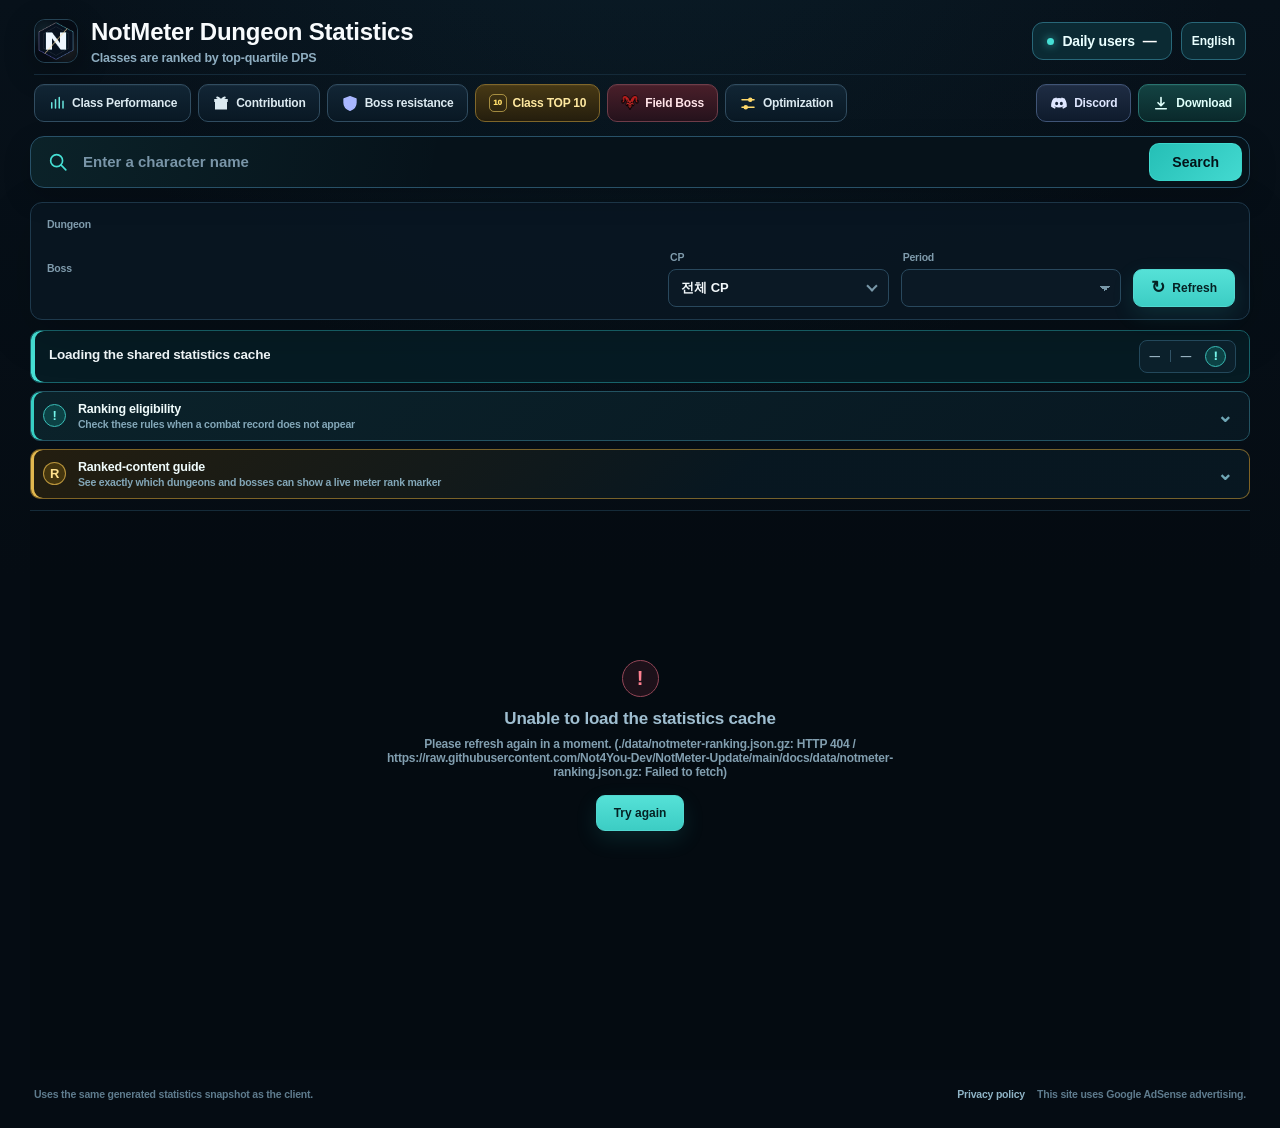
==== commit 334061e1: "NotMeter 통계 페이지 갱신: index.html" ====
--- a/docs/index.html
+++ b/docs/index.html
@@ -18,13 +18,12 @@
   <title>NotMeter 던전 통계</title>
   <link rel="canonical" href="https://notmeter.com/">
   <link rel="icon" type="image/png" href="./assets/notmeter-icon.png">
-  <link rel="stylesheet" href="./assets/app.css?v=20260821-2">
-  <link rel="stylesheet" href="./assets/stat-efficiency.css?v=20260820-04">
-  <link rel="stylesheet" href="./assets/character.css?v=20260820-22">
+  <link rel="stylesheet" href="./assets/app.css?v=20260822-1">
+  <link rel="stylesheet" href="./assets/character.css?v=20260821-23">
   <script>
     (() => {
       const requestedView = new URLSearchParams(window.location.search).get("view") || "ranking";
-      const pageView = ["ranking", "class-top10", "class-performance", "contribution", "boss-resistance", "stat-efficiency", "field-boss", "optimization", "character"]
+      const pageView = ["ranking", "class-top10", "class-performance", "contribution", "boss-resistance", "field-boss", "optimization", "character"]
         .includes(requestedView) ? requestedView : "ranking";
       let savedLocale = "";
       try {
@@ -182,11 +181,10 @@
   <script async src="https://pagead2.googlesyndication.com/pagead/js/adsbygoogle.js?client=ca-pub-7318383767094918" crossorigin="anonymous"></script>
   <script src="./assets/field-boss-catalog.js?v=20260819-2" defer></script>
   <script src="./assets/field-boss-kibelisk-catalog.js?v=20260819-2" defer></script>
-  <script src="./assets/combat-detail-buffs.js?v=20260821-2" defer></script>
-  <script src="./assets/stats-copy.zh-TW.js?v=20260819-2" defer></script>
-  <script src="./assets/stat-efficiency.js?v=20260820-04" defer></script>
-  <script src="./assets/character.js?v=20260820-23" defer></script>
-  <script src="./assets/app.js?v=20260821-2" defer></script>
+  <script src="./assets/combat-detail-buffs.js?v=20260822-1" defer></script>
+  <script src="./assets/stats-copy.zh-TW.js?v=20260822-1" defer></script>
+  <script src="./assets/character.js?v=20260821-24" defer></script>
+  <script src="./assets/app.js?v=20260822-1" defer></script>
 </head>
 <body>
   <div class="ambient ambient-one" aria-hidden="true"></div>
@@ -231,7 +229,7 @@
             </span>
             <span class="service-link-label" data-i18n="bossResistanceStats">보스 저항 통계</span>
           </a>
-          <a class="service-link stat-efficiency-link" id="stat-efficiency-button" href="./?view=stat-efficiency" aria-current="false">
+          <a class="service-link stat-efficiency-link" id="stat-efficiency-button" href="./" aria-current="false" hidden aria-hidden="true" tabindex="-1">
             <span class="feature-new-badge" data-feature-new-until="2026-08-24T23:59:59+09:00" data-i18n-title="newFeature" hidden>NEW</span>
             <span class="service-link-icon stat-efficiency-link-icon" aria-hidden="true">
               <svg viewBox="0 0 24 24" focusable="false">
@@ -486,7 +484,7 @@
         <span aria-hidden="true">!</span>
         <div>
           <strong data-stat-i18n="noticeTitle">테스트 기능 안내</strong>
-          <p data-stat-i18n="notice">이 기능은 테스트 기능이며, 신뢰 테스트가 진행전 입니다.</p>
+          <p data-stat-i18n="notice">표본 상관관계로 계수를 만들지 않습니다. 무기 피해 증폭·속성 증폭·관통처럼 현재 입력만으로 정확히 분리할 수 없는 항목은 숨깁니다.</p>
         </div>
       </section>
 
@@ -535,15 +533,16 @@
           <strong data-stat-i18n="methodTitle">어떻게 계산하나요?</strong>
           <div class="calculation-method-grid">
             <article><b data-stat-i18n="methodDataTitle">1. 실전 표본 수집</b><span data-stat-i18n="methodDataDescription">지원 던전에서 최종 스탯·직업·스킬·공격 방향·보스 상태가 함께 확인된 피해만 사용합니다.</span></article>
-            <article><b data-stat-i18n="methodModelTitle">2. 직업별 피해 모델</b><span data-stat-i18n="methodModelDescription">여러 사용자의 표본을 교차 검증하고 특정 설치의 과도한 업로드 비중을 제한해 직업 전체 전투를 구성합니다.</span></article>
-            <article><b data-stat-i18n="methodCompareTitle">3. 상승 전후 재계산</b><span data-stat-i18n="methodCompareDescription">현재 기준에서 각 스탯을 +1, +10 또는 +1%p 바꿔 보스 기대 피해 변화량을 동일 조건으로 비교합니다.</span></article>
-            <article><b data-stat-i18n="methodValidationTitle">4. 검증 후 공개</b><span data-stat-i18n="methodValidationDescription">서로 다른 사용자 수와 중앙·상위 오차 기준을 통과한 직업 결과만 표시하며 실패 모델은 기존 결과를 대체하지 않습니다.</span></article>
+            <article><b data-stat-i18n="methodModelTitle">2. 공식식과 표본 분리</b><span data-stat-i18n="methodModelDescription">검증된 피해식은 고정하고, 표본은 직업별 스킬 피해 비중·공격 방향·추가타 피해량을 교차 검증하는 데만 사용합니다.</span></article>
+            <article><b data-stat-i18n="methodCompareTitle">3. 상승 전후 재계산</b><span data-stat-i18n="methodCompareDescription">같은 전투 조건에서 각 스탯을 +1, +10 또는 +1%p 바꿔 공식식으로 기대 피해를 다시 계산합니다.</span></article>
+            <article><b data-stat-i18n="methodValidationTitle">4. 검증된 항목만 공개</b><span data-stat-i18n="methodValidationDescription">장비·기본 공격력 분리가 필요한 무기 피해 증폭과 독립식이 미확인된 속성 증폭·관통은 순위에서 제외합니다.</span></article>
           </div>
         </div>
       </section>
 
       <div class="efficiency-layout">
         <form class="efficiency-form" id="efficiency-form" novalidate>
+		  <input name="sealstoneAdditionalDamage" type="hidden" value="0">
           <section class="efficiency-card">
             <header><span>01</span><div><h3 data-stat-i18n="combatProfile">전투 조건</h3><p data-stat-i18n="combatProfileHelp">직업만 선택하면 검증된 보스의 전체 스킬·공격 방향 표본을 종합합니다.</p></div></header>
             <div class="field-grid profile-grid job-profile-grid">
@@ -585,13 +584,12 @@
 			  <label><span data-stat-i18n="minimumAttack">최소 공격력</span><input name="minimumAttack" type="number" min="0" max="10000000" required></label>
 			  <label><span data-stat-i18n="maximumAttack">최대 공격력</span><input name="maximumAttack" type="number" min="0" max="10000000" required></label>
 			  <label><span data-stat-i18n="criticalAttackPower">치명타 공격력</span><input name="criticalAttackPower" type="number" min="0" max="10000000" required></label>
-			  <label><span data-stat-i18n="sealstoneAdditionalDamage">봉혼석 추가 피해</span><input name="sealstoneAdditionalDamage" type="number" min="0" max="10000000" required></label>
               <label><span data-stat-i18n="accuracy">명중</span><input name="accuracy" type="number" min="0" max="10000000" required></label>
 			  <label><span data-stat-i18n="weaponAccuracy">무기 명중</span><input name="weaponAccuracy" type="number" min="0" max="10000000" required></label>
               <label><span data-stat-i18n="critical">치명타</span><input name="critical" type="number" min="0" max="10000000" required></label>
 			  <label><span data-stat-i18n="defense">방어력</span><input name="defense" type="number" min="0" max="10000000" required></label>
 			  <label><span data-stat-i18n="armorDefense">방어구 방어력</span><input name="armorDefense" type="number" min="0" max="10000000" required></label>
-              <label><span data-stat-i18n="penetration">관통</span><input name="penetration" type="number" min="0" max="10000000" required></label>
+              <label hidden><span data-stat-i18n="penetration">관통</span><input name="penetration" type="number" min="0" max="10000000" required></label>
               <label><span data-stat-i18n="pveAttack">PVE 공격력</span><input name="pveAttack" type="number" min="0" max="10000000" value="0"></label>
               <label><span data-stat-i18n="pveAccuracy">PVE 명중</span><input name="pveAccuracy" type="number" min="0" max="10000000" value="0"></label>
               <label><span data-stat-i18n="bossAttack">보스 공격력</span><input name="bossAttack" type="number" min="0" max="10000000" value="0"></label>
@@ -603,7 +601,7 @@
           </section>
 
           <section class="efficiency-card">
-            <header><span>04</span><div><h3 data-stat-i18n="percentStats">증폭·판정 스탯</h3><p data-stat-i18n="percentStatsHelp">화면에 표시된 값을 그대로 사용합니다.</p></div></header>
+            <header><span>04</span><div><h3 data-stat-i18n="percentStats">증폭·판정 스탯</h3><p data-stat-i18n="percentStatsHelp">다단 히트는 발동 20%+표기값+특화, 연속 굴림 50%+표기값으로 최대 4타까지 계산합니다.</p></div></header>
             <div class="field-grid stat-grid percent-grid">
 			  <label><span data-stat-i18n="attackIncrease">공격력 증가율</span><input name="attackIncreasePercent" type="number" min="0" max="1000" step="0.01" value="0"></label>
 			  <label><span data-stat-i18n="accuracyIncrease">명중 증가율</span><input name="accuracyIncreasePercent" type="number" min="0" max="1000" step="0.01" value="0"></label>
@@ -624,7 +622,7 @@
             </div>
           </section>
 
-		  <section class="efficiency-card">
+		  <section class="efficiency-card" hidden aria-hidden="true">
 			<header><span>05</span><div><h3 data-stat-i18n="attributeStats">속성·대상 증폭</h3></div></header>
 			<div class="field-grid stat-grid percent-grid">
 			  <label><span data-stat-i18n="waterAmp">물 속성 증폭</span><input name="waterDamageAmplificationPercent" type="number" min="0" max="1000" step="0.01" value="0"></label>
@@ -654,7 +652,7 @@
             <select class="job-picker-native" id="job" name="jobName" form="efficiency-form" required tabindex="-1" aria-hidden="true"></select>
           </section>
           <section class="result-card" id="result-card">
-            <header><div><span class="result-kicker" data-stat-i18n="resultKicker">직업 전체 분석</span><h3 data-stat-i18n="resultTitle">스탯 효율 순위</h3><small class="result-source" id="result-source">직업 대표 표본 기준</small></div><span class="confidence pending" id="confidence">검증 전</span></header>
+            <header><div><span class="result-kicker" data-stat-i18n="resultKicker">직업 전체 분석</span><h3 data-stat-i18n="resultTitle">단위별 스탯 효율</h3><small class="result-source" id="result-source">직업 대표 표본 기준</small></div><span class="confidence pending" id="confidence">검증 전</span></header>
 			<div class="displayed-stats" id="displayed-stats" hidden>
 			  <div class="displayed-stats-heading">
 				<div><strong data-stat-i18n="displayedStatsTitle">실시간 스탯 시뮬레이션</strong><span data-stat-i18n="displayedStatsHelp">복사 기준에서 입력값을 바꾸면 게임 표시 최종 스탯이 바로 갱신됩니다.</span></div>
@@ -674,7 +672,7 @@
             <div class="result-summary" id="result-summary" hidden></div>
             <section class="result-directional" id="result-directional" hidden></section>
             <details class="result-details" id="result-details" open hidden>
-              <summary id="result-details-label">전체 효율 순위</summary>
+              <summary id="result-details-label">단위별 효율 순위</summary>
               <div class="result-list" id="result-list" hidden></div>
             </details>
             <footer><span data-stat-i18n="resultGuide">+1, +10, +1%p 단위별 순위이며 서로 다른 단위끼리는 직접 비교하지 않습니다.</span><b id="formula-version">—</b></footer>
@@ -1236,6 +1234,7 @@
               <th class="rank-column" data-i18n="rank">순위</th>
               <th data-i18n="job">직업</th>
               <th class="number-column" id="sample-column-heading" data-i18n="sample">표본</th>
+              <th class="number-column" data-i18n="top10Threshold">상위 10%</th>
               <th class="number-column" data-i18n="top25">상위 25%</th>
               <th class="number-column" data-i18n="median">중앙값</th>
               <th class="number-column" data-i18n="max">최고</th>
--- a/docs/assets/app.css
+++ b/docs/assets/app.css
@@ -1454,7 +1454,7 @@
 
 .boss-resistance-row {
   display: grid;
-  grid-template-columns: minmax(160px, 1.1fr) repeat(4, minmax(130px, .72fr));
+  grid-template-columns: minmax(160px, 1.1fr) repeat(2, minmax(130px, .72fr));
   gap: 10px;
   align-items: center;
 }
@@ -1547,14 +1547,6 @@
   background: #aab8ff;
 }
 
-.boss-resistance-metric.critical::before {
-  background: #ff8f73;
-}
-
-.boss-resistance-metric.evasion::before {
-  background: #55d9d3;
-}
-
 .boss-resistance-metric-label {
   align-self: center;
   flex: 0 0 auto;
@@ -1589,14 +1581,6 @@
 
 .boss-resistance-metric.hard-hit .boss-resistance-reading > strong {
   color: #ffd274;
-}
-
-.boss-resistance-metric.critical .boss-resistance-reading > strong {
-  color: #ffab96;
-}
-
-.boss-resistance-metric.evasion .boss-resistance-reading > strong {
-  color: #7de6df;
 }
 
 .boss-resistance-measured {
@@ -2694,7 +2678,50 @@
 }
 
 .class-top10-character .character-main {
+  display: grid;
+  min-width: 0;
+  align-items: center;
+  grid-template-columns: auto minmax(0, 1fr);
   gap: 8px;
+}
+
+.class-top10-character-body {
+  display: grid;
+  min-width: 0;
+  align-content: center;
+  gap: 4px;
+}
+
+.class-top10-identity {
+  display: flex;
+  min-width: 0;
+  align-items: baseline;
+  gap: 4px;
+  flex-wrap: wrap;
+  line-height: 1.1;
+}
+
+.class-top10-character .character-name {
+  max-width: none;
+  overflow: visible;
+  text-overflow: clip;
+  white-space: normal;
+  word-break: break-word;
+}
+
+.class-top10-server {
+  color: #7897aa;
+  font-size: 9.5px;
+  font-weight: 800;
+  white-space: nowrap;
+}
+
+.class-top10-character-meta {
+  display: flex;
+  min-width: 0;
+  align-items: center;
+  gap: 5px;
+  flex-wrap: wrap;
 }
 
 .class-top10-cp {
@@ -3665,6 +3692,10 @@
   width: 120px;
 }
 
+.summary-table {
+  min-width: 1040px;
+}
+
 .distribution-column {
   width: 150px;
 }
@@ -3781,6 +3812,10 @@
   color: var(--accent);
 }
 
+.numeric.summary-p90 {
+  color: #79f4e5;
+}
+
 .numeric.median {
   color: #f5f8fa;
 }
@@ -3837,8 +3872,8 @@
 }
 
 .class-table .class-dps {
-  width: 146px;
-  min-width: 146px;
+  width: 188px;
+  min-width: 188px;
   vertical-align: middle;
 }
 
@@ -3852,38 +3887,92 @@
 
 .class-dps-adjusted {
   display: grid;
-  justify-items: end;
-  gap: 1px;
-  margin-top: 3px;
-  color: #7797aa;
-  font-size: 9.5px;
+  width: 100%;
+  grid-template-columns: minmax(0, 1fr);
+  margin-top: 4px;
+  padding: 2px 5px;
+  border: 1px solid rgba(69, 122, 147, 0.3);
+  border-radius: 5px;
+  background: rgba(4, 18, 28, 0.48);
+  box-sizing: border-box;
   font-variant-numeric: tabular-nums;
   font-weight: 800;
-  line-height: 1.15;
   white-space: nowrap;
 }
 
+.class-dps-status {
+  display: flex;
+  align-items: center;
+  gap: 5px;
+  padding: 1px 0 3px;
+  color: #7f9cad;
+  font-size: 8px;
+  font-weight: 900;
+  letter-spacing: 0.025em;
+  line-height: 1;
+}
+
+.class-dps-status::before {
+  width: 5px;
+  height: 5px;
+  border-radius: 50%;
+  background: currentColor;
+  box-shadow: 0 0 6px currentColor;
+  content: "";
+  flex: 0 0 auto;
+}
+
+.class-dps-adjusted.verified {
+  border-color: rgba(62, 207, 194, 0.42);
+}
+
+.class-dps-adjusted.verified .class-dps-status {
+  color: #5fe0d4;
+}
+
+.class-dps-adjusted.unavailable .class-dps-status {
+  color: #c6a866;
+}
+
 .class-dps-metric {
-  display: grid;
-  width: 100%;
-  min-width: 96px;
-  grid-template-columns: auto minmax(62px, 1fr);
+  display: flex;
+  min-width: 0;
   align-items: baseline;
-  gap: 5px;
+  justify-content: space-between;
+  gap: 8px;
+  padding: 2px 0;
+  line-height: 1;
+}
+
+.class-dps-metric + .class-dps-metric {
+  border-top: 1px solid rgba(69, 122, 147, 0.18);
+}
+
+.class-dps-status + .class-dps-metric {
+  border-top: 1px solid rgba(69, 122, 147, 0.18);
 }
 
 .class-dps-metric-label {
-  color: #66879b;
-  font-size: 0.92em;
+  color: #668a9e;
+  font-size: 8px;
+  font-weight: 900;
+  letter-spacing: 0.04em;
 }
 
 .class-dps-metric-value {
-  overflow: visible;
+  min-width: 0;
+  color: #b2cad7;
+  font-size: 10px;
+  font-weight: 900;
   text-align: right;
 }
 
 .class-dps-metric.raid {
-  color: #8cb1c6;
+  border-color: rgba(62, 207, 194, 0.2);
+}
+
+.class-dps-metric.raid .class-dps-metric-value {
+  color: #8fd8d1;
 }
 
 .character-cell {
@@ -5690,9 +5779,9 @@
 
   .summary-table tbody tr {
     display: grid;
-    min-height: 78px;
+    min-height: 104px;
     grid-template-columns: 46px minmax(0, 1fr) minmax(62px, 72px) minmax(68px, 78px);
-    grid-template-rows: 40px 26px;
+    grid-template-rows: 40px 26px 26px;
     gap: 0 6px;
     padding: 6px 9px;
   }
@@ -5701,7 +5790,7 @@
     display: flex;
     width: auto;
     grid-column: 1;
-    grid-row: 1 / 3;
+    grid-row: 1 / 4;
     align-items: center;
     justify-content: flex-start;
   }
@@ -5761,6 +5850,11 @@
   }
 
   .summary-table .summary-p75 {
+    grid-column: 3;
+    grid-row: 2;
+  }
+
+  .summary-table .summary-p90 {
     grid-column: 4;
     grid-row: 1;
     align-items: flex-end;
@@ -5770,13 +5864,13 @@
   }
 
   .summary-table .summary-median {
-    grid-column: 3;
-    grid-row: 2;
+    grid-column: 2;
+    grid-row: 3;
   }
 
   .summary-table .summary-max {
-    grid-column: 4;
-    grid-row: 2;
+    grid-column: 3 / 5;
+    grid-row: 3;
     align-items: flex-end;
     text-align: right;
   }
@@ -5789,8 +5883,8 @@
 
   .class-table tbody tr {
     display: grid;
-    min-height: 94px;
-    grid-template-columns: 46px minmax(0, 1fr) 104px;
+    min-height: 98px;
+    grid-template-columns: 46px minmax(0, 1fr) 112px;
     grid-template-rows: minmax(50px, auto) 28px;
     gap: 0 7px;
     padding: 7px 9px;
@@ -5863,17 +5957,22 @@
   .class-table .class-dps-adjusted {
     display: grid;
     width: 100%;
-    justify-items: end;
-    gap: 1px;
-    margin-top: 2px;
-    font-size: 8.5px;
+    margin-top: 3px;
+    padding: 2px 4px;
   }
 
   .class-table .class-dps-metric {
-    width: 100%;
     min-width: 0;
-    grid-template-columns: auto minmax(0, 1fr);
-    gap: 4px;
+    gap: 5px;
+    padding: 2px 0;
+  }
+
+  .class-table .class-dps-metric-label {
+    font-size: 7.5px;
+  }
+
+  .class-table .class-dps-metric-value {
+    font-size: 9px;
   }
 
   .class-table .detail-column {
@@ -5891,9 +5990,9 @@
 
   .class-top10-table tbody tr {
     display: grid;
-    min-height: 146px;
+    min-height: 158px;
     grid-template-columns: 44px minmax(0, 1fr) 86px;
-    grid-template-rows: 42px 28px auto;
+    grid-template-rows: minmax(54px, auto) 28px auto;
     gap: 0 6px;
     padding: 7px 8px;
   }
@@ -5913,8 +6012,12 @@
     align-self: center;
   }
 
-  .class-top10-character .character-name {
-    max-width: none;
+  .class-top10-character .character-main {
+    gap: 6px;
+  }
+
+  .class-top10-character-body {
+    gap: 3px;
   }
 
   .class-top10-table .numeric {
--- a/docs/assets/character.css
+++ b/docs/assets/character.css
@@ -595,7 +595,19 @@
 .stat-sigil-Destiny { background-position: 66.667% 100%; }
 .stat-sigil-Space { background-position: 100% 100%; }
 
-.equipment-tabs { display: flex; gap: 7px; margin-bottom: 10px; }
+.equipment-tabs {
+  position: sticky;
+  top: 61px;
+  z-index: 28;
+  display: flex;
+  gap: 7px;
+  margin: -5px -5px 10px;
+  padding: 6px 5px;
+  border-radius: 11px;
+  background: rgba(5, 14, 22, .94);
+  box-shadow: 0 9px 22px rgba(0, 0, 0, .24);
+  backdrop-filter: blur(12px);
+}
 .equipment-stone-summary,
 .equipment-soul-skill-summary {
   display: grid;
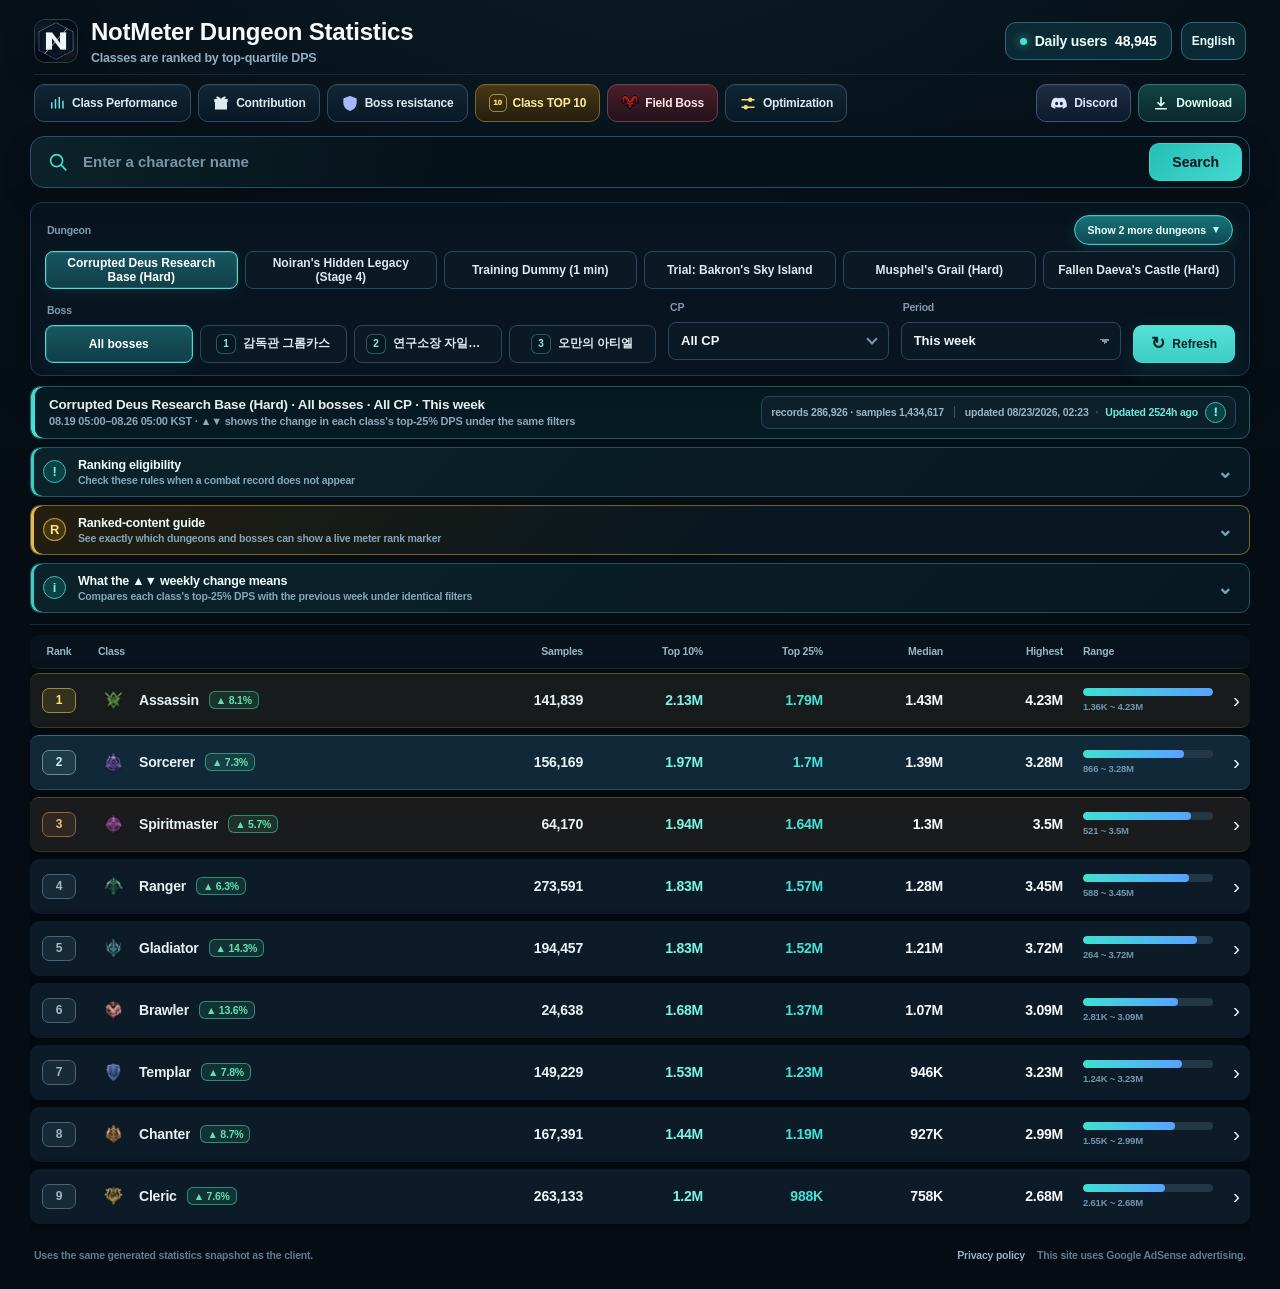
==== commit 6f700dcf: "통계 페이지 자산 캐시 갱신" ====
--- a/docs/index.html
+++ b/docs/index.html
@@ -18,7 +18,7 @@
   <title>NotMeter 던전 통계</title>
   <link rel="canonical" href="https://notmeter.com/">
   <link rel="icon" type="image/png" href="./assets/notmeter-icon.png">
-  <link rel="stylesheet" href="./assets/app.css?v=20260822-1">
+  <link rel="stylesheet" href="./assets/app.css?v=20260823-1">
   <link rel="stylesheet" href="./assets/character.css?v=20260821-23">
   <script>
     (() => {
@@ -181,10 +181,10 @@
   <script async src="https://pagead2.googlesyndication.com/pagead/js/adsbygoogle.js?client=ca-pub-7318383767094918" crossorigin="anonymous"></script>
   <script src="./assets/field-boss-catalog.js?v=20260819-2" defer></script>
   <script src="./assets/field-boss-kibelisk-catalog.js?v=20260819-2" defer></script>
-  <script src="./assets/combat-detail-buffs.js?v=20260822-1" defer></script>
+  <script src="./assets/combat-detail-buffs.js?v=20260823-1" defer></script>
   <script src="./assets/stats-copy.zh-TW.js?v=20260822-1" defer></script>
   <script src="./assets/character.js?v=20260821-24" defer></script>
-  <script src="./assets/app.js?v=20260822-1" defer></script>
+  <script src="./assets/app.js?v=20260823-2" defer></script>
 </head>
 <body>
   <div class="ambient ambient-one" aria-hidden="true"></div>
